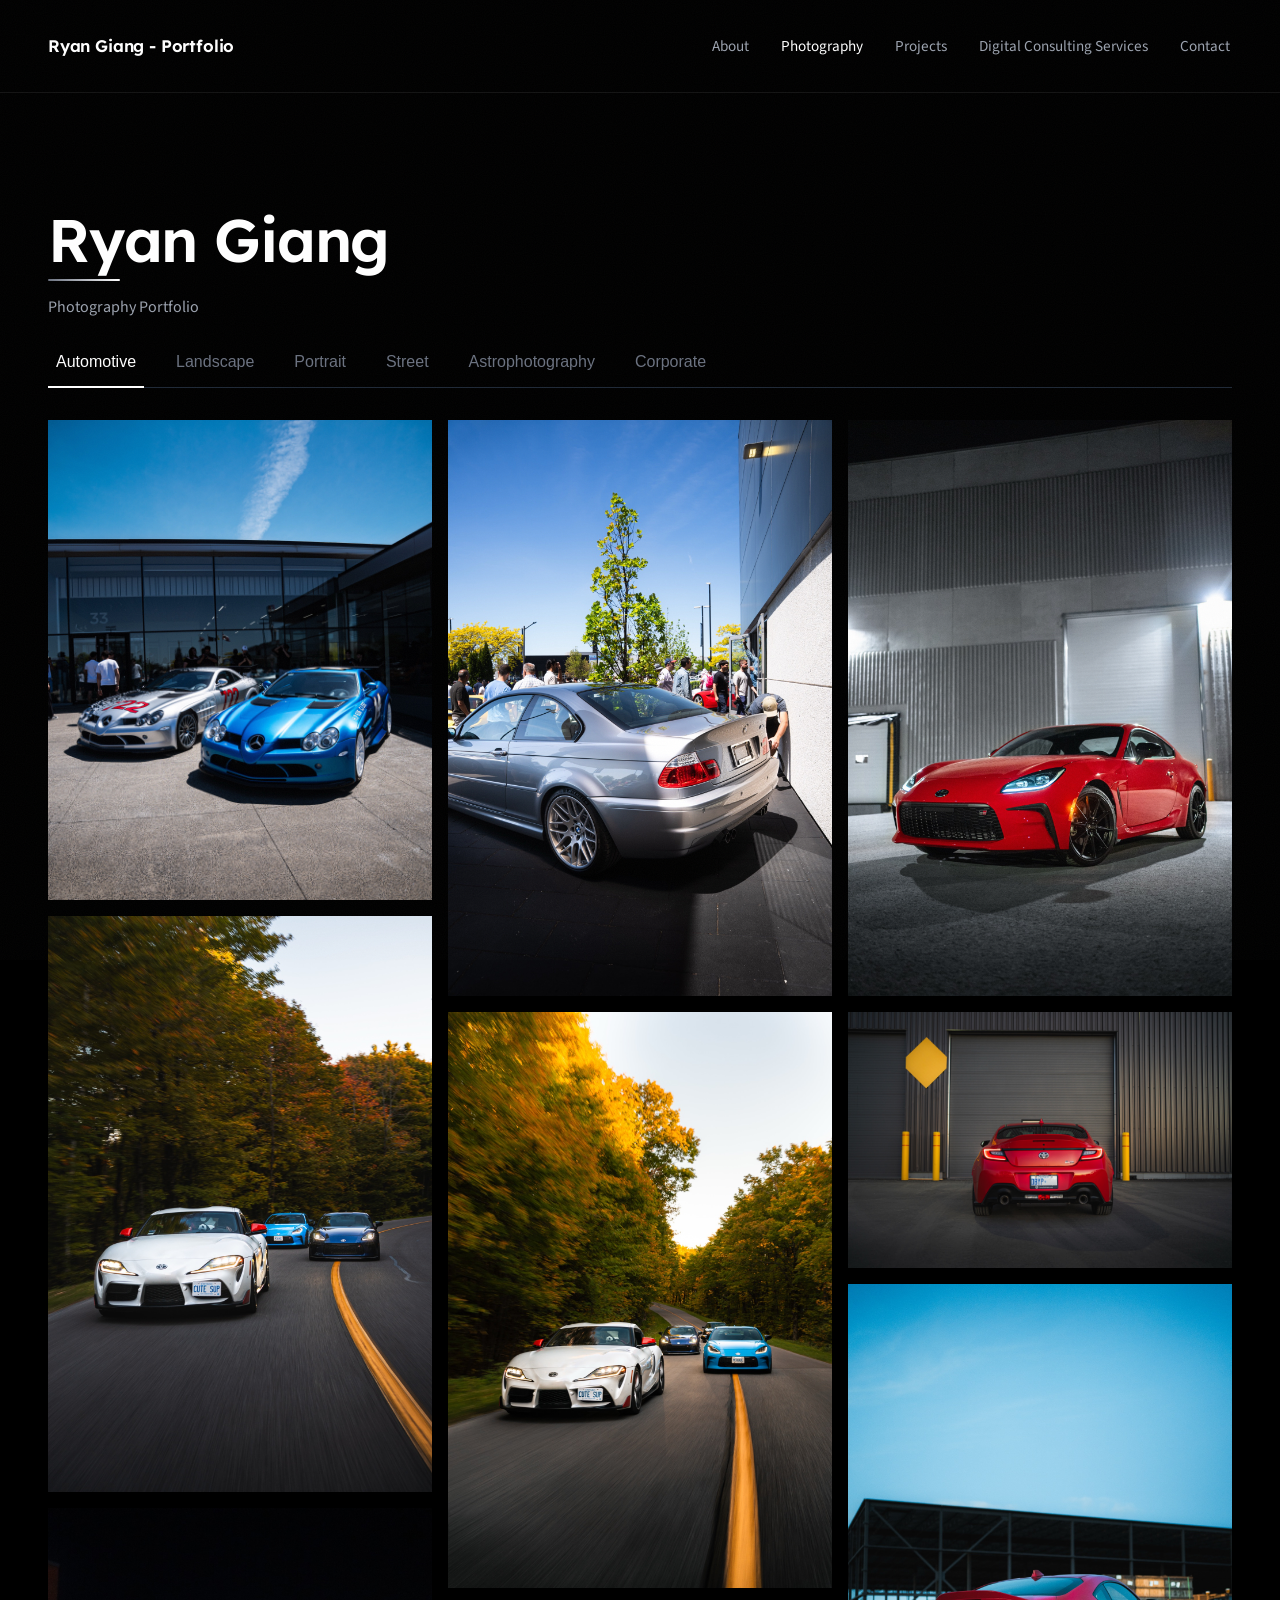
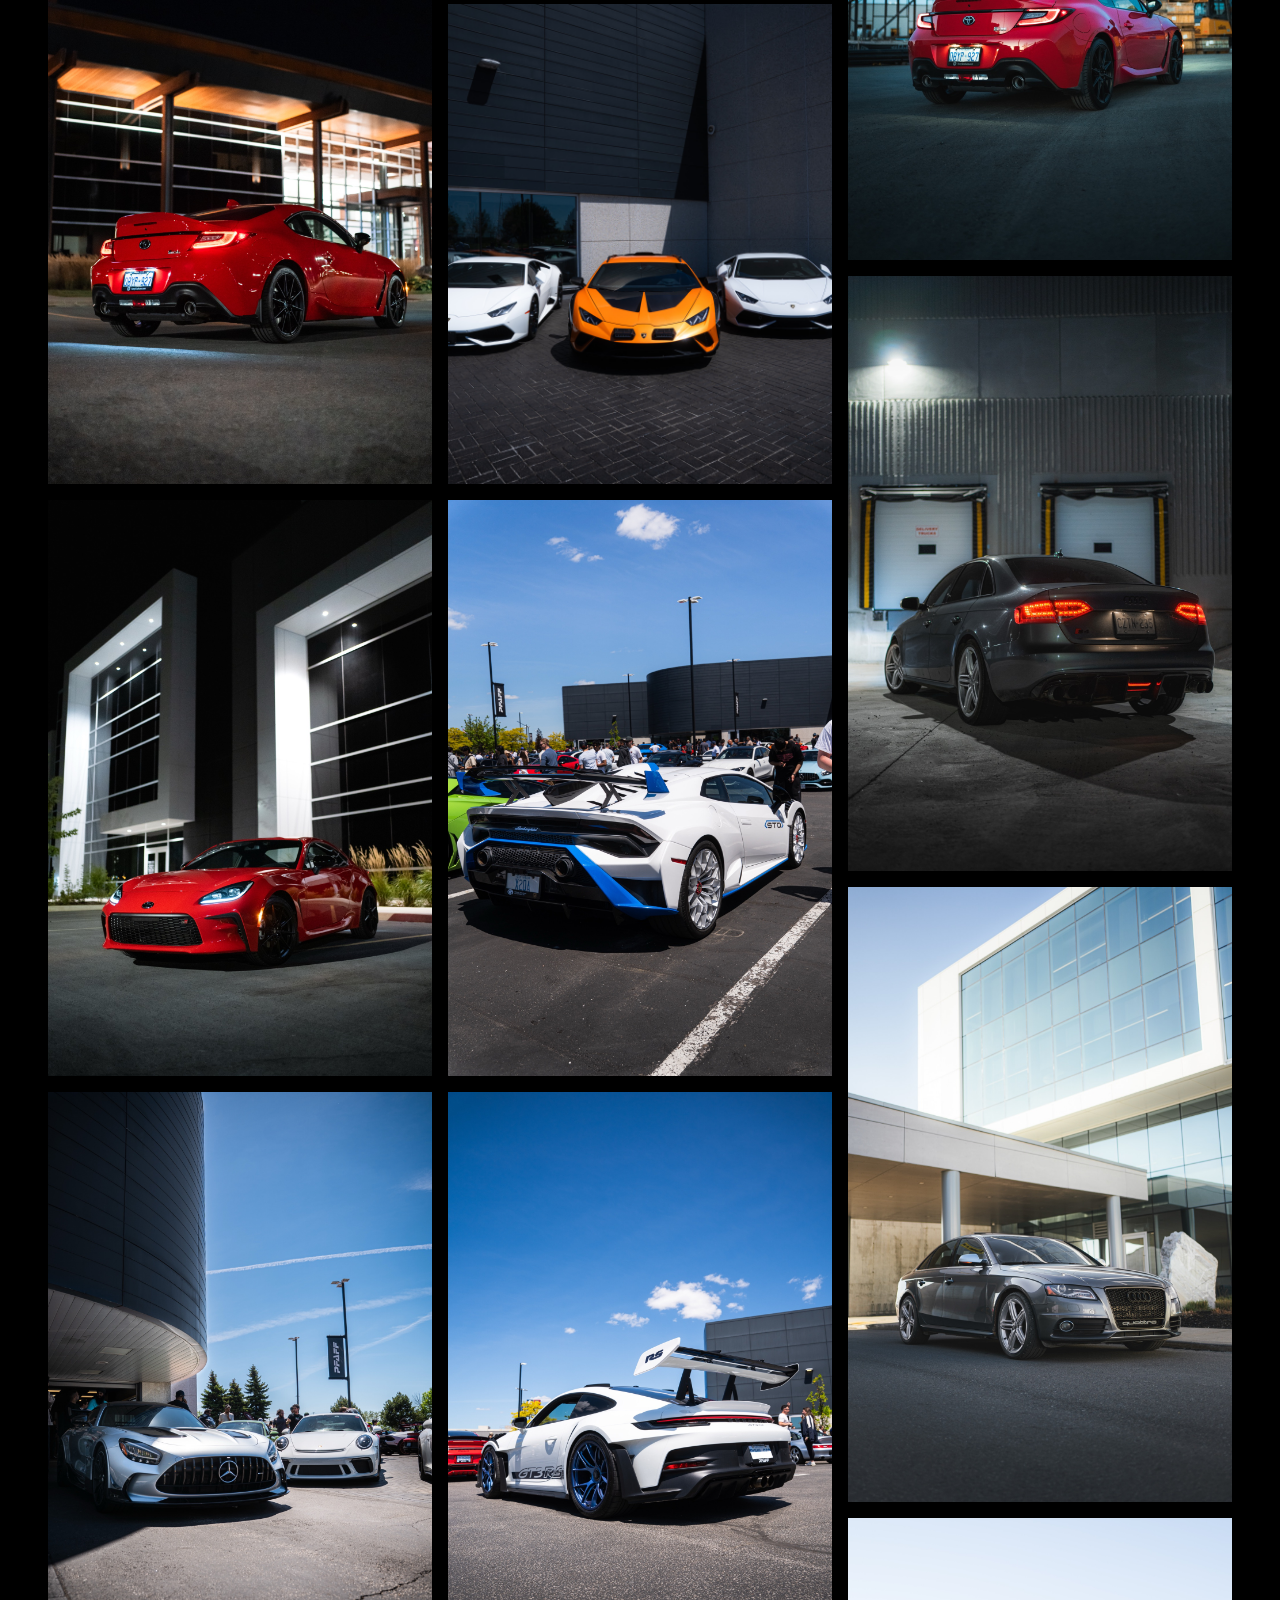
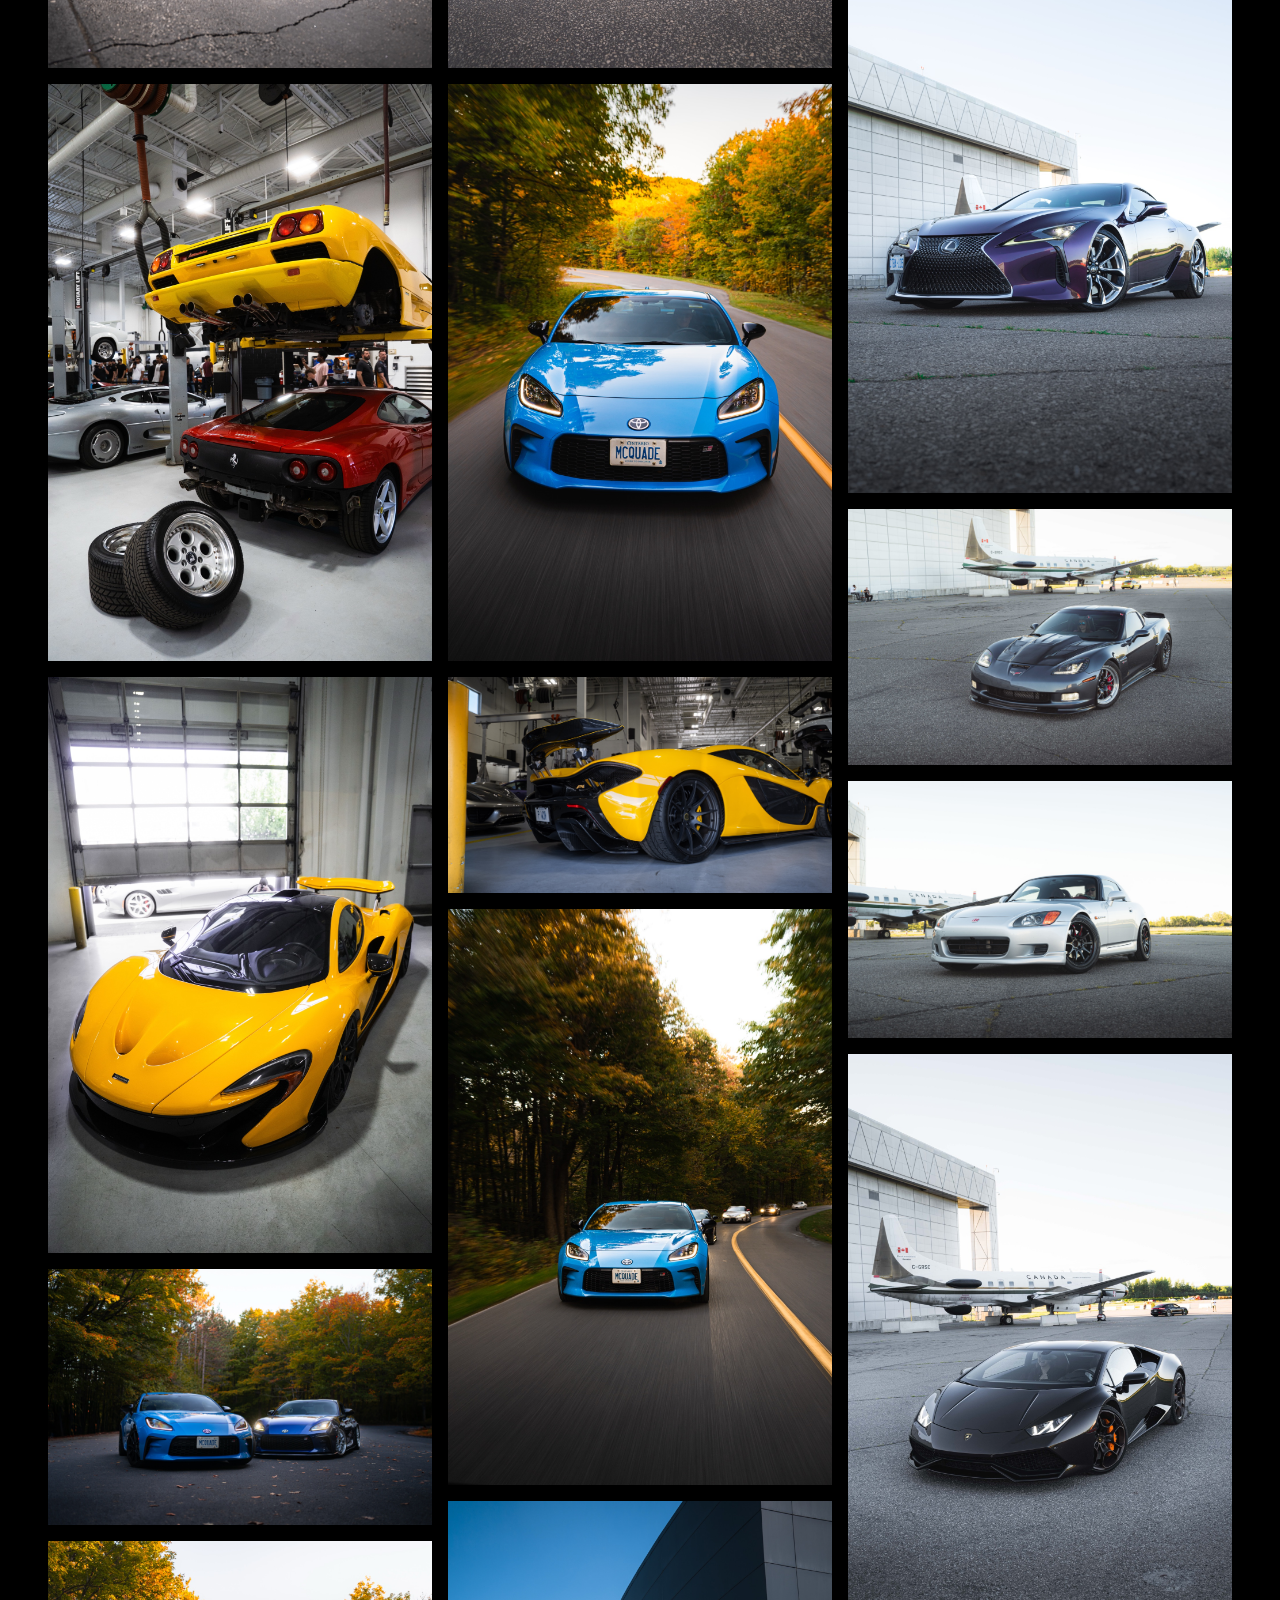
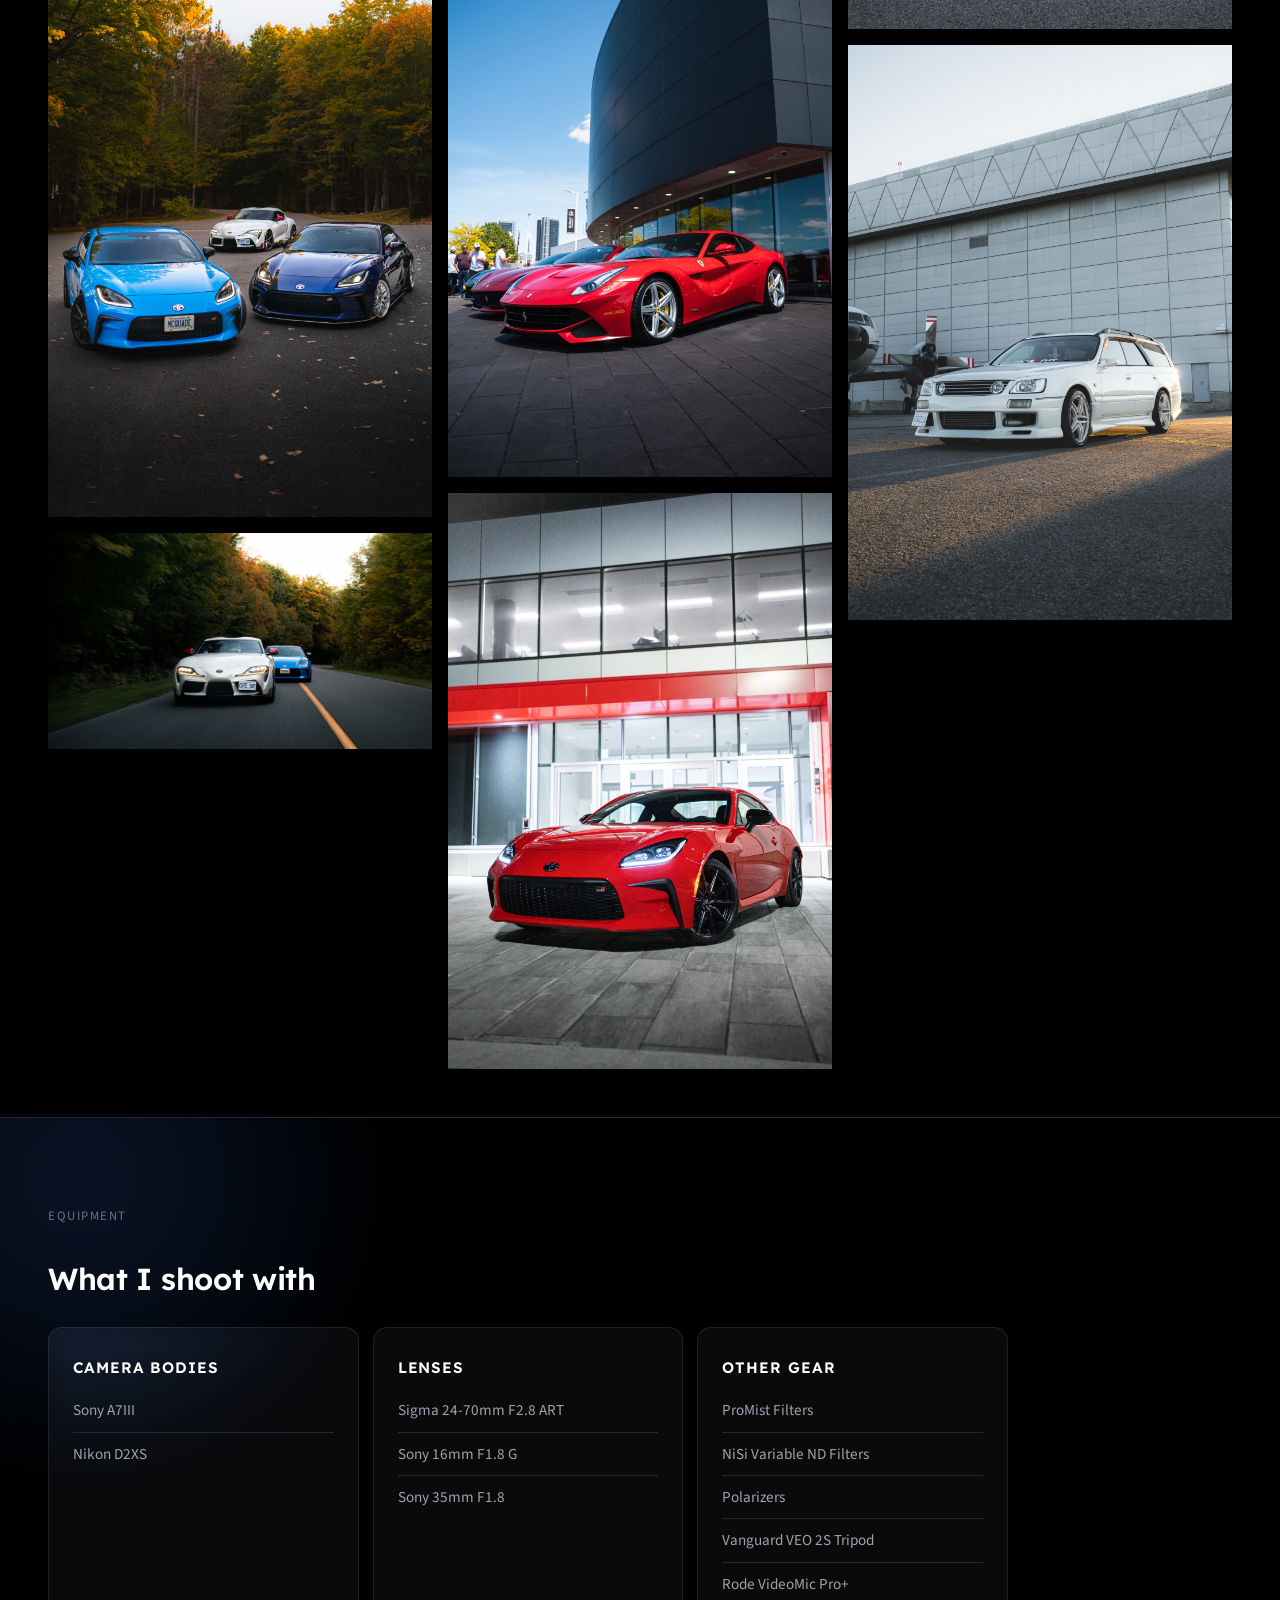
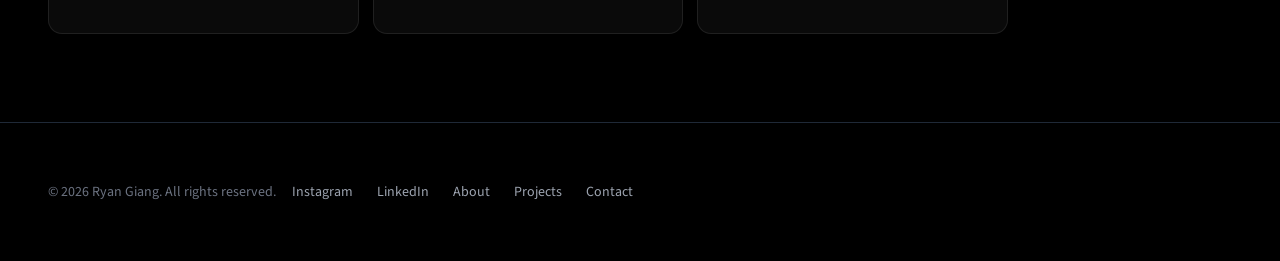
==== index.html @ fe3c105a "Add digital consulting services page, link from nav, mention in about New /digital-consulting/ page:" ====
<!DOCTYPE html>
<html lang="en">
<head>
<meta charset="UTF-8">
<meta name="viewport" content="width=device-width, initial-scale=1.0">
<title>Ryan Giang | Photographer in Ottawa, Toronto &amp; Montreal</title>
<meta name="description" content="Ryan Giang is an Ottawa-based photographer covering automotive, portrait, landscape, street &amp; astrophotography across Ottawa, Toronto &amp; Montreal.">
<meta name="robots" content="index, follow">
<link rel="canonical" href="https://ryangiang.com/">

<meta property="og:type" content="website">
<meta property="og:title" content="Ryan Giang | Photographer in Ottawa, Toronto &amp; Montreal">
<meta property="og:description" content="Automotive, portrait, landscape, street &amp; astrophotography by Ryan Giang — based in Ottawa, available across Ottawa, Toronto &amp; Montreal.">
<meta property="og:url" content="https://ryangiang.com/">
<meta property="og:image" content="https://ryangiang.com/og/og-photography.jpg">
<meta name="twitter:card" content="summary_large_image">
<meta name="twitter:title" content="Ryan Giang | Photographer">
<meta name="twitter:description" content="Automotive, portrait, landscape, street &amp; astrophotography — Ottawa, Toronto &amp; Montreal.">
<meta name="twitter:image" content="https://ryangiang.com/og/og-photography.jpg">

<script type="application/ld+json">
{
  "@context": "https://schema.org",
  "@type": "Person",
  "name": "Ryan Giang",
  "url": "https://ryangiang.com/",
  "image": "https://ryangiang.com/headshot.png",
  "jobTitle": "Tax Analyst & Photographer",
  "description": "Ottawa-based Tax Analyst at Deloitte and photographer specializing in automotive, portrait, landscape, street, and astrophotography across Ottawa, Toronto, and Montreal.",
  "knowsAbout": ["Accounting", "Tax Advisory", "Photography", "Software Development"],
  "address": {
    "@type": "PostalAddress",
    "addressLocality": "Ottawa",
    "addressRegion": "ON",
    "addressCountry": "CA"
  },
  "areaServed": ["Ottawa", "Toronto", "Montreal"],
  "sameAs": [
    "https://www.linkedin.com/in/ryangiang/",
    "https://www.instagram.com/capitalcarz/"
  ]
}
</script>

<link rel="stylesheet" href="site.css">
<style>
  /* ---- animated text hero ---- */
  header{padding:56px 24px 0;}
  header h1{font-size:2.5rem;letter-spacing:-0.02em;font-weight:600;white-space:nowrap;}
  header h1 .ltr{
    display:inline-block;opacity:0;transform:translateY(26px) rotate(3deg);
    animation:ltrIn .65s cubic-bezier(.22,1,.36,1) both;
  }
  @keyframes ltrIn{to{opacity:1;transform:translateY(0) rotate(0);}}
  .hero-line{
    height:2px;width:72px;margin:18px 0 14px;border-radius:2px;
    background:linear-gradient(90deg,#6b7280,#fff,#6b7280);
    background-size:200% 100%;
    animation:heroLineIn .8s .55s cubic-bezier(.22,1,.36,1) both, shimmer 3.2s 1.4s linear infinite;
    transform-origin:left;
  }
  @keyframes heroLineIn{from{transform:scaleX(0);}to{transform:scaleX(1);}}
  @keyframes shimmer{from{background-position:200% 0;}to{background-position:-200% 0;}}
  header p{
    color:#9ca3af;opacity:0;transform:translateY(12px);
    animation:ltrIn .6s .75s cubic-bezier(.22,1,.36,1) both;
  }
  @media(min-width:768px){
    header{padding:72px 48px 0;}
    header h1{font-size:3.75rem;}
  }

  /* ---- tabs with sliding underline ---- */
  nav{padding:0 24px;margin:32px 0;overflow-x:auto;}
  nav .tabs{display:flex;gap:24px;border-bottom:1px solid #1f2937;min-width:max-content;position:relative;}
  nav button{
    background:none;border:none;color:#6b7280;font-size:1rem;cursor:pointer;
    padding:0 8px 16px;position:relative;transition:color .2s;white-space:nowrap;
  }
  nav button:hover{color:#d1d5db;}
  nav button.active{color:#fff;}
  #tabIndicator{
    position:absolute;bottom:-1px;height:2px;background:#fff;
    transition:left .35s cubic-bezier(.22,1,.36,1),width .35s cubic-bezier(.22,1,.36,1);
  }
  @media(min-width:768px){ nav{padding:0 48px;} }

  main{padding:0 24px 48px;}
  @media(min-width:768px){ main{padding:0 48px 48px;} }

  .grid{column-count:1;column-gap:16px;transition:opacity .22s ease;}
  .grid.switching{opacity:0;}
  @media(min-width:768px){ .grid{column-count:2;} }
  @media(min-width:1024px){ .grid{column-count:3;} }

  .photo{
    position:relative;overflow:hidden;background:#111827;
    cursor:pointer;margin-bottom:16px;break-inside:avoid;
  }
  /* blur-up: images fade in from a soft blur once loaded */
  .photo img{
    width:100%;height:auto;display:block;
    filter:blur(16px);opacity:.4;
    transition:transform .5s ease,filter .6s ease,opacity .6s ease;
  }
  .photo img.loaded{filter:blur(0);opacity:1;}
  .photo:hover img{transform:scale(1.03);}
  .photo .overlay{
    position:absolute;inset:0;
    background:linear-gradient(to top, rgba(0,0,0,.45), transparent 60%);
    opacity:0;transition:opacity .3s;
  }
  .photo:hover .overlay{opacity:1;}

  /* ---- lightbox with prev/next, swipe, counter ---- */
  #lightbox{
    position:fixed;inset:0;background:rgba(0,0,0,.92);display:none;
    align-items:center;justify-content:center;z-index:50;padding:24px;
    touch-action:pan-y;
  }
  #lightbox.open{display:flex;}
  #lightbox img{max-width:100%;max-height:85vh;object-fit:contain;user-select:none;-webkit-user-drag:none;}
  #lightbox .close{
    position:absolute;top:24px;right:24px;color:#fff;font-size:2rem;
    cursor:pointer;background:none;border:none;line-height:1;
    padding:12px;min-width:44px;min-height:44px;z-index:2;
  }
  #lightbox .lb-nav{
    position:absolute;top:50%;transform:translateY(-50%);z-index:2;
    width:48px;height:48px;border-radius:50%;cursor:pointer;
    border:1px solid rgba(255,255,255,.25);color:#fff;
    background:rgba(0,0,0,.45);
    -webkit-backdrop-filter:blur(8px);backdrop-filter:blur(8px);
    display:flex;align-items:center;justify-content:center;
    transition:background .2s,border-color .2s;
  }
  #lightbox .lb-nav:hover{background:rgba(255,255,255,.15);border-color:#fff;}
  #lightbox .lb-nav svg{width:20px;height:20px;}
  #lbPrev{left:16px;}
  #lbNext{right:16px;}
  #lbCounter{
    position:absolute;bottom:22px;left:50%;transform:translateX(-50%);
    color:#d1d5db;font-size:.85rem;letter-spacing:.08em;z-index:2;
    background:rgba(0,0,0,.45);padding:6px 14px;border-radius:999px;
    -webkit-backdrop-filter:blur(8px);backdrop-filter:blur(8px);
  }
  @media(max-width:600px){
    #lightbox .lb-nav{width:42px;height:42px;}
    #lbPrev{left:8px;} #lbNext{right:8px;}
  }
  #lightbox .close:focus-visible,
  #lightbox .lb-nav:focus-visible{outline:2px solid #fff;outline-offset:2px;}
</style>
</head>
<body>

<div class="sitenav">
  <a href="index.html" class="brand">Ryan Giang - Portfolio</a>
  <button type="button" class="nav-toggle" aria-label="Open menu" aria-expanded="false" aria-controls="siteNavLinks"><span></span></button>
  <div class="sitenav-links" id="siteNavLinks">
    <a href="about.html">About</a>
    <a href="index.html" class="current">Photography</a>
    <a href="projects.html">Projects</a>
    <a href="/digital-consulting/">Digital Consulting Services</a>
    <button type="button" data-open-contact>Contact</button>
  </div>
</div>

<header>
  <h1 data-parallax="0.1" aria-label="Ryan Giang"><span class="ltr" style="animation-delay:.05s">R</span><span class="ltr" style="animation-delay:.1s">y</span><span class="ltr" style="animation-delay:.15s">a</span><span class="ltr" style="animation-delay:.2s">n</span><span class="ltr" style="animation-delay:.25s">&nbsp;</span><span class="ltr" style="animation-delay:.3s">G</span><span class="ltr" style="animation-delay:.35s">i</span><span class="ltr" style="animation-delay:.4s">a</span><span class="ltr" style="animation-delay:.45s">n</span><span class="ltr" style="animation-delay:.5s">g</span></h1>
  <div class="hero-line" aria-hidden="true"></div>
  <p>Photography Portfolio</p>
</header>

<nav>
  <div class="tabs" id="tabs"></div>
</nav>

<main>
  <div class="grid" id="grid"></div>
</main>

<!-- ============ EDIT ME: GEAR ============ -->
<section id="equipment">
  <div class="glow glow-blue" style="width:400px;height:400px;top:-140px;left:-120px;" aria-hidden="true"></div>
  <p class="section-label">Equipment</p>
  <h2>What I shoot with</h2>
  <div class="spec-grid reveal">
    <div class="spec-group">
      <h3>Camera Bodies</h3>
      <ul>
        <li>Sony A7III</li>
        <li>Nikon D2XS</li>
      </ul>
    </div>
    <div class="spec-group">
      <h3>Lenses</h3>
      <ul>
        <li>Sigma 24-70mm F2.8 ART</li>
        <li>Sony 16mm F1.8 G</li>
        <li>Sony 35mm F1.8</li>
      </ul>
    </div>
    <div class="spec-group">
      <h3>Other Gear</h3>
      <ul>
        <li>ProMist Filters</li>
        <li>NiSi Variable ND Filters</li>
        <li>Polarizers</li>
        <li>Vanguard VEO 2S Tripod</li>
        <li>Rode VideoMic Pro+</li>
      </ul>
    </div>
  </div>
</section>

<footer>
  <div class="row">
    <p>&copy; 2026 Ryan Giang. All rights reserved.</p>
    <div class="links">
      <a href="https://www.instagram.com/capitalcarz/" target="_blank" rel="noopener">Instagram</a>
      <a href="https://www.linkedin.com/in/ryangiang/" target="_blank" rel="noopener">LinkedIn</a>
      <a href="about.html">About</a>
      <a href="projects.html">Projects</a>
      <button type="button" data-open-contact>Contact</button>
    </div>
  </div>
</footer>

<div id="lightbox">
  <button class="close" id="lightboxClose" aria-label="Close">&times;</button>
  <button class="lb-nav" id="lbPrev" aria-label="Previous photo"><svg viewBox="0 0 24 24" fill="none" stroke="currentColor" stroke-width="2" stroke-linecap="round" stroke-linejoin="round"><path d="M15 18l-6-6 6-6"/></svg></button>
  <img id="lightboxImg" src="" alt="">
  <button class="lb-nav" id="lbNext" aria-label="Next photo"><svg viewBox="0 0 24 24" fill="none" stroke="currentColor" stroke-width="2" stroke-linecap="round" stroke-linejoin="round"><path d="M9 6l6 6-6 6"/></svg></button>
  <p id="lbCounter" aria-live="polite"></p>
</div>

<div id="contactModal" class="modal-overlay" role="dialog" aria-modal="true" aria-labelledby="contactTitle">
  <div class="modal">
    <button class="modal-close" id="contactClose" aria-label="Close contact form">&times;</button>
    <h2 id="contactTitle">Get in Touch</h2>
    <p class="modal-sub">Have a project in mind, or just want to say hi? Send a message below.</p>
    <form id="contactForm" novalidate>
      <label for="cf-name">Name</label>
      <input type="text" id="cf-name" name="name" autocomplete="name" required>
      <label for="cf-email">Email</label>
      <input type="email" id="cf-email" name="email" autocomplete="email" required>
      <label for="cf-message">Message</label>
      <textarea id="cf-message" name="message" rows="5" required></textarea>
      <button type="submit" id="cf-submit">Send Message</button>
      <p class="form-status" id="cf-status" role="status" aria-live="polite"></p>
    </form>
  </div>
</div>

<script src="contact.js"></script>
<script>
function buildCategory(folder, files){
  return files.map((f, i) => ({
    url: `Media/${folder}/${f}`,
    alt: `${folder} photography by Ryan Giang, Ottawa-based photographer — photo ${i + 1}`
  }));
}

/* AUTO-GENERATED:START — do not hand-edit; run `python3 update_media.py` instead */
const photosByCategory = {
  automotive: buildCategory('Automotive', ['ryan-giang-automotive-ottawa-01.jpg','ryan-giang-automotive-ottawa-02.jpg','ryan-giang-automotive-ottawa-03.jpg','ryan-giang-automotive-ottawa-04.jpg','ryan-giang-automotive-ottawa-05.jpg','ryan-giang-automotive-ottawa-06.jpg','ryan-giang-automotive-ottawa-07.jpg','ryan-giang-automotive-ottawa-08.jpg','ryan-giang-automotive-ottawa-09.jpg','ryan-giang-automotive-ottawa-10.jpg','ryan-giang-automotive-ottawa-11.jpg','ryan-giang-automotive-ottawa-12.jpg','ryan-giang-automotive-ottawa-13.jpg','ryan-giang-automotive-ottawa-14.jpg','ryan-giang-automotive-ottawa-15.jpg','ryan-giang-automotive-ottawa-16.jpg','ryan-giang-automotive-ottawa-17.jpg','ryan-giang-automotive-ottawa-18.jpg','ryan-giang-automotive-ottawa-19.jpg','ryan-giang-automotive-ottawa-20.jpg','ryan-giang-automotive-ottawa-21.jpg','ryan-giang-automotive-ottawa-22.jpg','ryan-giang-automotive-ottawa-23.jpg','ryan-giang-automotive-ottawa-24.jpg','ryan-giang-automotive-ottawa-25.jpg','ryan-giang-automotive-ottawa-26.jpg','ryan-giang-automotive-ottawa-27.jpg','ryan-giang-automotive-ottawa-28.jpg','ryan-giang-automotive-ottawa-29.jpg','ryan-giang-automotive-ottawa-30.jpg']),
  landscape: buildCategory('Landscape', ['ryan-giang-landscape-ottawa-01.jpg','ryan-giang-landscape-ottawa-02.jpg','ryan-giang-landscape-ottawa-03.jpg','ryan-giang-landscape-ottawa-04.jpg','ryan-giang-landscape-ottawa-05.jpg','ryan-giang-landscape-ottawa-06.jpg','ryan-giang-landscape-ottawa-07.jpg','ryan-giang-landscape-ottawa-08.jpg']),
  portrait: buildCategory('Portrait', ['ryan-giang-portrait-ottawa-01.jpg','ryan-giang-portrait-ottawa-02.jpg','ryan-giang-portrait-ottawa-03.jpg','ryan-giang-portrait-ottawa-04.jpg','ryan-giang-portrait-ottawa-05.jpg','ryan-giang-portrait-ottawa-06.jpg']),
  street: buildCategory('Street', ['ryan-giang-street-ottawa-01.jpg','ryan-giang-street-ottawa-02.jpg','ryan-giang-street-ottawa-03.jpg','ryan-giang-street-ottawa-04.jpg','ryan-giang-street-ottawa-05.jpg','ryan-giang-street-ottawa-06.jpg','ryan-giang-street-ottawa-07.jpg','ryan-giang-street-ottawa-08.jpg','ryan-giang-street-ottawa-09.jpg','ryan-giang-street-ottawa-10.jpg','ryan-giang-street-ottawa-11.jpg','ryan-giang-street-ottawa-12.jpg','ryan-giang-street-ottawa-13.jpg','ryan-giang-street-ottawa-14.jpg','ryan-giang-street-ottawa-15.jpg','ryan-giang-street-ottawa-16.jpg','ryan-giang-street-ottawa-17.jpg','ryan-giang-street-ottawa-18.jpg','ryan-giang-street-ottawa-19.jpg','ryan-giang-street-ottawa-20.jpg','ryan-giang-street-ottawa-21.jpg','ryan-giang-street-ottawa-22.jpg']),
  astrophotography: buildCategory('Astrophotography', ['ryan-giang-astrophotography-ottawa-01.jpg','ryan-giang-astrophotography-ottawa-02.jpg','ryan-giang-astrophotography-ottawa-03.jpg','ryan-giang-astrophotography-ottawa-04.jpg','ryan-giang-astrophotography-ottawa-05.jpg','ryan-giang-astrophotography-ottawa-06.jpg']),
  corporate: buildCategory('Corporate', ['ryan-giang-corporate-ottawa-01.jpg','ryan-giang-corporate-ottawa-02.jpg','ryan-giang-corporate-ottawa-03.jpg','ryan-giang-corporate-ottawa-04.jpg','ryan-giang-corporate-ottawa-05.jpg','ryan-giang-corporate-ottawa-06.jpg','ryan-giang-corporate-ottawa-07.jpg','ryan-giang-corporate-ottawa-08.jpg'])
};

const tabs = [
  { id:'automotive', label:'Automotive' },
  { id:'landscape', label:'Landscape' },
  { id:'portrait', label:'Portrait' },
  { id:'street', label:'Street' },
  { id:'astrophotography', label:'Astrophotography' },
  { id:'corporate', label:'Corporate' }
];
/* AUTO-GENERATED:END */

let activeCategory = 'automotive';

/* sliding underline under the active tab */
function moveTabIndicator(){
  const tabsEl = document.getElementById('tabs');
  const indicator = document.getElementById('tabIndicator');
  const active = tabsEl.querySelector('button.active');
  if (!active || !indicator) return;
  indicator.style.left = active.offsetLeft + 'px';
  indicator.style.width = active.offsetWidth + 'px';
}

function renderTabs(){
  const tabsEl = document.getElementById('tabs');
  tabsEl.innerHTML = tabs.map(t =>
    `<button class="${t.id===activeCategory?'active':''}" data-id="${t.id}">${t.label}</button>`
  ).join('') + '<span id="tabIndicator" aria-hidden="true"></span>';
  tabsEl.querySelectorAll('button').forEach(btn => {
    btn.addEventListener('click', () => {
      if (btn.dataset.id === activeCategory) return;
      activeCategory = btn.dataset.id;
      tabsEl.querySelectorAll('button').forEach(b => b.classList.toggle('active', b.dataset.id === activeCategory));
      moveTabIndicator();
      renderGrid(true);
    });
  });
  moveTabIndicator();
}

/* blur-up: mark each image loaded so CSS can un-blur it */
function watchLoad(img){
  if (img.complete && img.naturalWidth > 0) { img.classList.add('loaded'); return; }
  img.addEventListener('load', () => img.classList.add('loaded'), { once: true });
  img.addEventListener('error', () => img.classList.add('loaded'), { once: true });
}

function renderGrid(crossfade){
  const gridEl = document.getElementById('grid');
  const doRender = () => {
    gridEl.innerHTML = photosByCategory[activeCategory].map((photo, i) => `
      <div class="photo" data-idx="${i}">
        <img src="${photo.url}" alt="${photo.alt}" loading="lazy">
        <div class="overlay"></div>
      </div>
    `).join('');
    gridEl.querySelectorAll('img').forEach(watchLoad);
    gridEl.querySelectorAll('.photo').forEach(el => {
      el.addEventListener('click', () => openLightbox(parseInt(el.dataset.idx, 10)));
    });
    gridEl.classList.remove('switching');
  };
  if (crossfade) {
    gridEl.classList.add('switching');
    setTimeout(doRender, 220);
  } else {
    doRender();
  }
}

/* ---- lightbox with prev/next, keyboard, swipe, counter ---- */
const lightbox = document.getElementById('lightbox');
const lbImg = document.getElementById('lightboxImg');
const lbCounter = document.getElementById('lbCounter');
let lbIndex = 0;

function showLightboxPhoto(){
  const list = photosByCategory[activeCategory];
  const photo = list[lbIndex];
  lbImg.src = photo.url;
  lbImg.alt = photo.alt;
  lbCounter.textContent = (lbIndex + 1) + ' / ' + list.length;
}
function openLightbox(idx){
  lbIndex = idx;
  showLightboxPhoto();
  lightbox.classList.add('open');
}
function closeLightbox(){ lightbox.classList.remove('open'); }
function stepLightbox(delta){
  const list = photosByCategory[activeCategory];
  lbIndex = (lbIndex + delta + list.length) % list.length;
  showLightboxPhoto();
}

document.getElementById('lightboxClose').addEventListener('click', closeLightbox);
document.getElementById('lbPrev').addEventListener('click', (e) => { e.stopPropagation(); stepLightbox(-1); });
document.getElementById('lbNext').addEventListener('click', (e) => { e.stopPropagation(); stepLightbox(1); });
lightbox.addEventListener('click', (e) => { if(e.target===lightbox) closeLightbox(); });
document.addEventListener('keydown', (e) => {
  if (!lightbox.classList.contains('open')) return;
  if (e.key === 'Escape') closeLightbox();
  else if (e.key === 'ArrowLeft') stepLightbox(-1);
  else if (e.key === 'ArrowRight') stepLightbox(1);
});

/* swipe left/right on touch devices */
let touchStartX = null;
lightbox.addEventListener('touchstart', (e) => {
  if (e.touches.length === 1) touchStartX = e.touches[0].clientX;
}, { passive: true });
lightbox.addEventListener('touchend', (e) => {
  if (touchStartX === null) return;
  const dx = e.changedTouches[0].clientX - touchStartX;
  touchStartX = null;
  if (Math.abs(dx) > 48) stepLightbox(dx < 0 ? 1 : -1);
}, { passive: true });

window.addEventListener('resize', moveTabIndicator);

renderTabs();
renderGrid(false);
</script>

<script src="motion.js"></script>
<script defer src="/_vercel/insights/script.js"></script>
<script defer src="/_vercel/speed-insights/script.js"></script>
</body>
</html>
---- site.css ----
/* Shared design system — Ryan Giang
   Used by every page (index, photography, projects). Edit here to change site-wide look. */

@import url('https://fonts.googleapis.com/css2?family=Lexend:wght@400;500;600;700&family=Source+Sans+3:wght@400;500;600;700&display=swap');

*{box-sizing:border-box;margin:0;padding:0;}
html{scroll-behavior:smooth;}
@media (prefers-reduced-motion: reduce){
  html{scroll-behavior:auto;}
  *{animation-duration:0.01ms !important;animation-iteration-count:1 !important;transition-duration:0.01ms !important;}
}
body{background:#000;color:#fff;font-family:'Source Sans 3',-apple-system,BlinkMacSystemFont,"Segoe UI",Roboto,sans-serif;font-size:16px;line-height:1.6;}
a{color:inherit;text-decoration:none;}
img{max-width:100%;}

/* scroll progress indicator */
#scrollProgress{
  position:fixed;top:0;left:0;height:2px;background:#fff;z-index:9999;
  width:0%;transform-origin:left;pointer-events:none;
}

/* top site nav, shared across pages — sticky with frosted-glass backdrop */
.sitenav{
  display:flex;justify-content:space-between;align-items:center;
  padding:16px 20px;border-bottom:1px solid rgba(255,255,255,.08);
  position:sticky;top:0;z-index:45;
  background:rgba(0,0,0,.55);
  -webkit-backdrop-filter:blur(14px) saturate(1.4);
  backdrop-filter:blur(14px) saturate(1.4);
}
.sitenav .brand{
  font-size:1.05rem;font-weight:600;letter-spacing:-0.01em;cursor:pointer;
  transition:opacity .25s ease,transform .25s ease;
}
.sitenav .sitenav-links{display:flex;gap:28px;font-size:.95rem;}
.sitenav .sitenav-links a,
.sitenav .sitenav-links button{
  background:none;border:none;font-family:inherit;font-size:inherit;
  color:#9ca3af;cursor:pointer;transition:color .2s;padding:10px 2px;
}
.sitenav .sitenav-links a:hover,
.sitenav .sitenav-links button:hover{color:#fff;}
.sitenav .sitenav-links a.current{color:#fff;}

/* mobile nav: hide the brand wordmark, collapse links behind a hamburger toggle */
.nav-toggle{
  display:flex;align-items:center;justify-content:center;
  width:44px;height:44px;background:none;border:none;cursor:pointer;
  margin-left:auto;
}
.nav-toggle span{
  display:block;width:20px;height:2px;background:#fff;position:relative;
  transition:background .2s,transform .2s;
}
.nav-toggle span::before,
.nav-toggle span::after{
  content:'';position:absolute;left:0;width:20px;height:2px;background:#fff;
  transition:transform .2s,top .2s;
}
.nav-toggle span::before{top:-6px;}
.nav-toggle span::after{top:6px;}
.nav-toggle[aria-expanded="true"] span{background:transparent;}
.nav-toggle[aria-expanded="true"] span::before{top:0;transform:rotate(45deg);}
.nav-toggle[aria-expanded="true"] span::after{top:0;transform:rotate(-45deg);}

@media(max-width:767px){
  .sitenav .brand.nav-hidden{opacity:0;transform:translateY(-6px);pointer-events:none;}
  .nav-toggle{display:flex;}
  .sitenav .sitenav-links{
    display:none;position:absolute;top:100%;left:0;right:0;z-index:40;
    flex-direction:column;gap:2px;border-bottom:1px solid rgba(255,255,255,.08);
    background:rgba(0,0,0,.82);
    -webkit-backdrop-filter:blur(14px) saturate(1.4);
    backdrop-filter:blur(14px) saturate(1.4);
    padding:8px 20px 16px;
  }
  .sitenav .sitenav-links.open{display:flex;}
  .sitenav .sitenav-links a,
  .sitenav .sitenav-links button{padding:14px 2px;text-align:left;}
}
@media(min-width:768px){
  .sitenav{padding:24px 48px;}
  .nav-toggle{display:none;}
}

/* footer, shared across pages */
footer{
  padding:32px 24px;border-top:1px solid #1f2937;
  display:flex;flex-direction:column;gap:16px;
}
footer .row{display:flex;justify-content:space-between;align-items:center;flex-wrap:wrap;gap:16px;}
footer p{color:#6b7280;font-size:.875rem;}
footer .links{display:flex;gap:24px;flex-wrap:wrap;}
footer .links a,
footer .links button{
  background:none;border:none;font-family:inherit;
  color:#9ca3af;font-size:.875rem;cursor:pointer;transition:color .2s;padding:10px 0;
}
footer .links a:hover,
footer .links button:hover{color:#fff;}
@media(min-width:768px){ footer{padding:48px 48px;flex-direction:row;} }

/* generic modal, used for the contact form */
.modal-overlay{
  position:fixed;inset:0;background:rgba(0,0,0,.88);display:none;
  align-items:center;justify-content:center;z-index:60;padding:24px;
}
.modal-overlay.open{display:flex;}
.modal{
  background:rgba(15,15,18,.78);border:1px solid rgba(255,255,255,.12);
  -webkit-backdrop-filter:blur(18px) saturate(1.3);backdrop-filter:blur(18px) saturate(1.3);
  border-radius:16px;max-width:480px;width:100%;
  padding:36px 28px;position:relative;max-height:90vh;overflow-y:auto;
}
.modal h2{font-size:1.5rem;letter-spacing:-0.01em;margin-bottom:8px;}
.modal-sub{color:#9ca3af;font-size:.9rem;margin-bottom:24px;}
.modal-close{
  position:absolute;top:12px;right:12px;background:none;border:none;
  color:#fff;font-size:1.5rem;cursor:pointer;line-height:1;
  padding:12px;min-width:44px;min-height:44px;
}
.modal-close:focus-visible,
#contactForm input:focus-visible,
#contactForm textarea:focus-visible,
#contactForm button:focus-visible,
.sitenav a:focus-visible,
.sitenav button:focus-visible,
footer a:focus-visible,
footer button:focus-visible{
  outline:2px solid #fff;outline-offset:2px;
}

/* shared editorial components: section labels, reveal-on-scroll, spec grids, timeline */
h1,h2,h3,.brand{font-family:'Lexend',-apple-system,BlinkMacSystemFont,sans-serif;}

section{padding:64px 24px;border-top:1px solid #1f2937;}
section .section-label{
  color:#6b7280;font-size:.8rem;letter-spacing:.12em;text-transform:uppercase;
  margin-bottom:28px;display:flex;align-items:center;gap:12px;
}
section .section-label .num{color:#374151;font-family:'Lexend',sans-serif;}
section h2{font-size:1.9rem;font-weight:600;letter-spacing:-0.01em;margin-bottom:24px;max-width:640px;}
@media(min-width:768px){ section{padding:88px 48px;} }

/* scroll-reveal: apply class="reveal" to a container — motion.js staggers each
   direct child in as it enters the viewport. */
.reveal-child{
  opacity:0;transform:translateY(22px);
  transition:opacity .7s cubic-bezier(.22,1,.36,1),transform .7s cubic-bezier(.22,1,.36,1);
}
.reveal-child.in{opacity:1;transform:translateY(0);}

.btn{
  display:inline-block;padding:15px 26px;font-size:.95rem;cursor:pointer;
  border:1px solid #374151;transition:background .2s,color .2s,border-color .2s,transform .15s;
  min-height:44px;font-family:inherit;font-weight:500;
}
.btn:hover{transform:translateY(-1px);}
.btn:active{transform:translateY(0);}
.btn:focus-visible{outline:2px solid #fff;outline-offset:2px;}
.btn-primary{background:#fff;color:#000;border-color:#fff;}
.btn-primary:hover{background:#e5e7eb;}
.btn-secondary{background:rgba(255,255,255,.05);color:#fff;backdrop-filter:blur(4px);}
.btn-secondary:hover{border-color:#fff;background:rgba(255,255,255,.1);}

.spec-grid{display:grid;grid-template-columns:1fr;gap:14px;max-width:960px;}
@media(min-width:768px){ .spec-grid{grid-template-columns:repeat(3,1fr);} }
.spec-group{
  background:rgba(255,255,255,.04);border:1px solid rgba(255,255,255,.09);
  border-radius:14px;padding:28px 24px;
  -webkit-backdrop-filter:blur(10px);backdrop-filter:blur(10px);
  transition:background .25s,border-color .25s,transform .25s;
}
.spec-group:hover{background:rgba(255,255,255,.07);border-color:rgba(255,255,255,.18);transform:translateY(-2px);}
.spec-group h3{font-size:.95rem;margin-bottom:18px;color:#fff;font-weight:600;text-transform:uppercase;letter-spacing:.06em;}
.spec-group ul{list-style:none;}
.spec-group li{color:#9ca3af;font-size:.95rem;padding:9px 0;border-top:1px solid #1f2937;}
.spec-group li:first-child{border-top:none;padding-top:0;}

.timeline{max-width:760px;}
.timeline-item{position:relative;padding-left:32px;padding-bottom:40px;border-left:1px solid #1f2937;}
.timeline-item:last-child{padding-bottom:0;}
/* draw-in line: brighter overlay grows down the faint track as items scroll into view */
.timeline-item::after{
  content:'';position:absolute;left:-1px;top:0;width:1px;height:100%;
  background:linear-gradient(to bottom,rgba(255,255,255,.7),rgba(255,255,255,.25));
  transform:scaleY(0);transform-origin:top;
  transition:transform .9s cubic-bezier(.22,1,.36,1);
}
.timeline-item.drawn::after{transform:scaleY(1);}
.timeline-item::before{
  content:'';position:absolute;left:-6px;top:4px;width:11px;height:11px;
  border-radius:50%;background:#fff;box-shadow:0 0 0 4px #000;z-index:1;
  opacity:0;transform:scale(.4);transition:opacity .4s,transform .4s cubic-bezier(.22,1,.36,1);
}
.timeline-item.drawn::before{opacity:1;transform:scale(1);}
@media (prefers-reduced-motion: reduce){
  .timeline-item::after{transform:scaleY(1);}
  .timeline-item::before{opacity:1;transform:scale(1);}
}
.timeline-item .year{
  color:#6b7280;font-size:.8rem;letter-spacing:.1em;text-transform:uppercase;
  margin-bottom:8px;font-family:'Lexend',sans-serif;
}
.timeline-item h3{font-size:1.2rem;margin-bottom:8px;font-weight:600;}
.timeline-item p{color:#9ca3af;font-size:.98rem;line-height:1.7;max-width:560px;}

#contactForm label{display:block;font-size:.8rem;color:#9ca3af;margin:16px 0 6px;}
#contactForm label:first-of-type{margin-top:0;}
#contactForm input,
#contactForm textarea{
  width:100%;background:#111827;border:1px solid #1f2937;color:#fff;
  padding:12px;font-size:1rem;font-family:inherit;border-radius:2px;resize:vertical;
}
#contactForm input:focus,
#contactForm textarea:focus{border-color:#6b7280;}
#contactForm button[type="submit"]{
  margin-top:22px;width:100%;background:#fff;color:#000;border:none;
  padding:14px;font-size:1rem;font-weight:600;cursor:pointer;
  transition:opacity .2s;min-height:44px;
}
#contactForm button[type="submit"]:hover{opacity:.85;}
#contactForm button[type="submit"]:disabled{opacity:.5;cursor:not-allowed;}
.form-status{margin-top:12px;font-size:.875rem;min-height:1.3em;}
.form-status.success{color:#4ade80;}
.form-status.error{color:#f87171;}

/* ---- page transition fade (motion.js toggles .page-leaving on internal nav) ---- */
body{animation:pageFadeIn .45s ease both;}
@keyframes pageFadeIn{from{opacity:0;}to{opacity:1;}}
body.page-leaving{opacity:0;transition:opacity .28s ease;}
@media (prefers-reduced-motion: reduce){
  body{animation:none;}
  body.page-leaving{opacity:1;transition:none;}
}

/* ---- film grain overlay + soft gradient glows ---- */
.grain{
  /* small fixed overscan (not 3x viewport) so the composited layer stays cheap */
  position:fixed;inset:-60px;z-index:9990;pointer-events:none;opacity:.05;
  background-image:url("data:image/svg+xml,%3Csvg xmlns='http://www.w3.org/2000/svg' width='240' height='240'%3E%3Cfilter id='n'%3E%3CfeTurbulence type='fractalNoise' baseFrequency='0.9' numOctaves='2'/%3E%3C/filter%3E%3Crect width='100%25' height='100%25' filter='url(%23n)' opacity='0.6'/%3E%3C/svg%3E");
  animation:grainShift 9s steps(6) infinite;
  will-change:transform;
}
@keyframes grainShift{
  0%{transform:translate(0,0);}
  20%{transform:translate(-40px,30px);}
  40%{transform:translate(30px,-50px);}
  60%{transform:translate(-50px,-20px);}
  80%{transform:translate(40px,40px);}
  100%{transform:translate(0,0);}
}
@media (prefers-reduced-motion: reduce){ .grain{animation:none;} }
.glow{
  position:absolute;border-radius:50%;pointer-events:none;z-index:0;
  filter:blur(90px);opacity:.14;
}
.glow-blue{background:#3b82f6;}
.glow-violet{background:#8b5cf6;}
section{position:relative;overflow:hidden;}
section > *:not(.glow){position:relative;z-index:1;}

/* ---- back-to-top button ---- */
#backToTop{
  position:fixed;right:20px;bottom:20px;z-index:48;
  width:46px;height:46px;border-radius:50%;cursor:pointer;
  border:1px solid rgba(255,255,255,.18);color:#fff;
  background:rgba(0,0,0,.55);
  -webkit-backdrop-filter:blur(12px);backdrop-filter:blur(12px);
  display:flex;align-items:center;justify-content:center;
  opacity:0;transform:translateY(12px);pointer-events:none;
  transition:opacity .3s,transform .3s,border-color .2s,background .2s;
}
#backToTop.show{opacity:1;transform:translateY(0);pointer-events:auto;}
#backToTop:hover{border-color:#fff;background:rgba(255,255,255,.12);}
#backToTop:focus-visible{outline:2px solid #fff;outline-offset:2px;}
#backToTop svg{width:18px;height:18px;}

/* ---- skills marquee (about page) — built by motion.js from .tool-chips ---- */
.marquee{overflow:hidden;position:relative;
  -webkit-mask-image:linear-gradient(to right,transparent,#000 8%,#000 92%,transparent);
  mask-image:linear-gradient(to right,transparent,#000 8%,#000 92%,transparent);
}
.marquee-track{display:flex;width:max-content;animation:marqueeScroll var(--marquee-dur,32s) linear infinite;will-change:transform;}
/* chips inside a moving track must not use backdrop-filter — re-blurring every
   frame while the track scrolls is a major frame-rate killer */
.marquee .tool-chip{
  -webkit-backdrop-filter:none;backdrop-filter:none;
  background:rgba(28,28,34,.9);
}
.marquee:hover .marquee-track{animation-play-state:paused;}
.m-half{display:flex;gap:10px;padding-right:10px;flex-shrink:0;}
@keyframes marqueeScroll{from{transform:translateX(0);}to{transform:translateX(-50%);}}
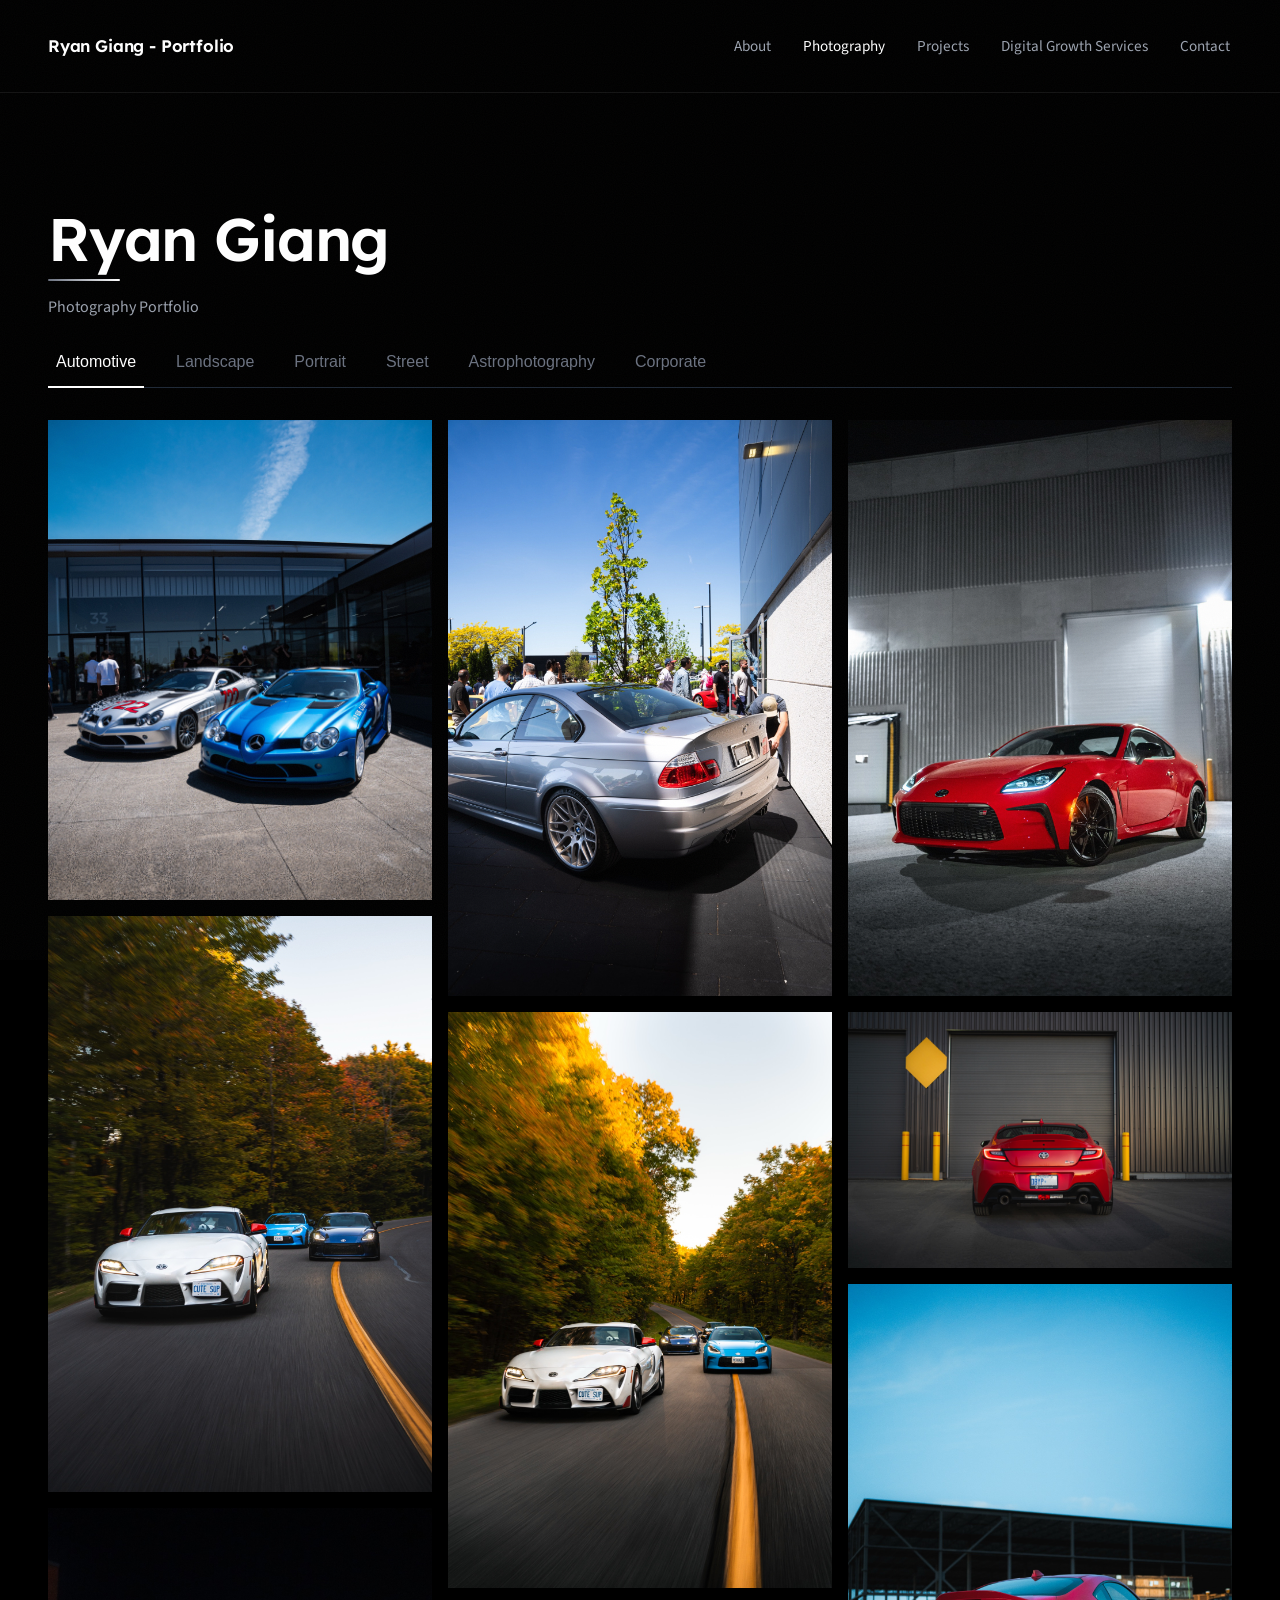
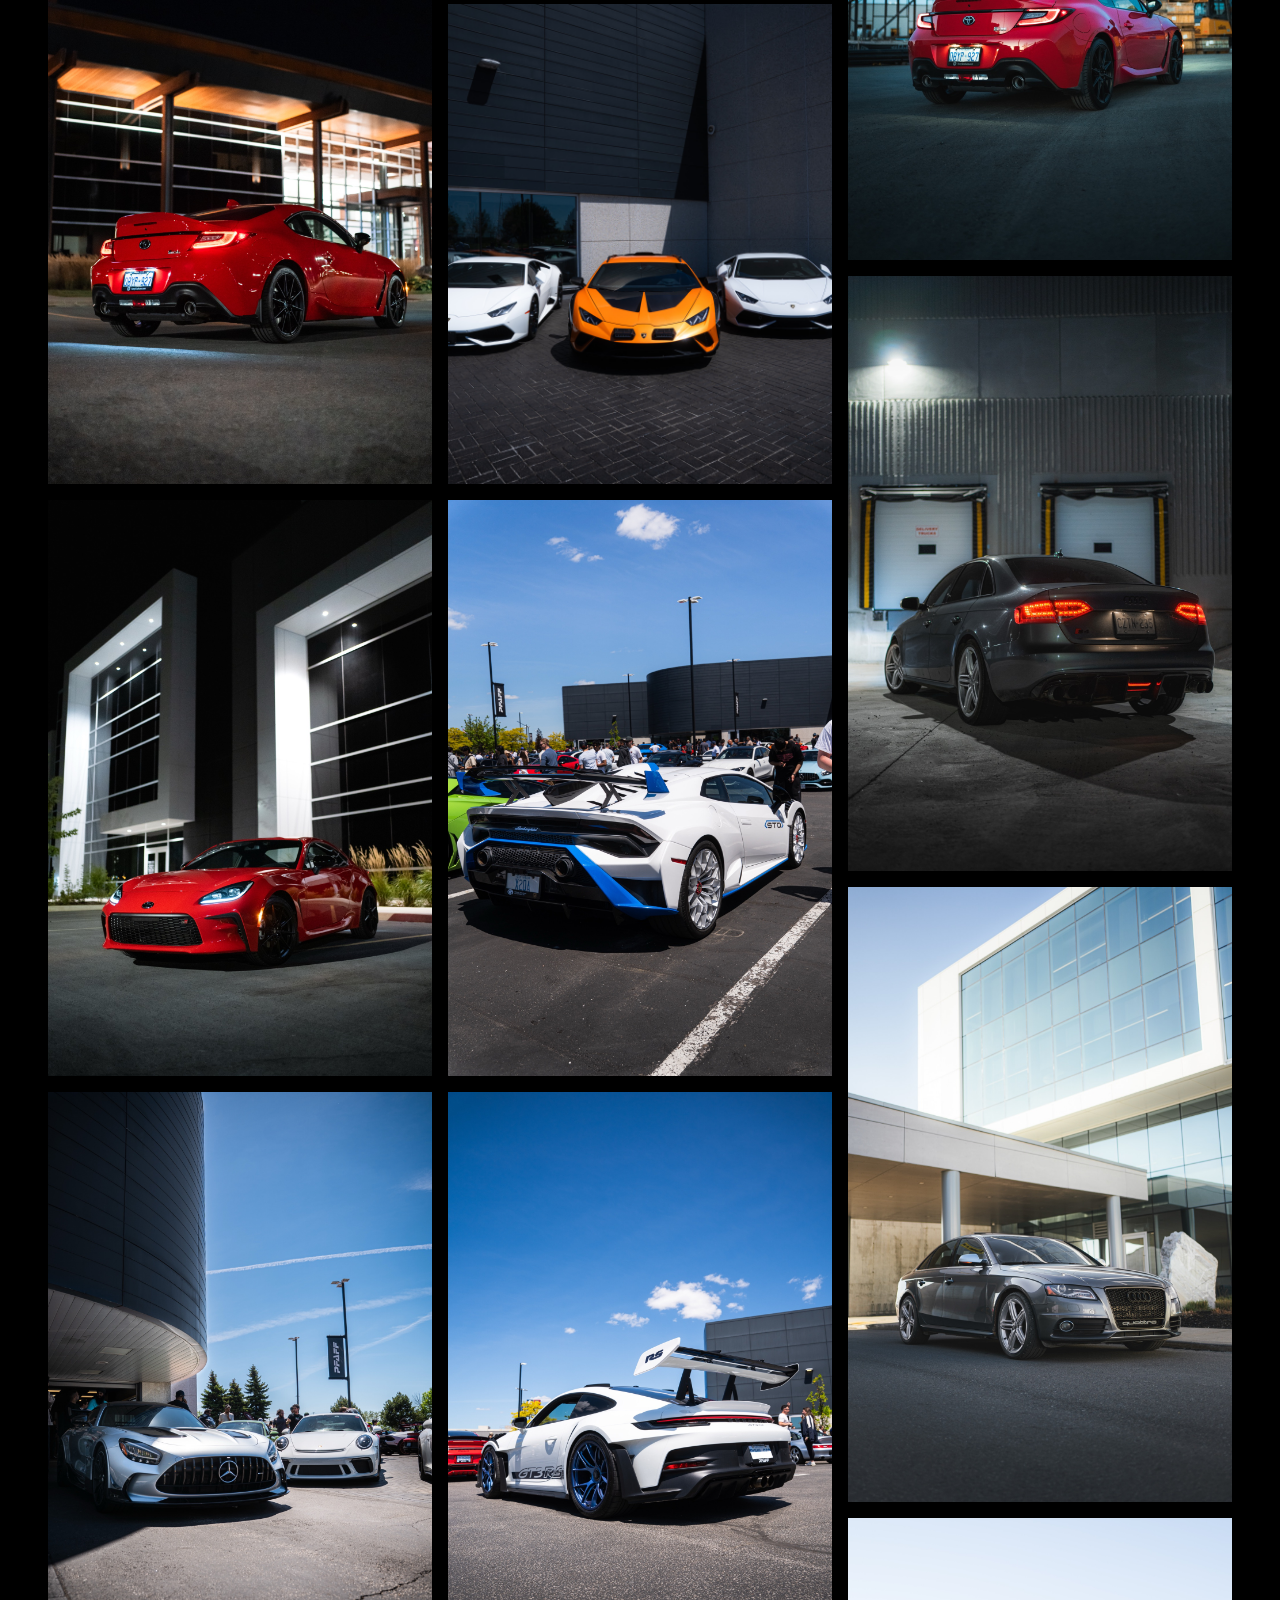
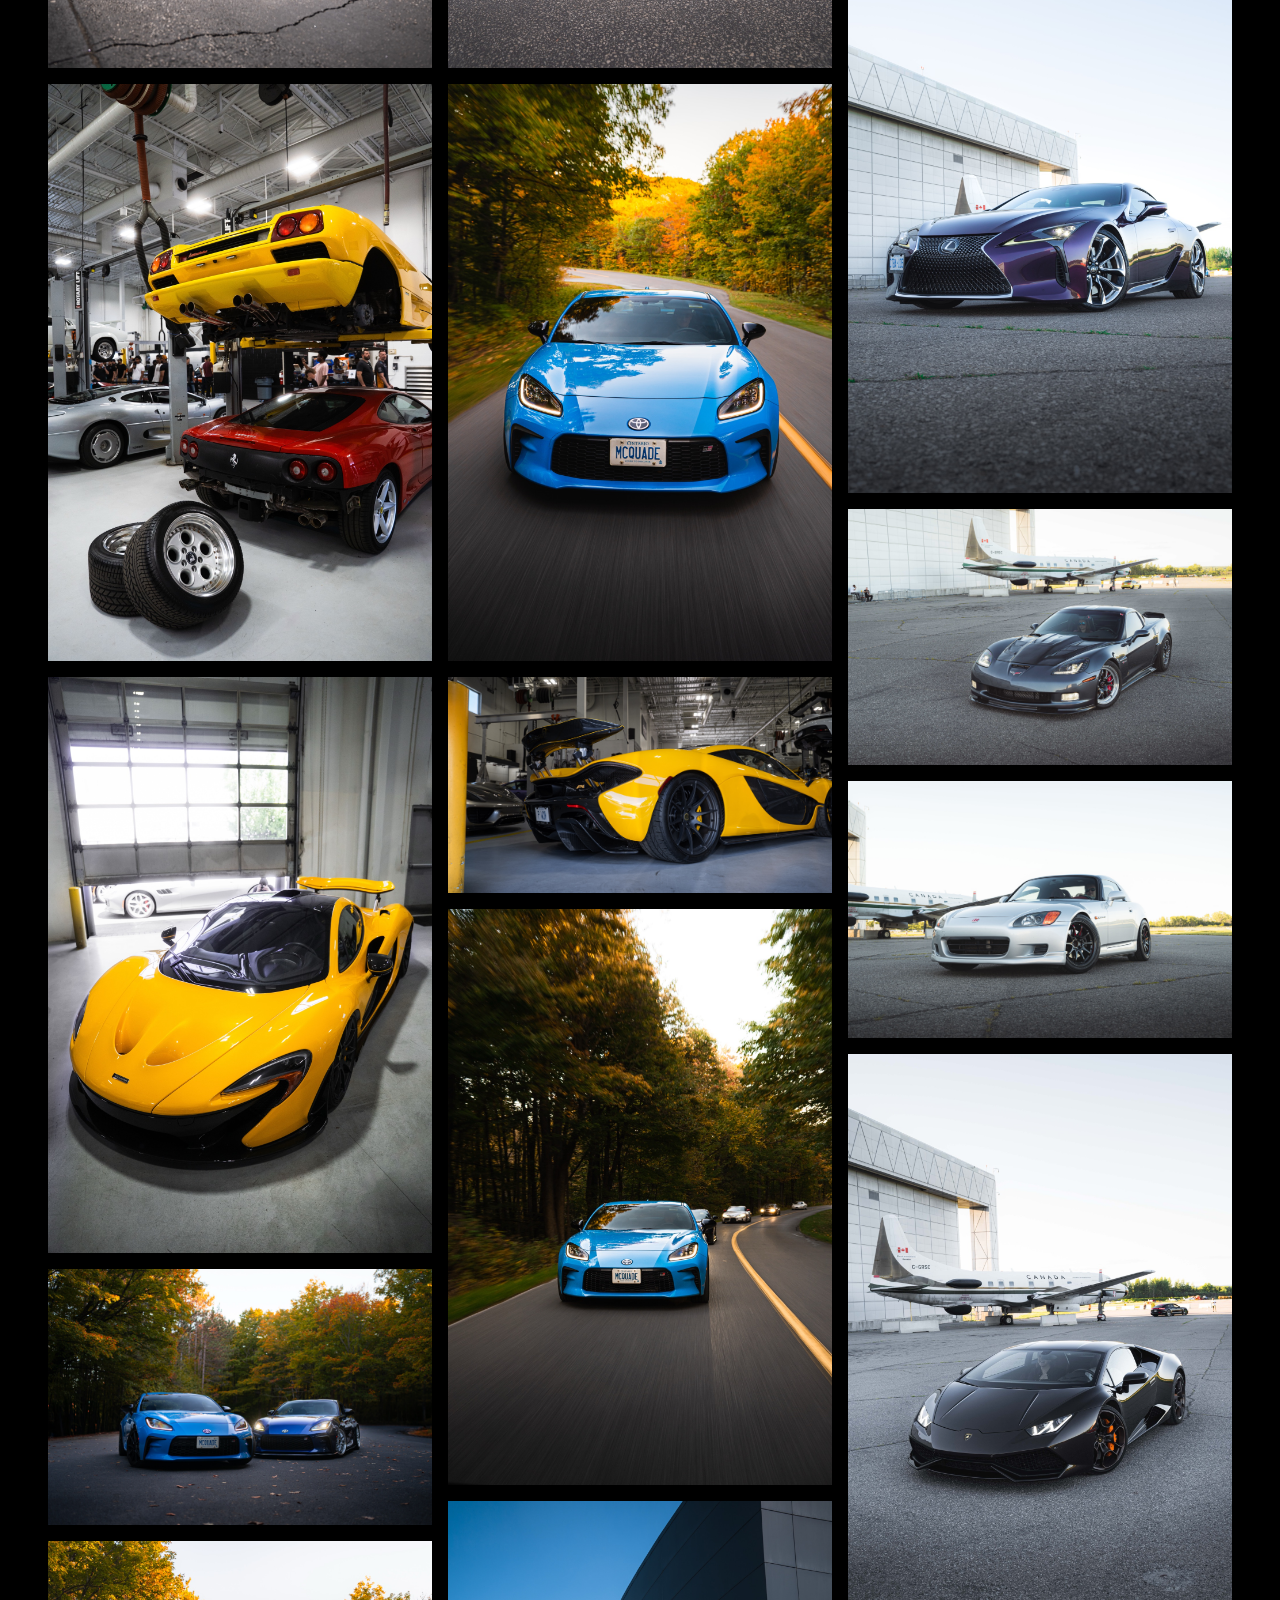
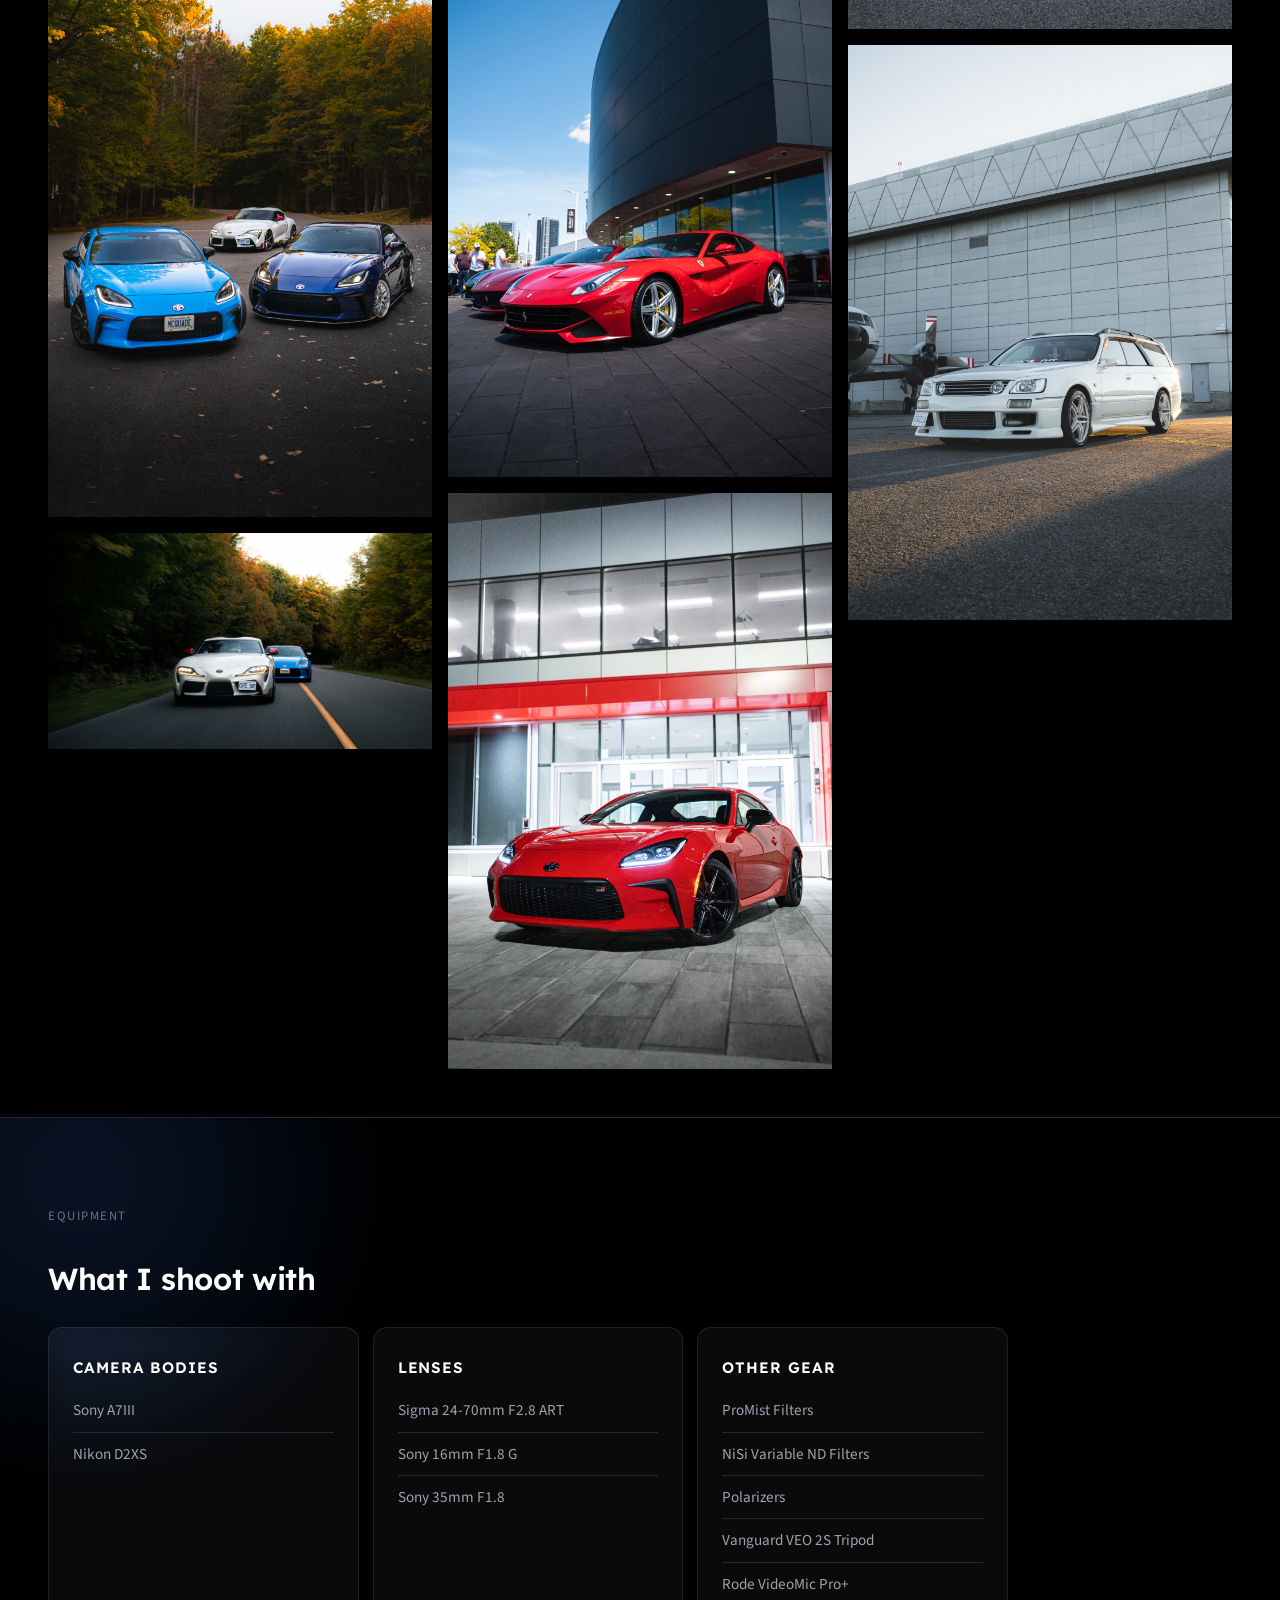
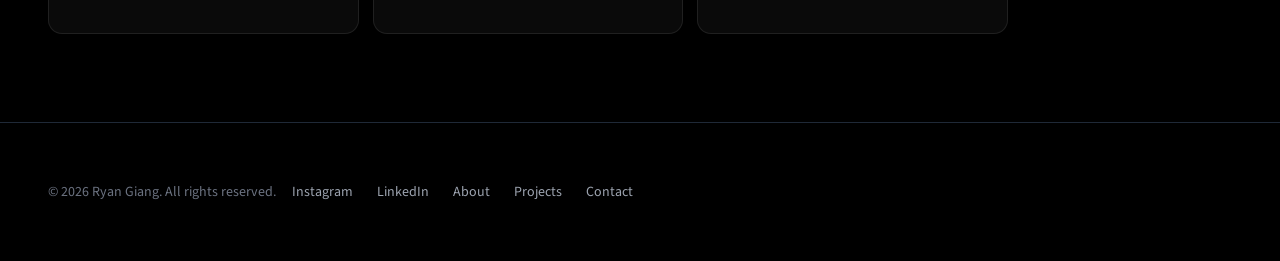
==== commit 36309761: "Rebrand to Digital Growth, fix nav button contrast, add portfolio page Rename "Digital Consulting Se" ====
--- a/index.html
+++ b/index.html
@@ -161,7 +161,7 @@
     <a href="about.html">About</a>
     <a href="index.html" class="current">Photography</a>
     <a href="projects.html">Projects</a>
-    <a href="/digital-consulting/">Digital Consulting Services</a>
+    <a href="/digital-consulting/">Digital Growth Services</a>
     <button type="button" data-open-contact>Contact</button>
   </div>
 </div>
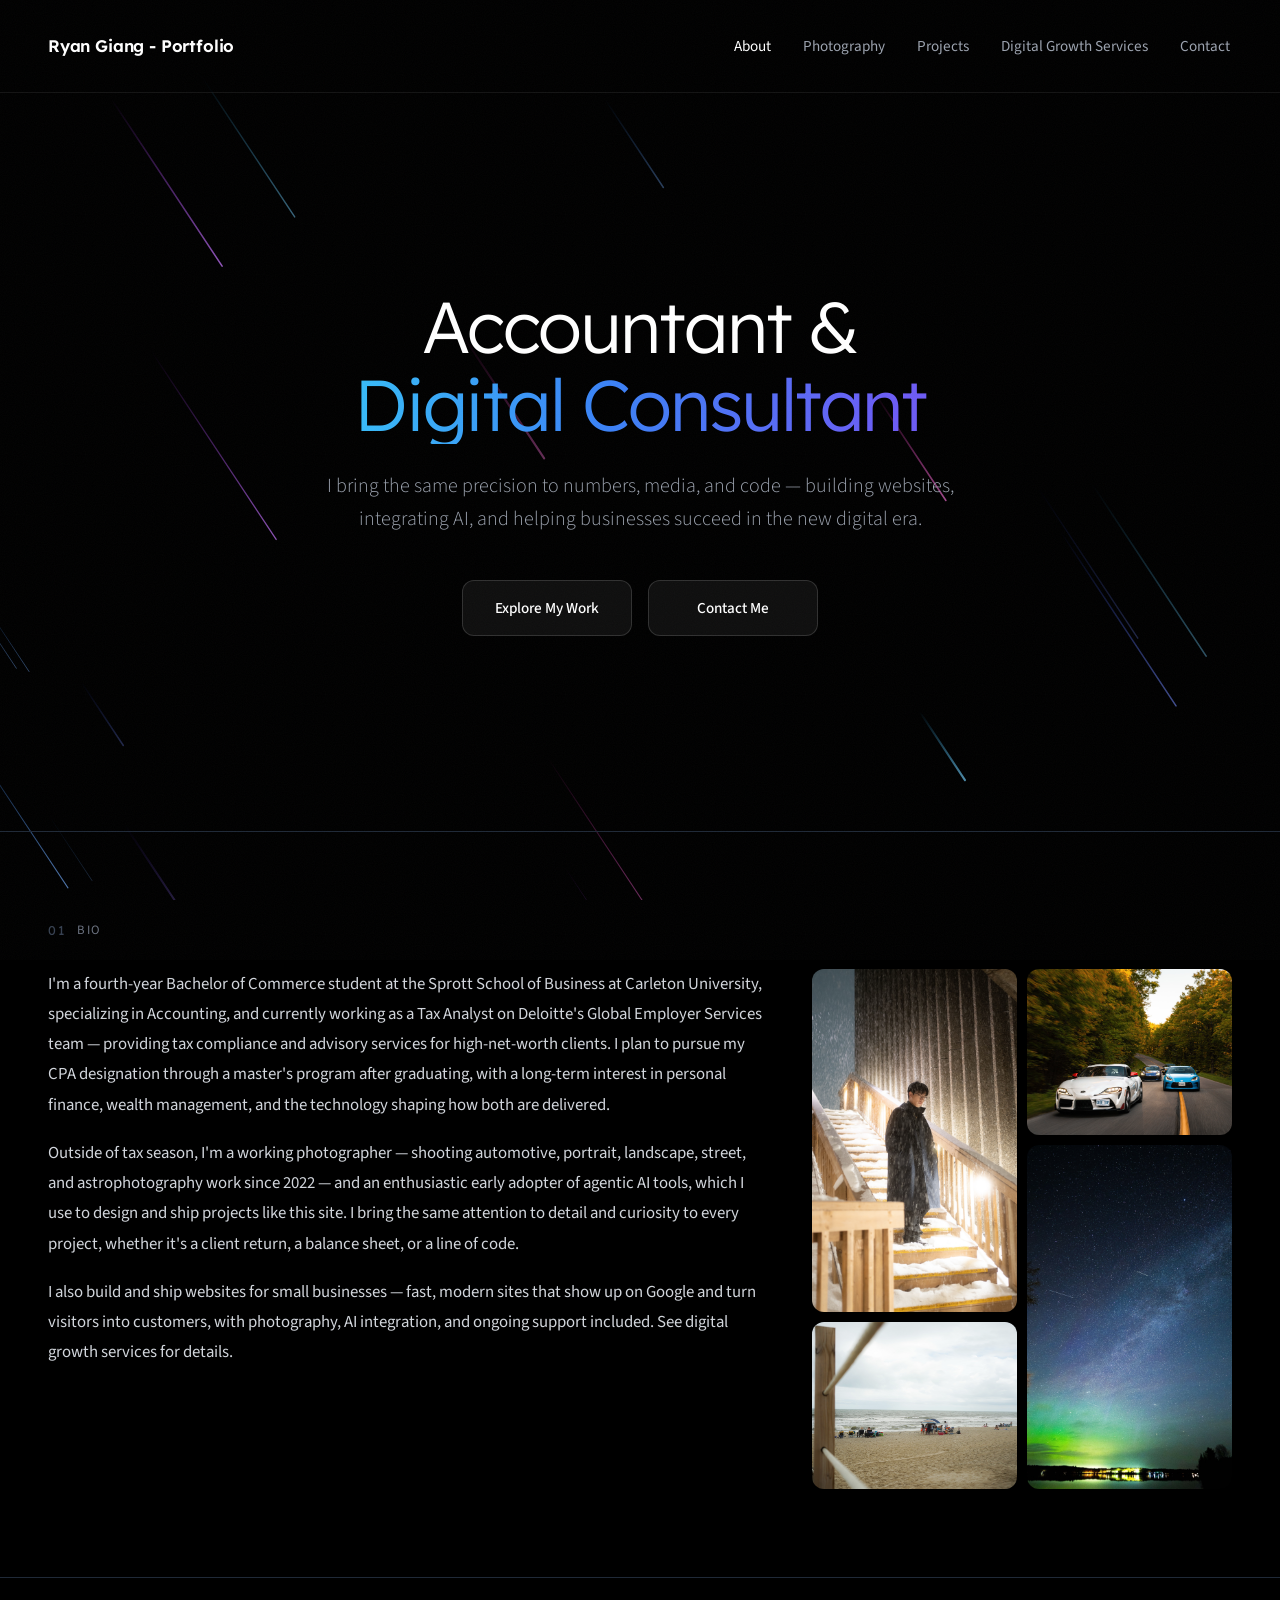
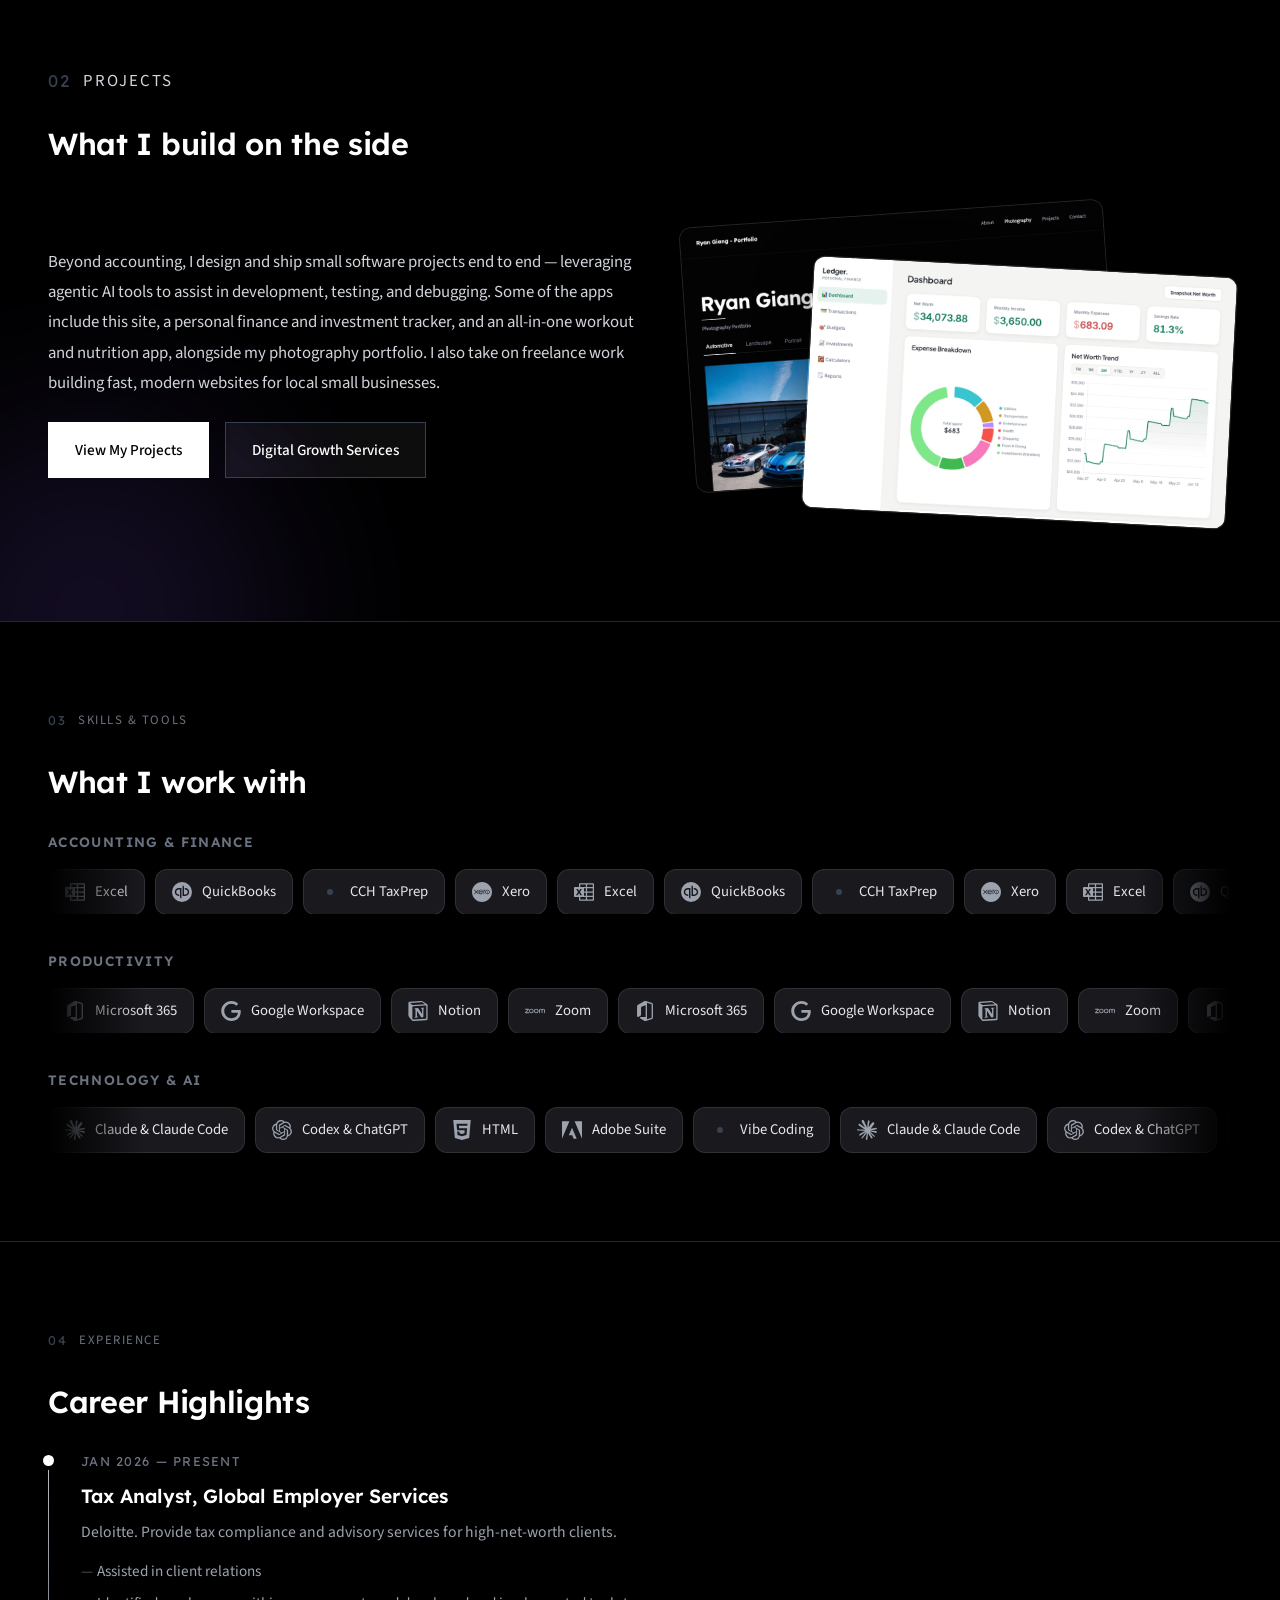
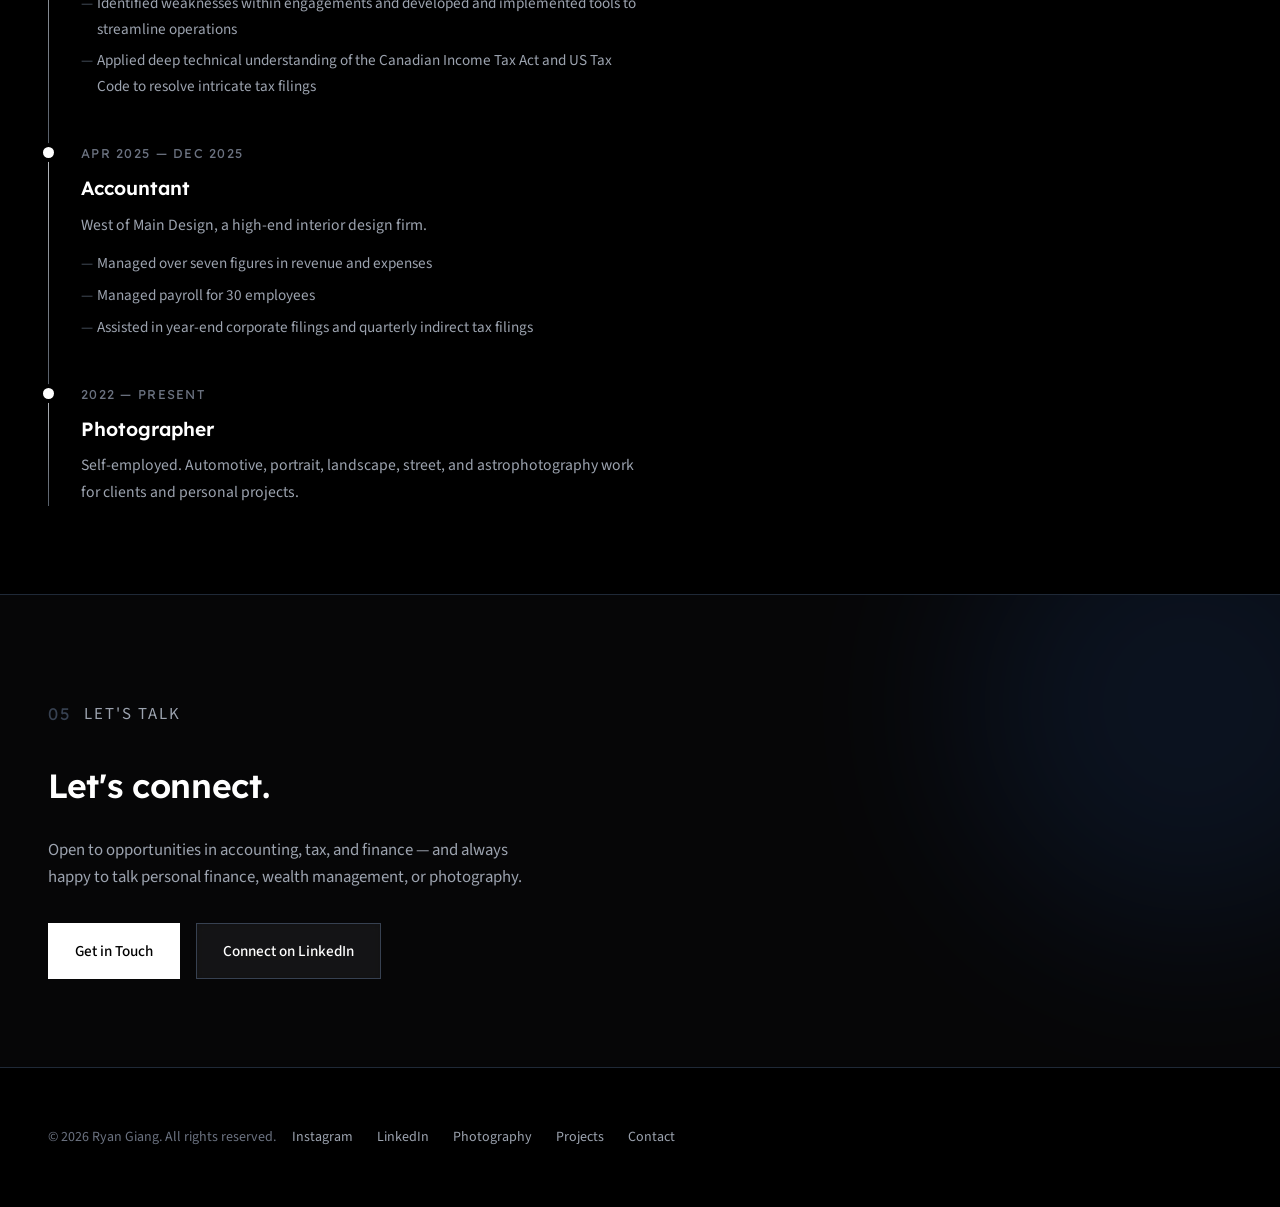
==== commit 39b6eeab: "Make the About page the homepage; photography moves to /photography.html Swap index.html and about.h" ====
--- a/index.html
+++ b/index.html
@@ -3,214 +3,388 @@
 <head>
 <meta charset="UTF-8">
 <meta name="viewport" content="width=device-width, initial-scale=1.0">
-<title>Ryan Giang | Photographer in Ottawa, Toronto &amp; Montreal</title>
-<meta name="description" content="Ryan Giang is an Ottawa-based photographer covering automotive, portrait, landscape, street &amp; astrophotography across Ottawa, Toronto &amp; Montreal.">
+<title>Ryan Giang | Tax Analyst &amp; Accountant in Ottawa</title>
+<meta name="description" content="Ryan Giang is an Ottawa-based Tax Analyst at Deloitte and accountant, pursuing his CPA designation. BCom Accounting student, photographer, and developer.">
 <meta name="robots" content="index, follow">
 <link rel="canonical" href="https://ryangiang.com/">
 
-<meta property="og:type" content="website">
-<meta property="og:title" content="Ryan Giang | Photographer in Ottawa, Toronto &amp; Montreal">
-<meta property="og:description" content="Automotive, portrait, landscape, street &amp; astrophotography by Ryan Giang — based in Ottawa, available across Ottawa, Toronto &amp; Montreal.">
+<meta property="og:type" content="profile">
+<meta property="og:title" content="Ryan Giang | Tax Analyst &amp; Accountant in Ottawa">
+<meta property="og:description" content="Ottawa-based Tax Analyst at Deloitte, BCom Accounting student pursuing the CPA designation, photographer, and developer.">
 <meta property="og:url" content="https://ryangiang.com/">
-<meta property="og:image" content="https://ryangiang.com/og/og-photography.jpg">
+<meta property="og:image" content="https://ryangiang.com/og/og-about.jpg">
 <meta name="twitter:card" content="summary_large_image">
-<meta name="twitter:title" content="Ryan Giang | Photographer">
-<meta name="twitter:description" content="Automotive, portrait, landscape, street &amp; astrophotography — Ottawa, Toronto &amp; Montreal.">
-<meta name="twitter:image" content="https://ryangiang.com/og/og-photography.jpg">
-
-<script type="application/ld+json">
-{
-  "@context": "https://schema.org",
-  "@type": "Person",
-  "name": "Ryan Giang",
-  "url": "https://ryangiang.com/",
-  "image": "https://ryangiang.com/headshot.png",
-  "jobTitle": "Tax Analyst & Photographer",
-  "description": "Ottawa-based Tax Analyst at Deloitte and photographer specializing in automotive, portrait, landscape, street, and astrophotography across Ottawa, Toronto, and Montreal.",
-  "knowsAbout": ["Accounting", "Tax Advisory", "Photography", "Software Development"],
-  "address": {
-    "@type": "PostalAddress",
-    "addressLocality": "Ottawa",
-    "addressRegion": "ON",
-    "addressCountry": "CA"
-  },
-  "areaServed": ["Ottawa", "Toronto", "Montreal"],
-  "sameAs": [
-    "https://www.linkedin.com/in/ryangiang/",
-    "https://www.instagram.com/capitalcarz/"
-  ]
-}
-</script>
+<meta name="twitter:title" content="Ryan Giang | Tax Analyst &amp; Accountant">
+<meta name="twitter:description" content="Ottawa-based Tax Analyst at Deloitte, BCom Accounting student pursuing the CPA designation.">
+<meta name="twitter:image" content="https://ryangiang.com/og/og-about.jpg">
 
 <link rel="stylesheet" href="site.css">
 <style>
-  /* ---- animated text hero ---- */
-  header{padding:56px 24px 0;}
-  header h1{font-size:2.5rem;letter-spacing:-0.02em;font-weight:600;white-space:nowrap;}
-  header h1 .ltr{
-    display:inline-block;opacity:0;transform:translateY(26px) rotate(3deg);
-    animation:ltrIn .65s cubic-bezier(.22,1,.36,1) both;
-  }
-  @keyframes ltrIn{to{opacity:1;transform:translateY(0) rotate(0);}}
-  .hero-line{
-    height:2px;width:72px;margin:18px 0 14px;border-radius:2px;
-    background:linear-gradient(90deg,#6b7280,#fff,#6b7280);
-    background-size:200% 100%;
-    animation:heroLineIn .8s .55s cubic-bezier(.22,1,.36,1) both, shimmer 3.2s 1.4s linear infinite;
-    transform-origin:left;
-  }
-  @keyframes heroLineIn{from{transform:scaleX(0);}to{transform:scaleX(1);}}
-  @keyframes shimmer{from{background-position:200% 0;}to{background-position:-200% 0;}}
-  header p{
-    color:#9ca3af;opacity:0;transform:translateY(12px);
-    animation:ltrIn .6s .75s cubic-bezier(.22,1,.36,1) both;
-  }
-  @media(min-width:768px){
-    header{padding:72px 48px 0;}
-    header h1{font-size:3.75rem;}
-  }
-
-  /* ---- tabs with sliding underline ---- */
-  nav{padding:0 24px;margin:32px 0;overflow-x:auto;}
-  nav .tabs{display:flex;gap:24px;border-bottom:1px solid #1f2937;min-width:max-content;position:relative;}
-  nav button{
-    background:none;border:none;color:#6b7280;font-size:1rem;cursor:pointer;
-    padding:0 8px 16px;position:relative;transition:color .2s;white-space:nowrap;
-  }
-  nav button:hover{color:#d1d5db;}
-  nav button.active{color:#fff;}
-  #tabIndicator{
-    position:absolute;bottom:-1px;height:2px;background:#fff;
-    transition:left .35s cubic-bezier(.22,1,.36,1),width .35s cubic-bezier(.22,1,.36,1);
-  }
-  @media(min-width:768px){ nav{padding:0 48px;} }
-
-  main{padding:0 24px 48px;}
-  @media(min-width:768px){ main{padding:0 48px 48px;} }
-
-  .grid{column-count:1;column-gap:16px;transition:opacity .22s ease;}
-  .grid.switching{opacity:0;}
-  @media(min-width:768px){ .grid{column-count:2;} }
-  @media(min-width:1024px){ .grid{column-count:3;} }
-
-  .photo{
-    position:relative;overflow:hidden;background:#111827;
-    cursor:pointer;margin-bottom:16px;break-inside:avoid;
-  }
-  /* blur-up: images fade in from a soft blur once loaded */
-  .photo img{
-    width:100%;height:auto;display:block;
-    filter:blur(16px);opacity:.4;
-    transition:transform .5s ease,filter .6s ease,opacity .6s ease;
-  }
-  .photo img.loaded{filter:blur(0);opacity:1;}
-  .photo:hover img{transform:scale(1.03);}
-  .photo .overlay{
-    position:absolute;inset:0;
-    background:linear-gradient(to top, rgba(0,0,0,.45), transparent 60%);
-    opacity:0;transition:opacity .3s;
-  }
-  .photo:hover .overlay{opacity:1;}
-
-  /* ---- lightbox with prev/next, swipe, counter ---- */
-  #lightbox{
-    position:fixed;inset:0;background:rgba(0,0,0,.92);display:none;
-    align-items:center;justify-content:center;z-index:50;padding:24px;
-    touch-action:pan-y;
-  }
-  #lightbox.open{display:flex;}
-  #lightbox img{max-width:100%;max-height:85vh;object-fit:contain;user-select:none;-webkit-user-drag:none;}
-  #lightbox .close{
-    position:absolute;top:24px;right:24px;color:#fff;font-size:2rem;
-    cursor:pointer;background:none;border:none;line-height:1;
-    padding:12px;min-width:44px;min-height:44px;z-index:2;
-  }
-  #lightbox .lb-nav{
-    position:absolute;top:50%;transform:translateY(-50%);z-index:2;
-    width:48px;height:48px;border-radius:50%;cursor:pointer;
-    border:1px solid rgba(255,255,255,.25);color:#fff;
-    background:rgba(0,0,0,.45);
-    -webkit-backdrop-filter:blur(8px);backdrop-filter:blur(8px);
-    display:flex;align-items:center;justify-content:center;
-    transition:background .2s,border-color .2s;
-  }
-  #lightbox .lb-nav:hover{background:rgba(255,255,255,.15);border-color:#fff;}
-  #lightbox .lb-nav svg{width:20px;height:20px;}
-  #lbPrev{left:16px;}
-  #lbNext{right:16px;}
-  #lbCounter{
-    position:absolute;bottom:22px;left:50%;transform:translateX(-50%);
-    color:#d1d5db;font-size:.85rem;letter-spacing:.08em;z-index:2;
-    background:rgba(0,0,0,.45);padding:6px 14px;border-radius:999px;
-    -webkit-backdrop-filter:blur(8px);backdrop-filter:blur(8px);
-  }
+  /* ---- hero: centered "starfall" hero — gradient headline over animated light streaks ---- */
+  .hero{
+    position:relative;min-height:82vh;border-top:none;overflow:hidden;
+    display:flex;align-items:center;justify-content:center;text-align:center;
+    padding:80px 24px;
+  }
+  /* fixed behind the whole page so the streaks run under every section */
+  #starfall{position:fixed;inset:0;z-index:0;width:100%;height:100%;pointer-events:none;}
+  .hero-content{position:relative;z-index:1;max-width:820px;animation:heroFloat 6s ease-in-out infinite;}
+  @keyframes heroFloat{0%,100%{transform:translateY(0);}50%{transform:translateY(-10px);}}
+  .hero h1{
+    font-weight:300;letter-spacing:-0.03em;line-height:1.08;
+    font-size:clamp(2.5rem,7vw,4.5rem);
+  }
+  .hero h1 .gradient-text{
+    display:block;
+    background:linear-gradient(95deg,#38bdf8 5%,#3b82f6 45%,#6d5cf5 90%);
+    -webkit-background-clip:text;background-clip:text;color:transparent;
+  }
+  .hero .subtitle{
+    color:#9ca3af;margin:26px auto 0;font-size:clamp(1.05rem,2vw,1.25rem);
+    max-width:640px;line-height:1.65;font-weight:300;
+  }
+  .hero .cta-row{display:flex;gap:16px;margin-top:44px;flex-wrap:wrap;justify-content:center;}
+  .hero .glass-btn{
+    display:inline-block;min-width:170px;padding:15px 28px;border-radius:12px;cursor:pointer;
+    font-family:inherit;font-size:.95rem;font-weight:500;color:#fff;text-align:center;
+    background:rgba(255,255,255,.06);border:1px solid rgba(255,255,255,.14);
+    transition:background .2s,border-color .2s,transform .15s;
+  }
+  .hero .glass-btn:hover{background:rgba(255,255,255,.12);border-color:rgba(255,255,255,.3);transform:translateY(-1px);}
+  .hero .glass-btn:focus-visible{outline:2px solid #fff;outline-offset:2px;}
+  @media (prefers-reduced-motion: reduce){ .hero-content{animation:none;} }
+
+  /* ---- EDIT ME: bio ---- */
+  .bio-layout{display:grid;grid-template-columns:1fr;gap:36px;align-items:stretch;}
+  .bio-text{min-width:0;}
+  .bio-text p{color:#d1d5db;margin-bottom:18px;line-height:1.8;font-size:1.05rem;max-width:760px;}
+  .bio-text p:last-child{margin-bottom:0;}
+  .bio-text .p-short{display:none;}
   @media(max-width:600px){
-    #lightbox .lb-nav{width:42px;height:42px;}
-    #lbPrev{left:8px;} #lbNext{right:8px;}
-  }
-  #lightbox .close:focus-visible,
-  #lightbox .lb-nav:focus-visible{outline:2px solid #fff;outline-offset:2px;}
+    .bio-text p{font-size:.98rem;line-height:1.7;}
+    .bio-text .p-full{display:none;}
+    .bio-text .p-short{display:block;}
+  }
+
+  /* desktop-only photo mosaic — fills the full column height, no gaps */
+  .bio-collage{display:none;}
+  @media(min-width:900px){
+    .bio-layout{grid-template-columns:1fr 420px;gap:48px;}
+    .bio-collage{
+      display:grid;grid-template-columns:1fr 1fr;grid-template-rows:1fr 1fr 1fr;
+      gap:10px;height:520px;
+    }
+    .bio-collage img{min-height:0;}
+    .bio-collage .c1{grid-column:1;grid-row:1 / 3;}
+    .bio-collage .c2{grid-column:2;grid-row:1;}
+    .bio-collage .c3{grid-column:1;grid-row:3;}
+    .bio-collage .c4{grid-column:2;grid-row:2 / 4;}
+    .bio-collage img{
+      width:100%;height:100%;object-fit:cover;display:block;background:#111827;
+      border-radius:12px;transition:transform .4s ease,filter .4s ease;filter:saturate(.92);
+    }
+    .bio-collage img:hover{transform:scale(1.03);filter:saturate(1.1);}
+  }
+
+  /* mobile-only fun facts strip, shown instead of the photo collage */
+  .bio-facts{display:flex;gap:12px;overflow-x:auto;margin-top:28px;padding-bottom:4px;}
+  .bio-facts .fact{
+    flex:0 0 auto;background:rgba(255,255,255,.05);border:1px solid rgba(255,255,255,.1);
+    border-radius:12px;padding:14px 18px;min-width:170px;
+    -webkit-backdrop-filter:blur(10px);backdrop-filter:blur(10px);
+  }
+  .bio-facts .fact .fact-label{color:#6b7280;font-size:.72rem;letter-spacing:.08em;text-transform:uppercase;}
+  .bio-facts .fact .fact-value{color:#fff;font-size:.95rem;margin-top:6px;font-weight:500;}
+  @media(min-width:900px){ .bio-facts{display:none;} }
+
+  /* ---- projects teaser: text left, tilted screenshot stack right ---- */
+  .projects-teaser p{color:#d1d5db;max-width:680px;line-height:1.8;font-size:1.05rem;margin-bottom:24px;}
+  .teaser-layout{display:grid;grid-template-columns:1fr;gap:40px;align-items:center;}
+  .teaser-stack{display:none;}
+  @media(min-width:900px){
+    .teaser-layout{grid-template-columns:1.1fr 1fr;}
+    .teaser-stack{display:block;position:relative;height:340px;}
+    .teaser-stack img{
+      position:absolute;width:78%;border-radius:12px;display:block;
+      border:1px solid rgba(255,255,255,.14);box-shadow:0 18px 50px rgba(0,0,0,.55);
+      transition:transform .45s cubic-bezier(.22,1,.36,1);
+    }
+    .teaser-stack .ts-1{top:6%;left:0;transform:rotate(-4deg);z-index:1;}
+    .teaser-stack .ts-2{bottom:4%;right:0;transform:rotate(3deg);z-index:2;}
+    .teaser-stack:hover .ts-1{transform:rotate(-6deg) translate(-8px,-6px);}
+    .teaser-stack:hover .ts-2{transform:rotate(5deg) translate(8px,6px);}
+  }
+
+  /* ---- EDIT ME: skills & tools — icon chips instead of a boxed table ---- */
+  .tool-category{margin-bottom:36px;}
+  .tool-category:last-child{margin-bottom:0;}
+  .tool-category h3{
+    font-size:.85rem;color:#6b7280;text-transform:uppercase;letter-spacing:.1em;
+    margin-bottom:16px;font-weight:600;
+  }
+  .tool-chips{display:flex;flex-wrap:wrap;gap:10px;}
+  .tool-chip{
+    display:flex;align-items:center;gap:10px;
+    background:rgba(255,255,255,.05);border:1px solid rgba(255,255,255,.1);
+    border-radius:12px;padding:10px 16px;white-space:nowrap;
+    -webkit-backdrop-filter:blur(10px);backdrop-filter:blur(10px);
+    transition:border-color .2s,background .2s,transform .15s;
+  }
+  .tool-chip:hover{border-color:rgba(255,255,255,.25);background:rgba(255,255,255,.09);transform:translateY(-2px);}
+  .tool-chip .icon-slot{
+    width:20px;height:20px;flex-shrink:0;display:flex;align-items:center;justify-content:center;
+    color:#9ca3af;
+  }
+  .tool-chip .icon-slot svg{width:20px;height:20px;}
+  .tool-chip .icon-slot .dot{width:6px;height:6px;border-radius:50%;background:#374151;}
+  .tool-chip span{font-size:.92rem;color:#e5e7eb;}
+
+  /* ---- timeline highlight bullets ---- */
+  .timeline-item ul{list-style:none;margin-top:10px;max-width:560px;}
+  .timeline-item li{
+    color:#9ca3af;font-size:.95rem;line-height:1.7;padding:3px 0 3px 16px;position:relative;
+  }
+  .timeline-item li::before{content:'—';position:absolute;left:0;color:#4b5563;}
+
+  /* translucent so the fixed starfall shows through */
+  .cta-section{background:rgba(12,12,14,.55);}
+  .cta-section h2{font-size:2.1rem;max-width:560px;}
+  .cta-section p{color:#9ca3af;margin:18px 0 32px;max-width:480px;font-size:1.05rem;}
 </style>
 </head>
 <body>
+
+<canvas id="starfall" aria-hidden="true"></canvas>
 
 <div class="sitenav">
   <a href="index.html" class="brand">Ryan Giang - Portfolio</a>
   <button type="button" class="nav-toggle" aria-label="Open menu" aria-expanded="false" aria-controls="siteNavLinks"><span></span></button>
   <div class="sitenav-links" id="siteNavLinks">
-    <a href="about.html">About</a>
-    <a href="index.html" class="current">Photography</a>
+    <a href="index.html" class="current">About</a>
+    <a href="photography.html">Photography</a>
     <a href="projects.html">Projects</a>
     <a href="/digital-consulting/">Digital Growth Services</a>
     <button type="button" data-open-contact>Contact</button>
   </div>
 </div>
 
-<header>
-  <h1 data-parallax="0.1" aria-label="Ryan Giang"><span class="ltr" style="animation-delay:.05s">R</span><span class="ltr" style="animation-delay:.1s">y</span><span class="ltr" style="animation-delay:.15s">a</span><span class="ltr" style="animation-delay:.2s">n</span><span class="ltr" style="animation-delay:.25s">&nbsp;</span><span class="ltr" style="animation-delay:.3s">G</span><span class="ltr" style="animation-delay:.35s">i</span><span class="ltr" style="animation-delay:.4s">a</span><span class="ltr" style="animation-delay:.45s">n</span><span class="ltr" style="animation-delay:.5s">g</span></h1>
-  <div class="hero-line" aria-hidden="true"></div>
-  <p>Photography Portfolio</p>
-</header>
-
-<nav>
-  <div class="tabs" id="tabs"></div>
-</nav>
-
-<main>
-  <div class="grid" id="grid"></div>
-</main>
-
-<!-- ============ EDIT ME: GEAR ============ -->
-<section id="equipment">
-  <div class="glow glow-blue" style="width:400px;height:400px;top:-140px;left:-120px;" aria-hidden="true"></div>
-  <p class="section-label">Equipment</p>
-  <h2>What I shoot with</h2>
-  <div class="spec-grid reveal">
-    <div class="spec-group">
-      <h3>Camera Bodies</h3>
+<!-- ============ EDIT ME: HERO — headline copy + starfall canvas ============ -->
+<section class="hero">
+  <div class="hero-content">
+    <h1>Accountant &amp;<span class="gradient-text">Digital Consultant</span></h1>
+    <p class="subtitle">
+      I bring the same precision to numbers, media, and code — building websites,
+      integrating AI, and helping businesses succeed in the new digital era.
+    </p>
+    <div class="cta-row">
+      <a href="projects.html" class="glass-btn">Explore My Work</a>
+      <button type="button" class="glass-btn" data-open-contact>Contact Me</button>
+    </div>
+  </div>
+</section>
+
+<!-- ============ EDIT ME: BIO — swap the 3 collage photos for any of your own shots ============ -->
+<section>
+  <p class="section-label"><span class="num">01</span> Bio</p>
+  <div class="bio-layout">
+    <div class="bio-text reveal">
+      <p>
+        I'm a fourth-year Bachelor of Commerce student at the Sprott School of
+        Business at Carleton University, specializing in Accounting, and currently
+        working as a Tax Analyst on Deloitte's Global Employer Services team —
+        providing tax compliance and advisory services for high-net-worth clients.
+        I plan to pursue my CPA designation through a master's program after
+        graduating, with a long-term interest in personal finance, wealth
+        management, and the technology shaping how both are delivered.
+      </p>
+      <p class="p-full">
+        Outside of tax season, I'm a working photographer — shooting automotive,
+        portrait, landscape, street, and astrophotography work since 2022 — and an
+        enthusiastic early adopter of agentic AI tools, which I use to design and
+        ship projects like this site. I bring the same attention to detail and
+        curiosity to every project, whether it's a client return, a balance sheet,
+        or a line of code.
+      </p>
+      <p class="p-full">
+        I also build and ship websites for small businesses — fast, modern sites
+        that show up on Google and turn visitors into customers, with photography,
+        AI integration, and ongoing support included. See <a href="/digital-consulting/">digital
+        growth services</a> for details.
+      </p>
+      <p class="p-short">
+        Outside of tax season, I'm a working photographer since 2022 and an early
+        adopter of agentic AI tools — the same curiosity and attention to detail
+        I bring to every project, client return or line of code. I also build
+        <a href="/digital-consulting/">websites for small businesses</a>.
+      </p>
+      <div class="bio-facts" aria-hidden="false">
+        <div class="fact">
+          <p class="fact-label">Current Role</p>
+          <p class="fact-value">Tax Analyst, Deloitte</p>
+        </div>
+        <div class="fact">
+          <p class="fact-label">Education</p>
+          <p class="fact-value">BCom Accounting, Carleton</p>
+        </div>
+        <div class="fact">
+          <p class="fact-label">Photographer Since</p>
+          <p class="fact-value">2022</p>
+        </div>
+      </div>
+    </div>
+    <div class="bio-collage" aria-hidden="true">
+      <img class="c1" src="Media/Portrait/ryan-giang-portrait-ottawa-06.jpg" alt="" loading="lazy">
+      <img class="c2" src="Media/Automotive/ryan-giang-automotive-ottawa-12.jpg" alt="" loading="lazy">
+      <img class="c3" src="Media/Landscape/ryan-giang-landscape-ottawa-04.jpg" alt="" loading="lazy">
+      <img class="c4" src="Media/Astrophotography/ryan-giang-astrophotography-ottawa-01.jpg" alt="" loading="lazy">
+    </div>
+  </div>
+</section>
+
+<!-- ============ EDIT ME: PROJECTS TEASER ============ -->
+<section class="projects-teaser">
+  <div class="glow glow-violet" style="width:380px;height:380px;bottom:-180px;left:-100px;" aria-hidden="true"></div>
+  <p class="section-label"><span class="num">02</span> Projects</p>
+  <h2>What I build on the side</h2>
+  <div class="teaser-layout">
+    <div class="reveal">
+      <p>
+        Beyond accounting, I design and ship small software projects end to end —
+        leveraging agentic AI tools to assist in development, testing, and
+        debugging. Some of the apps include this site, a personal finance and
+        investment tracker, and an all-in-one workout and nutrition app,
+        alongside my photography portfolio. I also take on freelance work
+        building fast, modern websites for local small businesses.
+      </p>
+      <div class="cta-row" style="display:flex;gap:16px;flex-wrap:wrap;">
+        <a href="projects.html" class="btn btn-primary">View My Projects</a>
+        <a href="/digital-consulting/" class="btn btn-secondary">Digital Growth Services</a>
+      </div>
+    </div>
+    <a class="teaser-stack" href="projects.html" aria-label="View my projects">
+      <img class="ts-1" src="Media/Projects/photography-shot.jpg" alt="" loading="lazy">
+      <img class="ts-2" src="Media/Projects/finance-app-shot.jpg" alt="" loading="lazy">
+    </a>
+  </div>
+</section>
+
+<!-- ============ EDIT ME: SKILLS / TOOLS ============ -->
+<section>
+  <p class="section-label"><span class="num">03</span> Skills &amp; Tools</p>
+  <h2>What I work with</h2>
+  <div class="reveal">
+    <div class="tool-category">
+      <h3>Accounting &amp; Finance</h3>
+      <div class="tool-chips">
+        <div class="tool-chip">
+          <span class="icon-slot"><svg role="img" viewBox="0 0 24 24" xmlns="http://www.w3.org/2000/svg" fill="currentColor"><path d="M23 1.5q.41 0 .7.3.3.29.3.7v19q0 .41-.3.7-.29.3-.7.3H7q-.41 0-.7-.3-.3-.29-.3-.7V18H1q-.41 0-.7-.3-.3-.29-.3-.7V7q0-.41.3-.7Q.58 6 1 6h5V2.5q0-.41.3-.7.29-.3.7-.3zM6 13.28l1.42 2.66h2.14l-2.38-3.87 2.34-3.8H7.46l-1.3 2.4-.05.08-.04.09-.64-1.28-.66-1.29H2.59l2.27 3.82-2.48 3.85h2.16zM14.25 21v-3H7.5v3zm0-4.5v-3.75H12v3.75zm0-5.25V7.5H12v3.75zm0-5.25V3H7.5v3zm8.25 15v-3h-6.75v3zm0-4.5v-3.75h-6.75v3.75zm0-5.25V7.5h-6.75v3.75zm0-5.25V3h-6.75v3Z"/></svg></span>
+          <span>Excel</span>
+        </div>
+        <div class="tool-chip">
+          <span class="icon-slot"><svg role="img" viewBox="0 0 24 24" xmlns="http://www.w3.org/2000/svg" fill="currentColor"><path d="M12 0A12 12 0 0 0 0 12a12 12 0 0 0 12 12 12 12 0 0 0 12-12A12 12 0 0 0 12 0zm.642 4.1335c.9554 0 1.7296.776 1.7296 1.7332v9.0667h1.6c1.614 0 2.9275-1.3156 2.9275-2.933 0-1.6173-1.3136-2.9333-2.9276-2.9333h-.6654V7.3334h.6654c2.5722 0 4.6577 2.0897 4.6577 4.667 0 2.5774-2.0855 4.6666-4.6577 4.6666H12.642zM7.9837 7.333h3.3291v12.533c-.9555 0-1.73-.7759-1.73-1.7332V9.0662H7.9837c-1.6146 0-2.9277 1.316-2.9277 2.9334 0 1.6175 1.3131 2.9333 2.9277 2.9333h.6654v1.7332h-.6654c-2.5725 0-4.6577-2.0892-4.6577-4.6665 0-2.5771 2.0852-4.6666 4.6577-4.6666Z"/></svg></span>
+          <span>QuickBooks</span>
+        </div>
+        <div class="tool-chip">
+          <span class="icon-slot"><span class="dot"></span></span>
+          <span>CCH TaxPrep</span>
+        </div>
+        <div class="tool-chip">
+          <span class="icon-slot"><svg role="img" viewBox="0 0 24 24" xmlns="http://www.w3.org/2000/svg" fill="currentColor"><path d="M12 0C5.373 0 0 5.373 0 12s5.373 12 12 12 12-5.373 12-12S18.627 0 12 0zm6.585 14.655c-1.485 0-2.69-1.206-2.69-2.689 0-1.485 1.207-2.691 2.69-2.691 1.485 0 2.69 1.207 2.69 2.691s-1.207 2.689-2.69 2.689zM7.53 14.644c-.099 0-.192-.041-.267-.116l-2.043-2.04-2.052 2.047c-.069.068-.16.108-.258.108-.202 0-.368-.166-.368-.368 0-.099.04-.191.111-.263l2.04-2.05-2.038-2.047c-.075-.069-.113-.162-.113-.261 0-.203.166-.366.368-.366.098 0 .188.037.258.105l2.055 2.048 2.048-2.045c.069-.071.162-.108.26-.108.211 0 .375.165.375.366 0 .098-.029.188-.104.258l-2.056 2.055 2.055 2.051c.068.069.104.16.104.258 0 .202-.165.368-.365.368h-.01zm8.017-4.591c-.796.101-.882.476-.882 1.404v2.787c0 .202-.165.366-.366.366-.203 0-.367-.165-.368-.366v-4.53c0-.204.16-.366.362-.366.166 0 .316.125.346.289.27-.209.6-.317.93-.317h.105c.195 0 .359.165.359.368 0 .201-.164.352-.375.359 0 0-.09 0-.164.008l.053-.002zm-3.091 2.205H8.625c0 .019.003.037.006.057.02.105.045.211.083.31.194.531.765 1.275 1.829 1.29.33-.003.631-.086.9-.229.21-.12.391-.271.525-.428.045-.058.09-.112.12-.168.18-.229.405-.186.54-.083.164.135.18.391.045.57l-.016.016c-.21.27-.435.495-.689.66-.255.164-.525.284-.811.345-.33.09-.645.104-.975.06-1.095-.135-2.01-.93-2.28-2.01-.06-.21-.09-.42-.09-.645 0-.855.421-1.695 1.125-2.205.885-.615 2.085-.66 3-.075.63.405 1.035 1.021 1.185 1.771.075.419-.21.794-.734.81l.068-.046zm6.129-2.223c-1.064 0-1.931.865-1.931 1.931 0 1.064.866 1.931 1.931 1.931s1.931-.867 1.931-1.931c0-1.065-.866-1.933-1.931-1.933v.002zm0 2.595c-.367 0-.666-.297-.666-.666 0-.367.3-.665.666-.665.367 0 .667.299.667.665 0 .369-.3.667-.667.666zm-8.04-2.603c-.91 0-1.672.623-1.886 1.466v.03h3.776c-.203-.855-.973-1.494-1.891-1.494v-.002z"/></svg></span>
+          <span>Xero</span>
+        </div>
+      </div>
+    </div>
+    <div class="tool-category">
+      <h3>Productivity</h3>
+      <div class="tool-chips">
+        <div class="tool-chip">
+          <span class="icon-slot"><svg role="img" viewBox="0 0 24 24" xmlns="http://www.w3.org/2000/svg" fill="currentColor"><path d="M21.53 4.306v15.363q0 .807-.472 1.433-.472.627-1.253.85l-6.888 1.974q-.136.037-.29.055-.156.019-.293.019-.396 0-.72-.105-.321-.106-.656-.292l-4.505-2.544q-.248-.137-.391-.366-.143-.23-.143-.515 0-.434.304-.738.304-.305.739-.305h5.831V4.964l-4.38 1.563q-.533.187-.856.658-.322.472-.322 1.03v8.078q0 .496-.248.912-.25.416-.683.651l-2.072 1.13q-.286.148-.571.148-.497 0-.844-.347-.348-.347-.348-.844V6.563q0-.62.33-1.19.328-.571.874-.881L11.07.285q.248-.136.534-.21.285-.075.57-.075.211 0 .38.031.166.031.364.093l6.888 1.899q.384.11.7.329.317.217.547.52.23.305.353.67.125.367.125.764zm-1.588 15.363V4.306q0-.273-.16-.478-.163-.204-.423-.28l-3.388-.93q-.397-.111-.794-.23-.397-.117-.794-.216v19.68l4.976-1.427q.26-.074.422-.28.161-.204.161-.477z"/></svg></span>
+          <span>Microsoft 365</span>
+        </div>
+        <div class="tool-chip">
+          <span class="icon-slot"><svg role="img" viewBox="0 0 24 24" xmlns="http://www.w3.org/2000/svg" fill="currentColor"><path d="M12.48 10.92v3.28h7.84c-.24 1.84-.853 3.187-1.787 4.133-1.147 1.147-2.933 2.4-6.053 2.4-4.827 0-8.6-3.893-8.6-8.72s3.773-8.72 8.6-8.72c2.6 0 4.507 1.027 5.907 2.347l2.307-2.307C18.747 1.44 16.133 0 12.48 0 5.867 0 .307 5.387.307 12s5.56 12 12.173 12c3.573 0 6.267-1.173 8.373-3.36 2.16-2.16 2.84-5.213 2.84-7.667 0-.76-.053-1.467-.173-2.053H12.48z"/></svg></span>
+          <span>Google Workspace</span>
+        </div>
+        <div class="tool-chip">
+          <span class="icon-slot"><svg role="img" viewBox="0 0 24 24" xmlns="http://www.w3.org/2000/svg" fill="currentColor"><path d="M4.459 4.208c.746.606 1.026.56 2.428.466l13.215-.793c.28 0 .047-.28-.046-.326L17.86 1.968c-.42-.326-.981-.7-2.055-.607L3.01 2.295c-.466.046-.56.28-.374.466zm.793 3.08v13.904c0 .747.373 1.027 1.214.98l14.523-.84c.841-.046.935-.56.935-1.167V6.354c0-.606-.233-.933-.748-.887l-15.177.887c-.56.047-.747.327-.747.933zm14.337.745c.093.42 0 .84-.42.888l-.7.14v10.264c-.608.327-1.168.514-1.635.514-.748 0-.935-.234-1.495-.933l-4.577-7.186v6.952L12.21 19s0 .84-1.168.84l-3.222.186c-.093-.186 0-.653.327-.746l.84-.233V9.854L7.822 9.76c-.094-.42.14-1.026.793-1.073l3.456-.233 4.764 7.279v-6.44l-1.215-.139c-.093-.514.28-.887.747-.933zM1.936 1.035l13.31-.98c1.634-.14 2.055-.047 3.082.7l4.249 2.986c.7.513.934.653.934 1.213v16.378c0 1.026-.373 1.634-1.68 1.726l-15.458.934c-.98.047-1.448-.093-1.962-.747l-3.129-4.06c-.56-.747-.793-1.306-.793-1.96V2.667c0-.839.374-1.54 1.447-1.632z"/></svg></span>
+          <span>Notion</span>
+        </div>
+        <div class="tool-chip">
+          <span class="icon-slot"><svg role="img" viewBox="0 0 24 24" xmlns="http://www.w3.org/2000/svg" fill="currentColor"><path d="M5.033 14.649H.743a.74.74 0 0 1-.686-.458.74.74 0 0 1 .16-.808L3.19 10.41H1.06A1.06 1.06 0 0 1 0 9.35h3.957c.301 0 .57.18.686.458a.74.74 0 0 1-.161.808L1.51 13.59h2.464c.585 0 1.06.475 1.06 1.06zM24 11.338c0-1.14-.927-2.066-2.066-2.066-.61 0-1.158.265-1.537.686a2.061 2.061 0 0 0-1.536-.686c-1.14 0-2.066.926-2.066 2.066v3.311a1.06 1.06 0 0 0 1.06-1.06v-2.251a1.004 1.004 0 0 1 2.013 0v2.251c0 .586.474 1.06 1.06 1.06v-3.311a1.004 1.004 0 0 1 2.012 0v2.251c0 .586.475 1.06 1.06 1.06zM16.265 12a2.728 2.728 0 1 1-5.457 0 2.728 2.728 0 0 1 5.457 0zm-1.06 0a1.669 1.669 0 1 0-3.338 0 1.669 1.669 0 0 0 3.338 0zm-4.82 0a2.728 2.728 0 1 1-5.458 0 2.728 2.728 0 0 1 5.457 0zm-1.06 0a1.669 1.669 0 1 0-3.338 0 1.669 1.669 0 0 0 3.338 0z"/></svg></span>
+          <span>Zoom</span>
+        </div>
+      </div>
+    </div>
+    <div class="tool-category">
+      <h3>Technology &amp; AI</h3>
+      <div class="tool-chips">
+        <div class="tool-chip">
+          <span class="icon-slot"><svg role="img" viewBox="0 0 24 24" xmlns="http://www.w3.org/2000/svg" fill="currentColor"><path d="m4.7144 15.9555 4.7174-2.6471.079-.2307-.079-.1275h-.2307l-.7893-.0486-2.6956-.0729-2.3375-.0971-2.2646-.1214-.5707-.1215-.5343-.7042.0546-.3522.4797-.3218.686.0608 1.5179.1032 2.2767.1578 1.6514.0972 2.4468.255h.3886l.0546-.1579-.1336-.0971-.1032-.0972L6.973 9.8356l-2.55-1.6879-1.3356-.9714-.7225-.4918-.3643-.4614-.1578-1.0078.6557-.7225.8803.0607.2246.0607.8925.686 1.9064 1.4754 2.4893 1.8336.3643.3035.1457-.1032.0182-.0728-.164-.2733-1.3539-2.4467-1.445-2.4893-.6435-1.032-.17-.6194c-.0607-.255-.1032-.4674-.1032-.7285L6.287.1335 6.6997 0l.9957.1336.419.3642.6192 1.4147 1.0018 2.2282 1.5543 3.0296.4553.8985.2429.8318.091.255h.1579v-.1457l.1275-1.706.2368-2.0947.2307-2.6957.0789-.7589.3764-.9107.7468-.4918.5828.2793.4797.686-.0668.4433-.2853 1.8517-.5586 2.9021-.3643 1.9429h.2125l.2429-.2429.9835-1.3053 1.6514-2.0643.7286-.8196.85-.9046.5464-.4311h1.0321l.759 1.1293-.34 1.1657-1.0625 1.3478-.8804 1.1414-1.2628 1.7-.7893 1.36.0729.1093.1882-.0183 2.8535-.607 1.5421-.2794 1.8396-.3157.8318.3886.091.3946-.3278.8075-1.967.4857-2.3072.4614-3.4364.8136-.0425.0304.0486.0607 1.5482.1457.6618.0364h1.621l3.0175.2247.7892.522.4736.6376-.079.4857-1.2142.6193-1.6393-.3886-3.825-.9107-1.3113-.3279h-.1822v.1093l1.0929 1.0686 2.0035 1.8092 2.5075 2.3314.1275.5768-.3218.4554-.34-.0486-2.2039-1.6575-.85-.7468-1.9246-1.621h-.1275v.17l.4432.6496 2.3436 3.5214.1214 1.0807-.17.3521-.6071.2125-.6679-.1214-1.3721-1.9246L14.38 17.959l-1.1414-1.9428-.1397.079-.674 7.2552-.3156.3703-.7286.2793-.6071-.4614-.3218-.7468.3218-1.4753.3886-1.9246.3157-1.53.2853-1.9004.17-.6314-.0121-.0425-.1397.0182-1.4328 1.9672-2.1796 2.9446-1.7243 1.8456-.4128.164-.7164-.3704.0667-.6618.4008-.5889 2.386-3.0357 1.4389-1.882.929-1.0868-.0062-.1579h-.0546l-6.3385 4.1164-1.1293.1457-.4857-.4554.0608-.7467.2307-.2429 1.9064-1.3114Z"/></svg></span>
+          <span>Claude &amp; Claude Code</span>
+        </div>
+        <div class="tool-chip">
+          <span class="icon-slot"><svg role="img" viewBox="0 0 24 24" xmlns="http://www.w3.org/2000/svg" fill="currentColor"><path d="M22.2819 9.8211a5.9847 5.9847 0 0 0-.5157-4.9108 6.0462 6.0462 0 0 0-6.5098-2.9A6.0651 6.0651 0 0 0 4.9807 4.1818a5.9847 5.9847 0 0 0-3.9977 2.9 6.0462 6.0462 0 0 0 .7427 7.0966 5.98 5.98 0 0 0 .511 4.9107 6.051 6.051 0 0 0 6.5146 2.9001A5.9847 5.9847 0 0 0 13.2599 24a6.0557 6.0557 0 0 0 5.7718-4.2058 5.9894 5.9894 0 0 0 3.9977-2.9001 6.0557 6.0557 0 0 0-.7475-7.0729zm-9.022 12.6081a4.4755 4.4755 0 0 1-2.8764-1.0408l.1419-.0804 4.7783-2.7582a.7948.7948 0 0 0 .3927-.6813v-6.7369l2.02 1.1686a.071.071 0 0 1 .038.052v5.5826a4.504 4.504 0 0 1-4.4945 4.4944zm-9.6607-4.1254a4.4708 4.4708 0 0 1-.5346-3.0137l.142.0852 4.783 2.7582a.7712.7712 0 0 0 .7806 0l5.8428-3.3685v2.3324a.0804.0804 0 0 1-.0332.0615L9.74 19.9502a4.4992 4.4992 0 0 1-6.1408-1.6464zM2.3408 7.8956a4.485 4.485 0 0 1 2.3655-1.9728V11.6a.7664.7664 0 0 0 .3879.6765l5.8144 3.3543-2.0201 1.1685a.0757.0757 0 0 1-.071 0l-4.8303-2.7865A4.504 4.504 0 0 1 2.3408 7.872zm16.5963 3.8558L13.1038 8.364 15.1192 7.2a.0757.0757 0 0 1 .071 0l4.8303 2.7913a4.4944 4.4944 0 0 1-.6765 8.1042v-5.6772a.79.79 0 0 0-.407-.667zm2.0107-3.0231l-.142-.0852-4.7735-2.7818a.7759.7759 0 0 0-.7854 0L9.409 9.2297V6.8974a.0662.0662 0 0 1 .0284-.0615l4.8303-2.7866a4.4992 4.4992 0 0 1 6.6802 4.66zM8.3065 12.863l-2.02-1.1638a.0804.0804 0 0 1-.038-.0567V6.0742a4.4992 4.4992 0 0 1 7.3757-3.4537l-.142.0805L8.704 5.459a.7948.7948 0 0 0-.3927.6813zm1.0976-2.3654l2.602-1.4998 2.6069 1.4998v2.9994l-2.5974 1.4997-2.6067-1.4997Z"/></svg></span>
+          <span>Codex &amp; ChatGPT</span>
+        </div>
+        <div class="tool-chip">
+          <span class="icon-slot"><svg role="img" viewBox="0 0 24 24" xmlns="http://www.w3.org/2000/svg" fill="currentColor"><path d="M1.5 0h21l-1.91 21.563L11.977 24l-8.564-2.438L1.5 0zm7.031 9.75l-.232-2.718 10.059.003.23-2.622L5.412 4.41l.698 8.01h9.126l-.326 3.426-2.91.804-2.955-.81-.188-2.11H6.248l.33 4.171L12 19.351l5.379-1.443.744-8.157H8.531z"/></svg></span>
+          <span>HTML</span>
+        </div>
+        <div class="tool-chip">
+          <span class="icon-slot"><svg role="img" viewBox="0 0 24 24" xmlns="http://www.w3.org/2000/svg" fill="currentColor"><path d="M13.966 22.624l-1.69-4.281H8.122l3.892-9.144 5.662 13.425zM8.884 1.376H0v21.248zm15.116 0h-8.884L24 22.624Z"/></svg></span>
+          <span>Adobe Suite</span>
+        </div>
+        <div class="tool-chip">
+          <span class="icon-slot"><span class="dot"></span></span>
+          <span>Vibe Coding</span>
+        </div>
+      </div>
+    </div>
+  </div>
+</section>
+
+<!-- ============ EDIT ME: EXPERIENCE / HIGHLIGHTS ============ -->
+<section>
+  <p class="section-label"><span class="num">04</span> Experience</p>
+  <h2>Career Highlights</h2>
+  <div class="timeline reveal">
+    <div class="timeline-item">
+      <p class="year">Jan 2026 — Present</p>
+      <h3>Tax Analyst, Global Employer Services</h3>
+      <p>Deloitte. Provide tax compliance and advisory services for high-net-worth clients.</p>
       <ul>
-        <li>Sony A7III</li>
-        <li>Nikon D2XS</li>
+        <li>Assisted in client relations</li>
+        <li>Identified weaknesses within engagements and developed and implemented tools to streamline operations</li>
+        <li>Applied deep technical understanding of the Canadian Income Tax Act and US Tax Code to resolve intricate tax filings</li>
       </ul>
     </div>
-    <div class="spec-group">
-      <h3>Lenses</h3>
+    <div class="timeline-item">
+      <p class="year">Apr 2025 — Dec 2025</p>
+      <h3>Accountant</h3>
+      <p>West of Main Design, a high-end interior design firm.</p>
       <ul>
-        <li>Sigma 24-70mm F2.8 ART</li>
-        <li>Sony 16mm F1.8 G</li>
-        <li>Sony 35mm F1.8</li>
+        <li>Managed over seven figures in revenue and expenses</li>
+        <li>Managed payroll for 30 employees</li>
+        <li>Assisted in year-end corporate filings and quarterly indirect tax filings</li>
       </ul>
     </div>
-    <div class="spec-group">
-      <h3>Other Gear</h3>
-      <ul>
-        <li>ProMist Filters</li>
-        <li>NiSi Variable ND Filters</li>
-        <li>Polarizers</li>
-        <li>Vanguard VEO 2S Tripod</li>
-        <li>Rode VideoMic Pro+</li>
-      </ul>
-    </div>
+    <div class="timeline-item">
+      <p class="year">2022 — Present</p>
+      <h3>Photographer</h3>
+      <p>Self-employed. Automotive, portrait, landscape, street, and astrophotography work for clients and personal projects.</p>
+    </div>
+  </div>
+</section>
+
+<!-- ============ EDIT ME: CLOSING CTA ============ -->
+<section class="cta-section reveal">
+  <div class="glow glow-blue" style="width:460px;height:460px;top:-120px;right:-140px;opacity:.1;" aria-hidden="true"></div>
+  <p class="section-label"><span class="num">05</span> Let's Talk</p>
+  <h2>Let's connect.</h2>
+  <p>Open to opportunities in accounting, tax, and finance — and always happy to talk personal finance, wealth management, or photography.</p>
+  <div class="cta-row" style="display:flex;gap:16px;flex-wrap:wrap;">
+    <button type="button" class="btn btn-primary" data-open-contact>Get in Touch</button>
+    <a href="https://www.linkedin.com/in/ryangiang/" target="_blank" rel="noopener" class="btn btn-secondary">Connect on LinkedIn</a>
   </div>
 </section>
 
@@ -220,26 +394,18 @@
     <div class="links">
       <a href="https://www.instagram.com/capitalcarz/" target="_blank" rel="noopener">Instagram</a>
       <a href="https://www.linkedin.com/in/ryangiang/" target="_blank" rel="noopener">LinkedIn</a>
-      <a href="about.html">About</a>
+      <a href="photography.html">Photography</a>
       <a href="projects.html">Projects</a>
       <button type="button" data-open-contact>Contact</button>
     </div>
   </div>
 </footer>
-
-<div id="lightbox">
-  <button class="close" id="lightboxClose" aria-label="Close">&times;</button>
-  <button class="lb-nav" id="lbPrev" aria-label="Previous photo"><svg viewBox="0 0 24 24" fill="none" stroke="currentColor" stroke-width="2" stroke-linecap="round" stroke-linejoin="round"><path d="M15 18l-6-6 6-6"/></svg></button>
-  <img id="lightboxImg" src="" alt="">
-  <button class="lb-nav" id="lbNext" aria-label="Next photo"><svg viewBox="0 0 24 24" fill="none" stroke="currentColor" stroke-width="2" stroke-linecap="round" stroke-linejoin="round"><path d="M9 6l6 6-6 6"/></svg></button>
-  <p id="lbCounter" aria-live="polite"></p>
-</div>
 
 <div id="contactModal" class="modal-overlay" role="dialog" aria-modal="true" aria-labelledby="contactTitle">
   <div class="modal">
     <button class="modal-close" id="contactClose" aria-label="Close contact form">&times;</button>
     <h2 id="contactTitle">Get in Touch</h2>
-    <p class="modal-sub">Have a project in mind, or just want to say hi? Send a message below.</p>
+    <p class="modal-sub">Have an opportunity, a project, or just want to connect? Send a message below.</p>
     <form id="contactForm" novalidate>
       <label for="cf-name">Name</label>
       <input type="text" id="cf-name" name="name" autocomplete="name" required>
@@ -254,148 +420,80 @@
 </div>
 
 <script src="contact.js"></script>
+<script src="motion.js"></script>
 <script>
-function buildCategory(folder, files){
-  return files.map((f, i) => ({
-    url: `Media/${folder}/${f}`,
-    alt: `${folder} photography by Ryan Giang, Ottawa-based photographer — photo ${i + 1}`
-  }));
-}
-
-/* AUTO-GENERATED:START — do not hand-edit; run `python3 update_media.py` instead */
-const photosByCategory = {
-  automotive: buildCategory('Automotive', ['ryan-giang-automotive-ottawa-01.jpg','ryan-giang-automotive-ottawa-02.jpg','ryan-giang-automotive-ottawa-03.jpg','ryan-giang-automotive-ottawa-04.jpg','ryan-giang-automotive-ottawa-05.jpg','ryan-giang-automotive-ottawa-06.jpg','ryan-giang-automotive-ottawa-07.jpg','ryan-giang-automotive-ottawa-08.jpg','ryan-giang-automotive-ottawa-09.jpg','ryan-giang-automotive-ottawa-10.jpg','ryan-giang-automotive-ottawa-11.jpg','ryan-giang-automotive-ottawa-12.jpg','ryan-giang-automotive-ottawa-13.jpg','ryan-giang-automotive-ottawa-14.jpg','ryan-giang-automotive-ottawa-15.jpg','ryan-giang-automotive-ottawa-16.jpg','ryan-giang-automotive-ottawa-17.jpg','ryan-giang-automotive-ottawa-18.jpg','ryan-giang-automotive-ottawa-19.jpg','ryan-giang-automotive-ottawa-20.jpg','ryan-giang-automotive-ottawa-21.jpg','ryan-giang-automotive-ottawa-22.jpg','ryan-giang-automotive-ottawa-23.jpg','ryan-giang-automotive-ottawa-24.jpg','ryan-giang-automotive-ottawa-25.jpg','ryan-giang-automotive-ottawa-26.jpg','ryan-giang-automotive-ottawa-27.jpg','ryan-giang-automotive-ottawa-28.jpg','ryan-giang-automotive-ottawa-29.jpg','ryan-giang-automotive-ottawa-30.jpg']),
-  landscape: buildCategory('Landscape', ['ryan-giang-landscape-ottawa-01.jpg','ryan-giang-landscape-ottawa-02.jpg','ryan-giang-landscape-ottawa-03.jpg','ryan-giang-landscape-ottawa-04.jpg','ryan-giang-landscape-ottawa-05.jpg','ryan-giang-landscape-ottawa-06.jpg','ryan-giang-landscape-ottawa-07.jpg','ryan-giang-landscape-ottawa-08.jpg']),
-  portrait: buildCategory('Portrait', ['ryan-giang-portrait-ottawa-01.jpg','ryan-giang-portrait-ottawa-02.jpg','ryan-giang-portrait-ottawa-03.jpg','ryan-giang-portrait-ottawa-04.jpg','ryan-giang-portrait-ottawa-05.jpg','ryan-giang-portrait-ottawa-06.jpg']),
-  street: buildCategory('Street', ['ryan-giang-street-ottawa-01.jpg','ryan-giang-street-ottawa-02.jpg','ryan-giang-street-ottawa-03.jpg','ryan-giang-street-ottawa-04.jpg','ryan-giang-street-ottawa-05.jpg','ryan-giang-street-ottawa-06.jpg','ryan-giang-street-ottawa-07.jpg','ryan-giang-street-ottawa-08.jpg','ryan-giang-street-ottawa-09.jpg','ryan-giang-street-ottawa-10.jpg','ryan-giang-street-ottawa-11.jpg','ryan-giang-street-ottawa-12.jpg','ryan-giang-street-ottawa-13.jpg','ryan-giang-street-ottawa-14.jpg','ryan-giang-street-ottawa-15.jpg','ryan-giang-street-ottawa-16.jpg','ryan-giang-street-ottawa-17.jpg','ryan-giang-street-ottawa-18.jpg','ryan-giang-street-ottawa-19.jpg','ryan-giang-street-ottawa-20.jpg','ryan-giang-street-ottawa-21.jpg','ryan-giang-street-ottawa-22.jpg']),
-  astrophotography: buildCategory('Astrophotography', ['ryan-giang-astrophotography-ottawa-01.jpg','ryan-giang-astrophotography-ottawa-02.jpg','ryan-giang-astrophotography-ottawa-03.jpg','ryan-giang-astrophotography-ottawa-04.jpg','ryan-giang-astrophotography-ottawa-05.jpg','ryan-giang-astrophotography-ottawa-06.jpg']),
-  corporate: buildCategory('Corporate', ['ryan-giang-corporate-ottawa-01.jpg','ryan-giang-corporate-ottawa-02.jpg','ryan-giang-corporate-ottawa-03.jpg','ryan-giang-corporate-ottawa-04.jpg','ryan-giang-corporate-ottawa-05.jpg','ryan-giang-corporate-ottawa-06.jpg','ryan-giang-corporate-ottawa-07.jpg','ryan-giang-corporate-ottawa-08.jpg'])
-};
-
-const tabs = [
-  { id:'automotive', label:'Automotive' },
-  { id:'landscape', label:'Landscape' },
-  { id:'portrait', label:'Portrait' },
-  { id:'street', label:'Street' },
-  { id:'astrophotography', label:'Astrophotography' },
-  { id:'corporate', label:'Corporate' }
-];
-/* AUTO-GENERATED:END */
-
-let activeCategory = 'automotive';
-
-/* sliding underline under the active tab */
-function moveTabIndicator(){
-  const tabsEl = document.getElementById('tabs');
-  const indicator = document.getElementById('tabIndicator');
-  const active = tabsEl.querySelector('button.active');
-  if (!active || !indicator) return;
-  indicator.style.left = active.offsetLeft + 'px';
-  indicator.style.width = active.offsetWidth + 'px';
-}
-
-function renderTabs(){
-  const tabsEl = document.getElementById('tabs');
-  tabsEl.innerHTML = tabs.map(t =>
-    `<button class="${t.id===activeCategory?'active':''}" data-id="${t.id}">${t.label}</button>`
-  ).join('') + '<span id="tabIndicator" aria-hidden="true"></span>';
-  tabsEl.querySelectorAll('button').forEach(btn => {
-    btn.addEventListener('click', () => {
-      if (btn.dataset.id === activeCategory) return;
-      activeCategory = btn.dataset.id;
-      tabsEl.querySelectorAll('button').forEach(b => b.classList.toggle('active', b.dataset.id === activeCategory));
-      moveTabIndicator();
-      renderGrid(true);
+/* Starfall hero background — diagonal light streaks on canvas.
+   Runs only while the hero is on screen; skipped for reduced motion. */
+(function(){
+  const canvas = document.getElementById('starfall');
+  if (!canvas) return;
+  const reduce = window.matchMedia('(prefers-reduced-motion: reduce)').matches;
+  const ctx = canvas.getContext('2d');
+  const hues = [200, 215, 230, 255, 275, 315]; // cyan → blue → violet → pink
+  let w, h, dpr, streaks = [], running = false, rafId = null;
+
+  function resize(){
+    dpr = Math.min(window.devicePixelRatio || 1, 2);
+    w = canvas.offsetWidth; h = canvas.offsetHeight;
+    canvas.width = w * dpr; canvas.height = h * dpr;
+    ctx.setTransform(dpr, 0, 0, dpr, 0, 0);
+  }
+
+  function makeStreak(initial){
+    const speed = 2 + Math.random() * 5;
+    return {
+      x: Math.random() * (w * 1.4) - w * 0.2,
+      y: initial ? Math.random() * h : -60 - Math.random() * h * 0.5,
+      len: 60 + Math.random() * 180,
+      speed,
+      hue: hues[Math.floor(Math.random() * hues.length)],
+      alpha: 0.25 + Math.random() * 0.5,
+      width: 0.6 + Math.random() * 1.6
+    };
+  }
+
+  // streaks travel down-right at ~34° like the reference design
+  const DX = 0.55, DY = 0.83;
+
+  function frame(){
+    ctx.clearRect(0, 0, w, h);
+    ctx.globalCompositeOperation = 'lighter';
+    for (const s of streaks){
+      const grad = ctx.createLinearGradient(s.x, s.y, s.x - DX * s.len, s.y - DY * s.len);
+      grad.addColorStop(0, 'hsla(' + s.hue + ',95%,72%,' + s.alpha + ')');
+      grad.addColorStop(1, 'hsla(' + s.hue + ',95%,60%,0)');
+      ctx.strokeStyle = grad;
+      ctx.lineWidth = s.width;
+      ctx.lineCap = 'round';
+      ctx.beginPath();
+      ctx.moveTo(s.x, s.y);
+      ctx.lineTo(s.x - DX * s.len, s.y - DY * s.len);
+      ctx.stroke();
+      s.x += DX * s.speed;
+      s.y += DY * s.speed;
+      if (s.y - s.len > h || s.x - s.len > w) Object.assign(s, makeStreak(false));
+    }
+    if (running) rafId = requestAnimationFrame(frame);
+  }
+
+  resize();
+  streaks = Array.from({ length: 26 }, () => makeStreak(true));
+  window.addEventListener('resize', () => { resize(); });
+
+  if (reduce){ frame(); return; } // one static frame, no animation
+
+  const io = new IntersectionObserver((entries) => {
+    entries.forEach(entry => {
+      if (entry.isIntersecting && !running){
+        running = true; rafId = requestAnimationFrame(frame);
+      } else if (!entry.isIntersecting && running){
+        running = false; if (rafId) cancelAnimationFrame(rafId);
+      }
     });
   });
-  moveTabIndicator();
-}
-
-/* blur-up: mark each image loaded so CSS can un-blur it */
-function watchLoad(img){
-  if (img.complete && img.naturalWidth > 0) { img.classList.add('loaded'); return; }
-  img.addEventListener('load', () => img.classList.add('loaded'), { once: true });
-  img.addEventListener('error', () => img.classList.add('loaded'), { once: true });
-}
-
-function renderGrid(crossfade){
-  const gridEl = document.getElementById('grid');
-  const doRender = () => {
-    gridEl.innerHTML = photosByCategory[activeCategory].map((photo, i) => `
-      <div class="photo" data-idx="${i}">
-        <img src="${photo.url}" alt="${photo.alt}" loading="lazy">
-        <div class="overlay"></div>
-      </div>
-    `).join('');
-    gridEl.querySelectorAll('img').forEach(watchLoad);
-    gridEl.querySelectorAll('.photo').forEach(el => {
-      el.addEventListener('click', () => openLightbox(parseInt(el.dataset.idx, 10)));
-    });
-    gridEl.classList.remove('switching');
-  };
-  if (crossfade) {
-    gridEl.classList.add('switching');
-    setTimeout(doRender, 220);
-  } else {
-    doRender();
-  }
-}
-
-/* ---- lightbox with prev/next, keyboard, swipe, counter ---- */
-const lightbox = document.getElementById('lightbox');
-const lbImg = document.getElementById('lightboxImg');
-const lbCounter = document.getElementById('lbCounter');
-let lbIndex = 0;
-
-function showLightboxPhoto(){
-  const list = photosByCategory[activeCategory];
-  const photo = list[lbIndex];
-  lbImg.src = photo.url;
-  lbImg.alt = photo.alt;
-  lbCounter.textContent = (lbIndex + 1) + ' / ' + list.length;
-}
-function openLightbox(idx){
-  lbIndex = idx;
-  showLightboxPhoto();
-  lightbox.classList.add('open');
-}
-function closeLightbox(){ lightbox.classList.remove('open'); }
-function stepLightbox(delta){
-  const list = photosByCategory[activeCategory];
-  lbIndex = (lbIndex + delta + list.length) % list.length;
-  showLightboxPhoto();
-}
-
-document.getElementById('lightboxClose').addEventListener('click', closeLightbox);
-document.getElementById('lbPrev').addEventListener('click', (e) => { e.stopPropagation(); stepLightbox(-1); });
-document.getElementById('lbNext').addEventListener('click', (e) => { e.stopPropagation(); stepLightbox(1); });
-lightbox.addEventListener('click', (e) => { if(e.target===lightbox) closeLightbox(); });
-document.addEventListener('keydown', (e) => {
-  if (!lightbox.classList.contains('open')) return;
-  if (e.key === 'Escape') closeLightbox();
-  else if (e.key === 'ArrowLeft') stepLightbox(-1);
-  else if (e.key === 'ArrowRight') stepLightbox(1);
-});
-
-/* swipe left/right on touch devices */
-let touchStartX = null;
-lightbox.addEventListener('touchstart', (e) => {
-  if (e.touches.length === 1) touchStartX = e.touches[0].clientX;
-}, { passive: true });
-lightbox.addEventListener('touchend', (e) => {
-  if (touchStartX === null) return;
-  const dx = e.changedTouches[0].clientX - touchStartX;
-  touchStartX = null;
-  if (Math.abs(dx) > 48) stepLightbox(dx < 0 ? 1 : -1);
-}, { passive: true });
-
-window.addEventListener('resize', moveTabIndicator);
-
-renderTabs();
-renderGrid(false);
+  io.observe(canvas);
+})();
 </script>
-
-<script src="motion.js"></script>
 <script defer src="/_vercel/insights/script.js"></script>
 <script defer src="/_vercel/speed-insights/script.js"></script>
 </body>
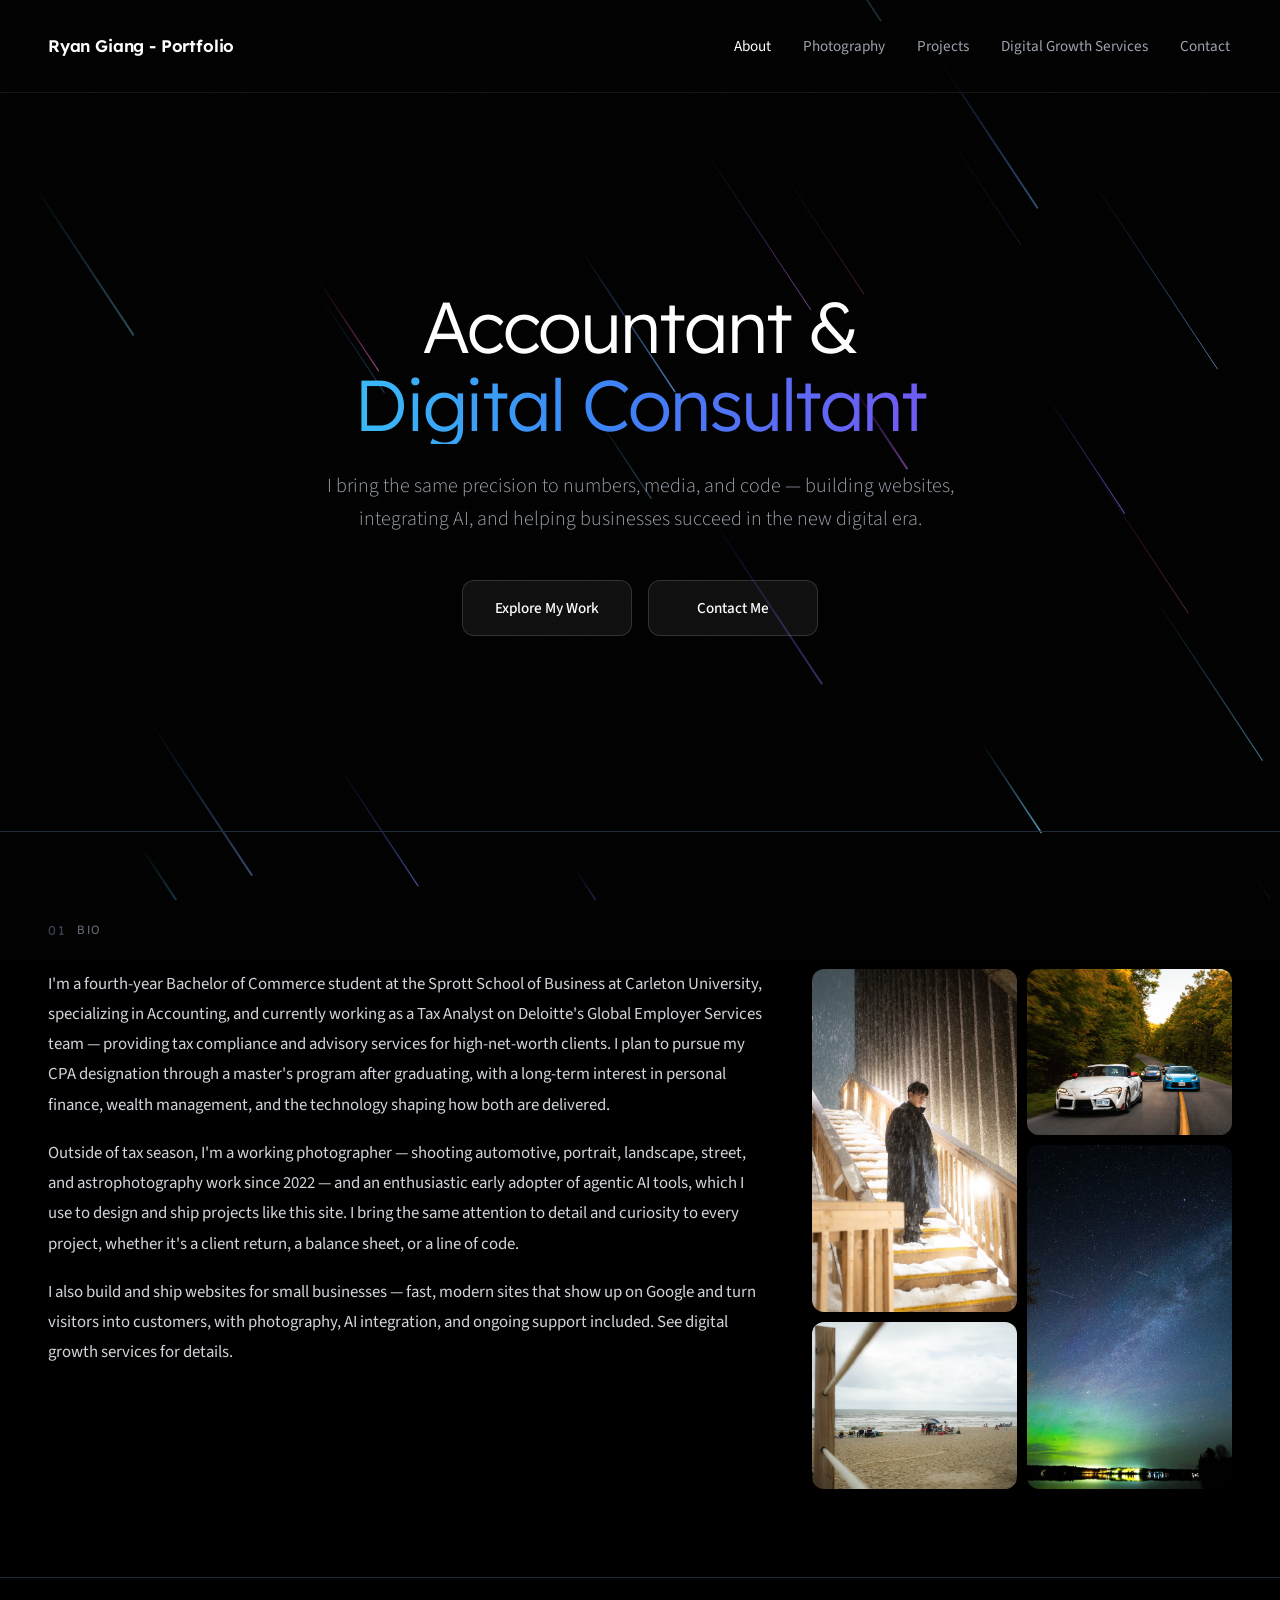
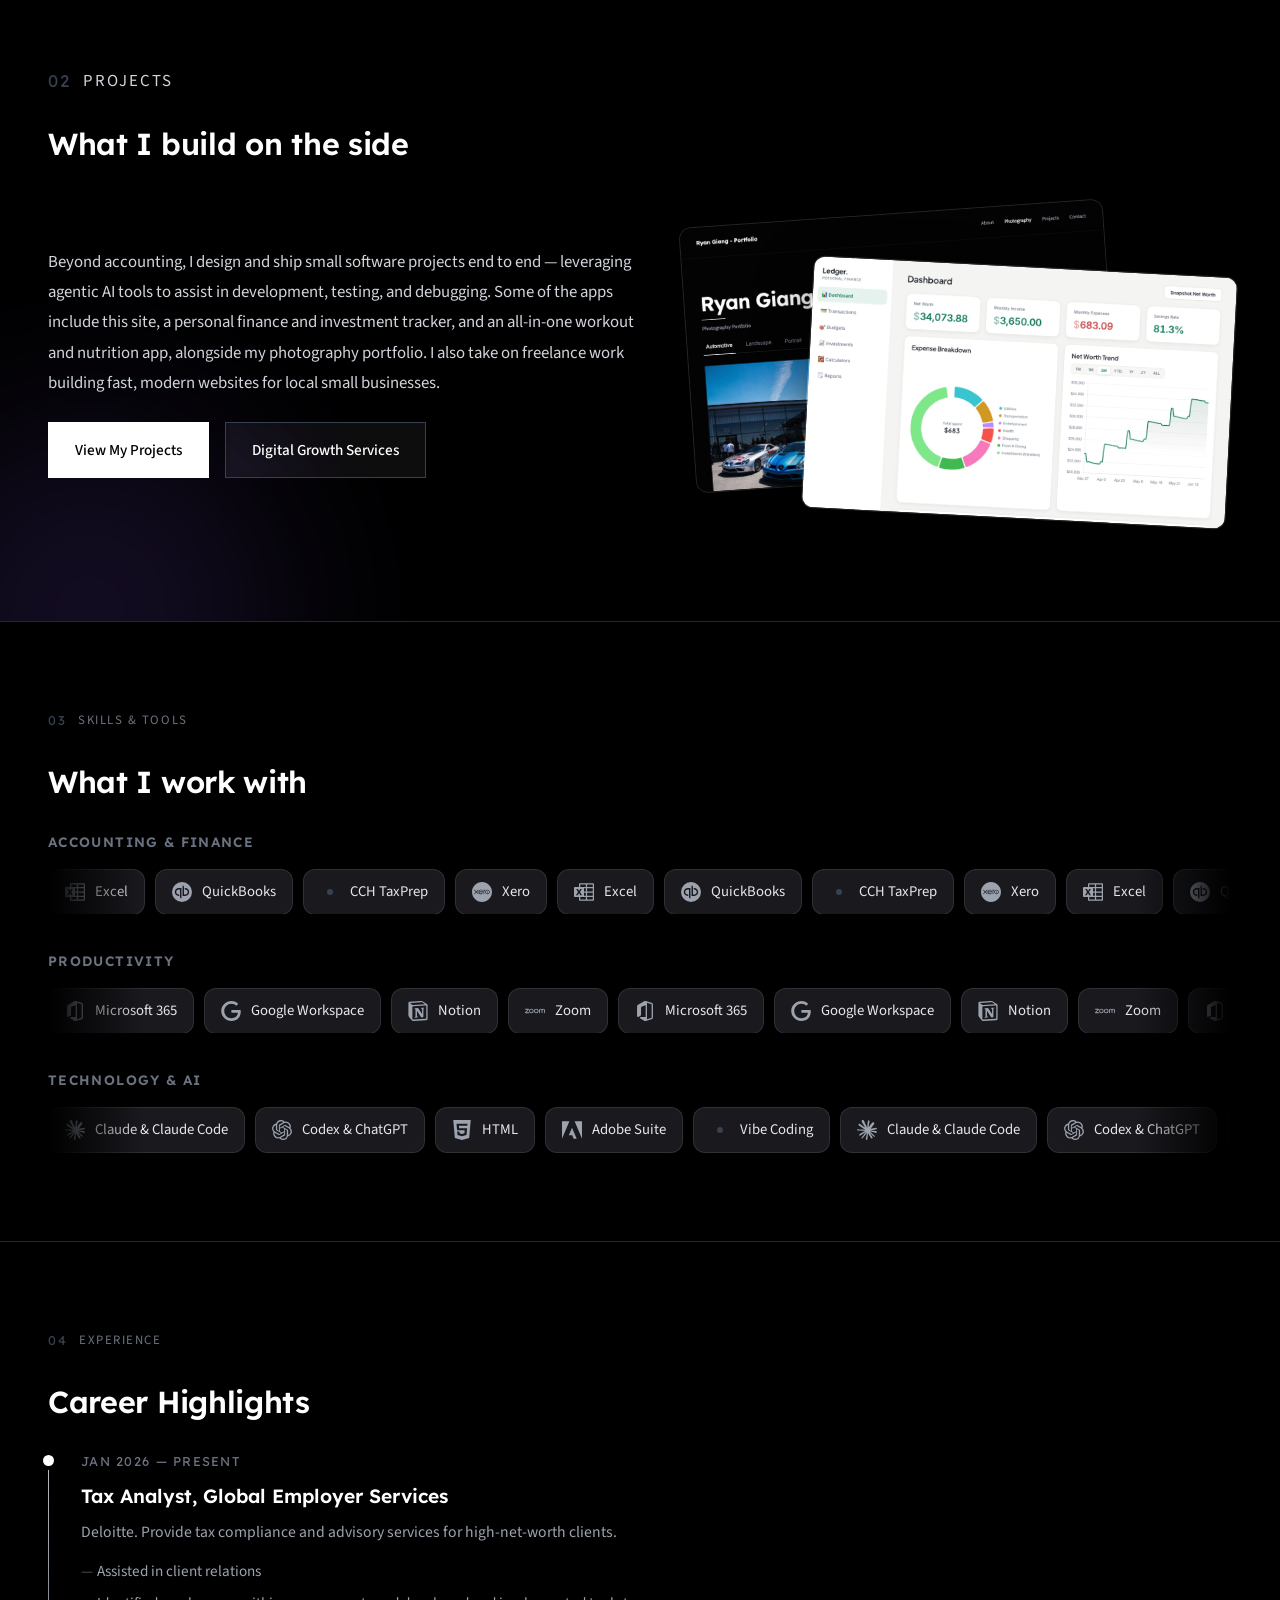
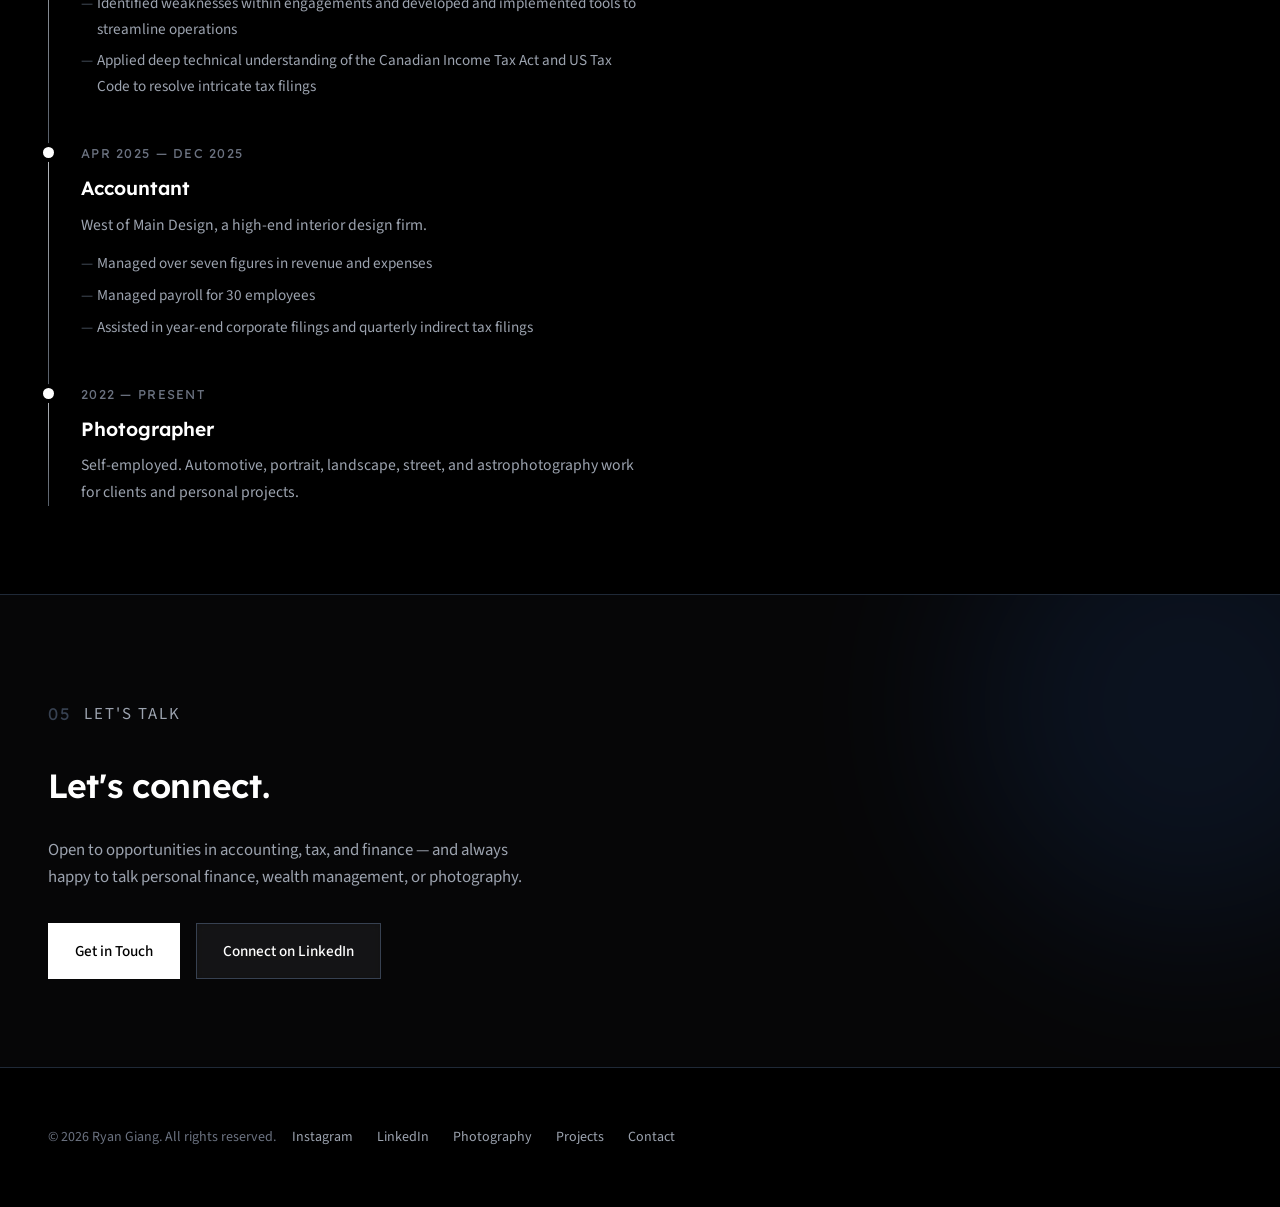
==== commit 064b185f: "SEO: target website-building searches, list service page in sitemap The web-build service page (/dig" ====
--- a/index.html
+++ b/index.html
@@ -4,7 +4,7 @@
 <meta charset="UTF-8">
 <meta name="viewport" content="width=device-width, initial-scale=1.0">
 <title>Ryan Giang | Tax Analyst &amp; Accountant in Ottawa</title>
-<meta name="description" content="Ryan Giang is an Ottawa-based Tax Analyst at Deloitte and accountant, pursuing his CPA designation. BCom Accounting student, photographer, and developer.">
+<meta name="description" content="Ryan Giang — Ottawa-based accountant and Tax Analyst at Deloitte who also designs and builds modern websites for small businesses. Photographer &amp; developer.">
 <meta name="robots" content="index, follow">
 <link rel="canonical" href="https://ryangiang.com/">
 
@@ -17,6 +17,37 @@
 <meta name="twitter:title" content="Ryan Giang | Tax Analyst &amp; Accountant">
 <meta name="twitter:description" content="Ottawa-based Tax Analyst at Deloitte, BCom Accounting student pursuing the CPA designation.">
 <meta name="twitter:image" content="https://ryangiang.com/og/og-about.jpg">
+
+<script type="application/ld+json">
+{
+  "@context": "https://schema.org",
+  "@type": "Person",
+  "name": "Ryan Giang",
+  "url": "https://ryangiang.com/",
+  "jobTitle": ["Accountant", "Tax Analyst", "Web Designer"],
+  "description": "Ottawa-based accountant and Tax Analyst at Deloitte who also designs and builds websites for small businesses.",
+  "knowsAbout": ["Accounting", "Tax Advisory", "Web Design", "Website Development", "Local SEO", "Photography", "AI Integration"],
+  "address": {
+    "@type": "PostalAddress",
+    "addressLocality": "Ottawa",
+    "addressRegion": "ON",
+    "addressCountry": "CA"
+  },
+  "areaServed": ["Ottawa", "Kanata", "Nepean", "Barrhaven", "Orleans"],
+  "makesOffer": {
+    "@type": "Offer",
+    "itemOffered": {
+      "@type": "Service",
+      "name": "Small business website design & development",
+      "url": "https://ryangiang.com/digital-consulting/"
+    }
+  },
+  "sameAs": [
+    "https://www.linkedin.com/in/ryangiang/",
+    "https://www.instagram.com/capitalcarz/"
+  ]
+}
+</script>
 
 <link rel="stylesheet" href="site.css">
 <style>
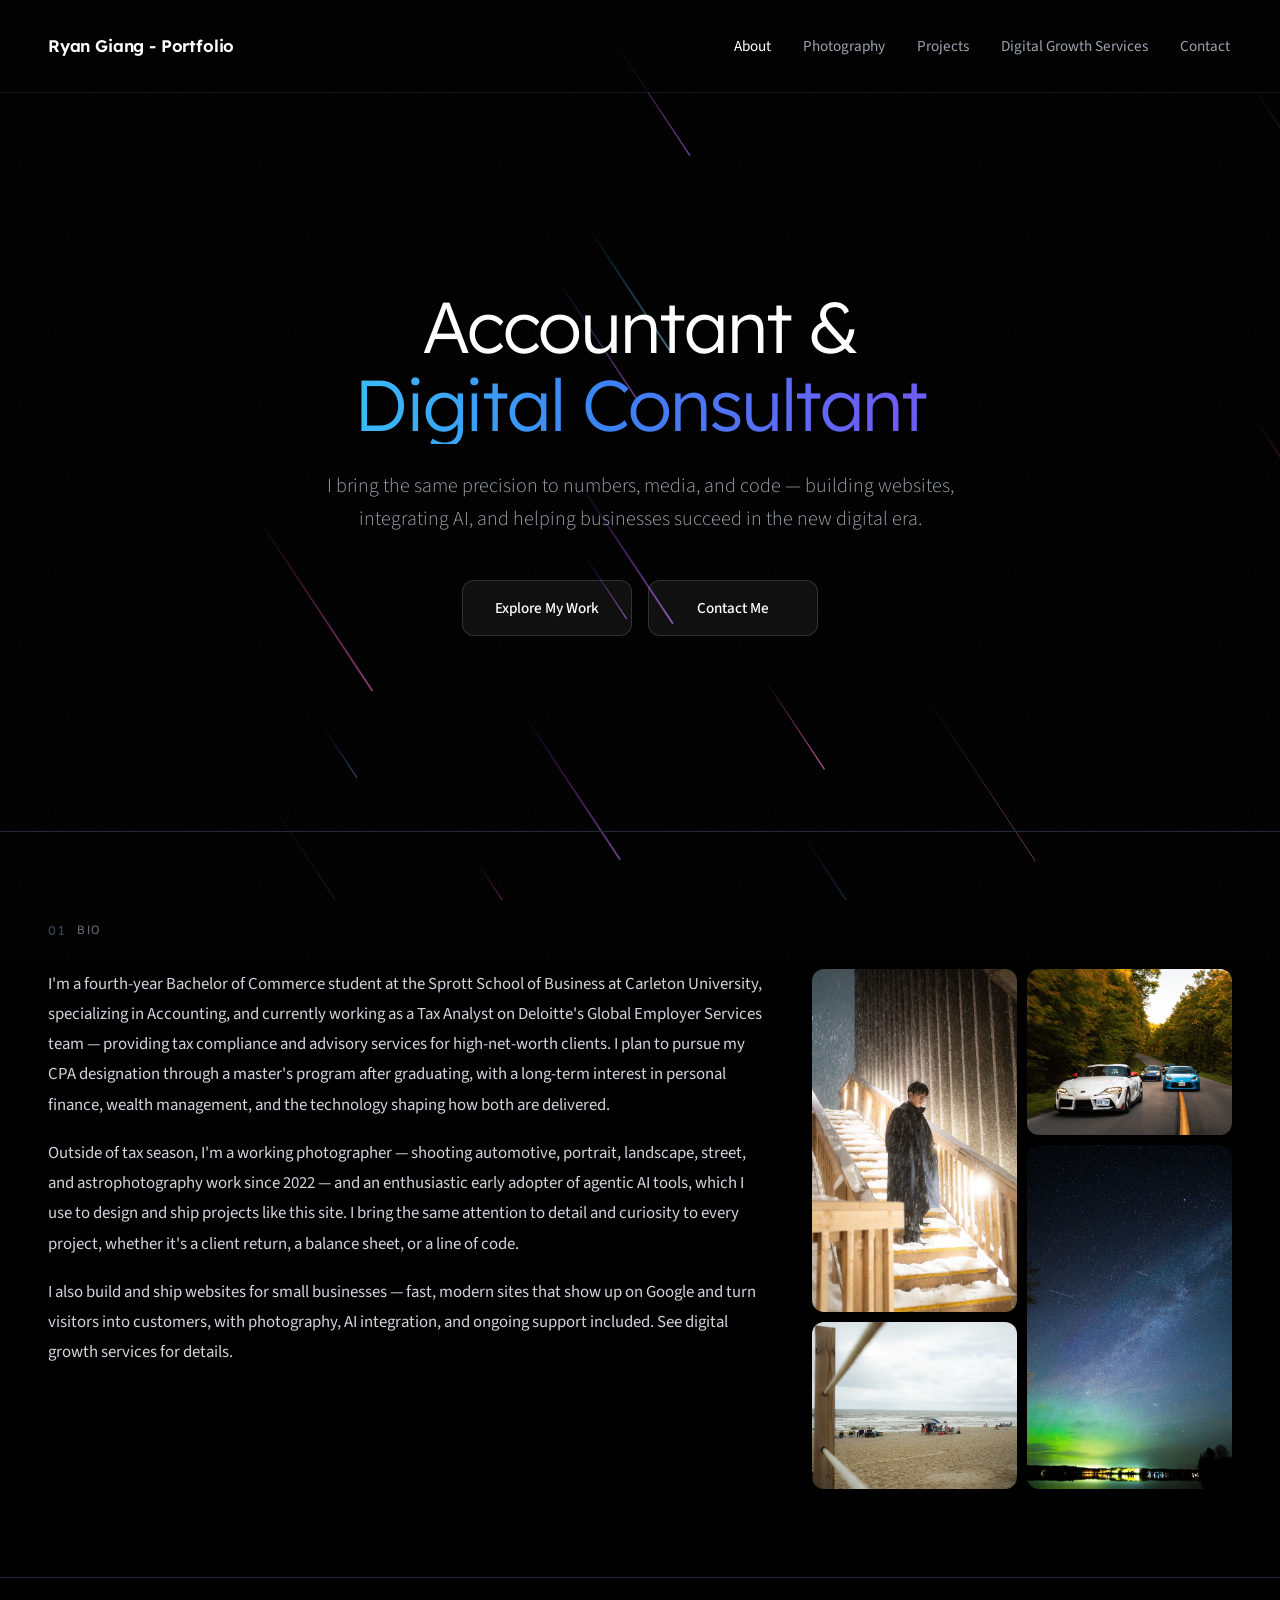
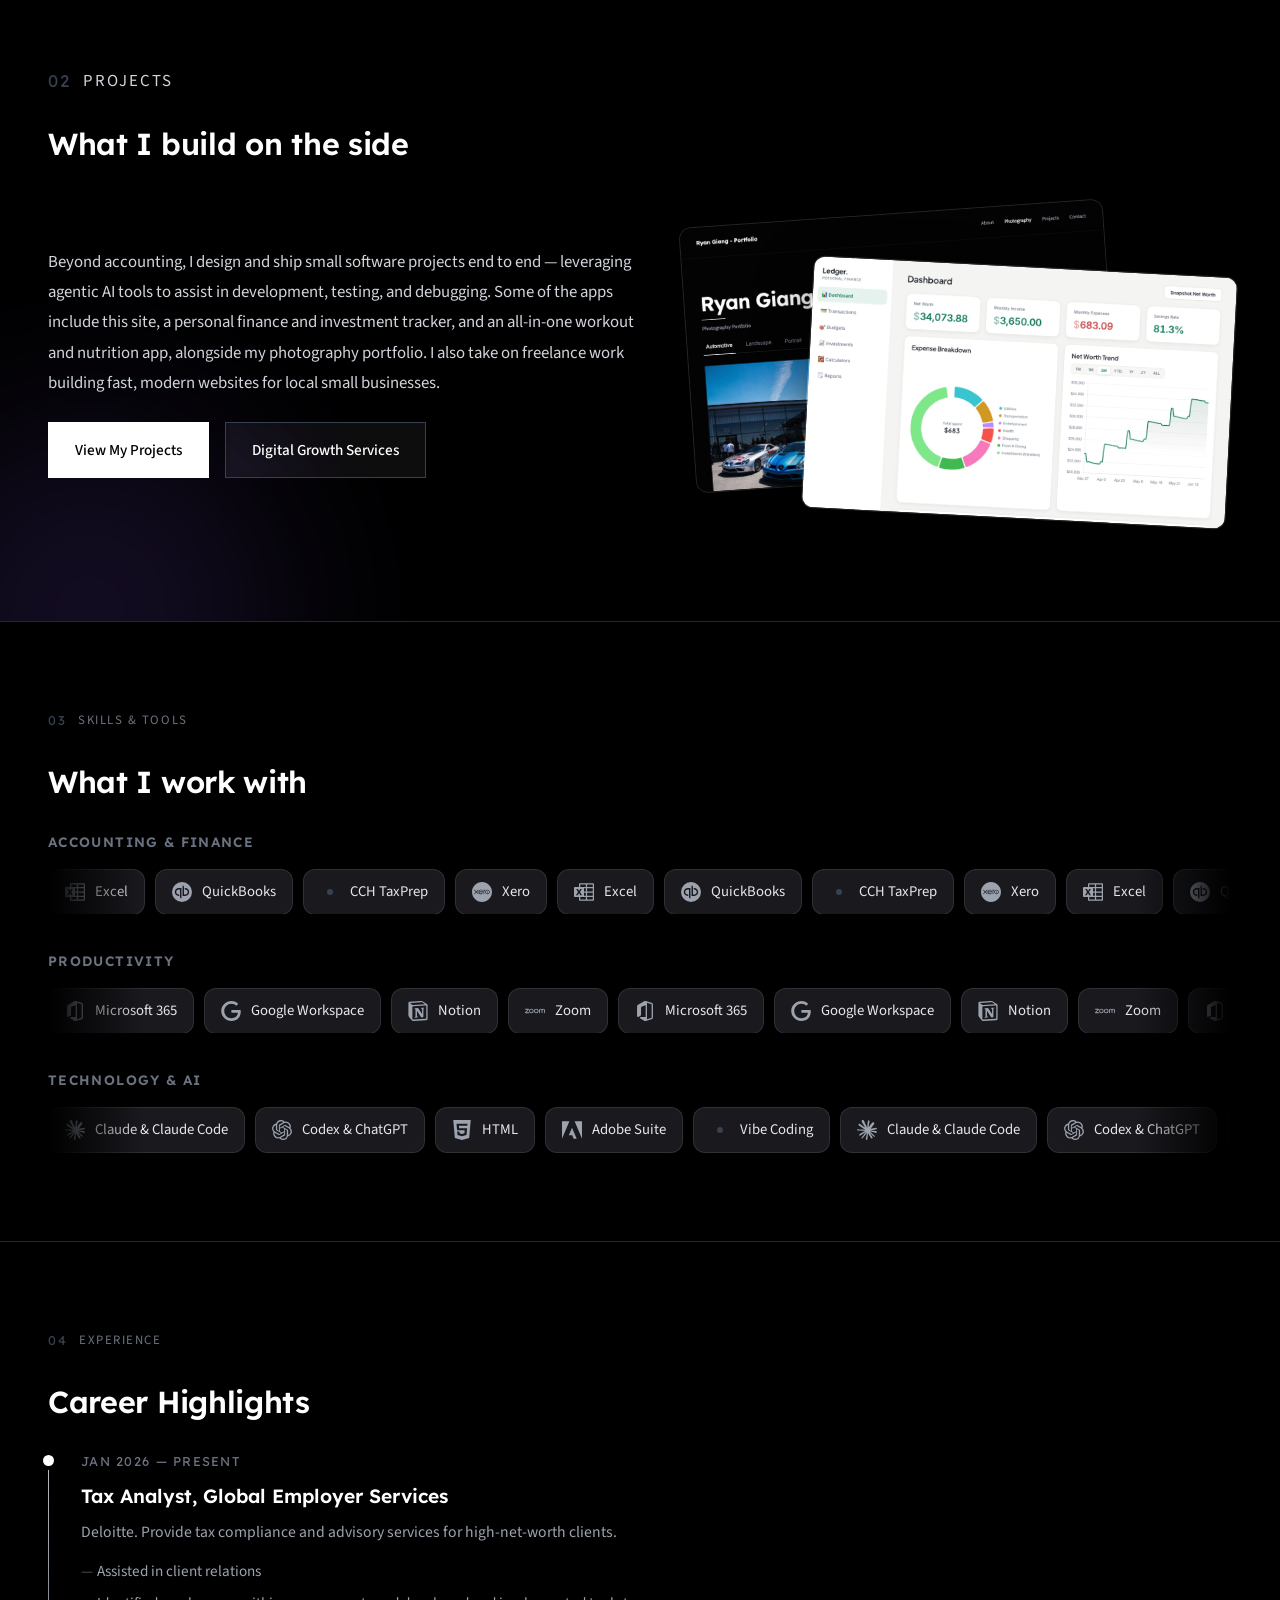
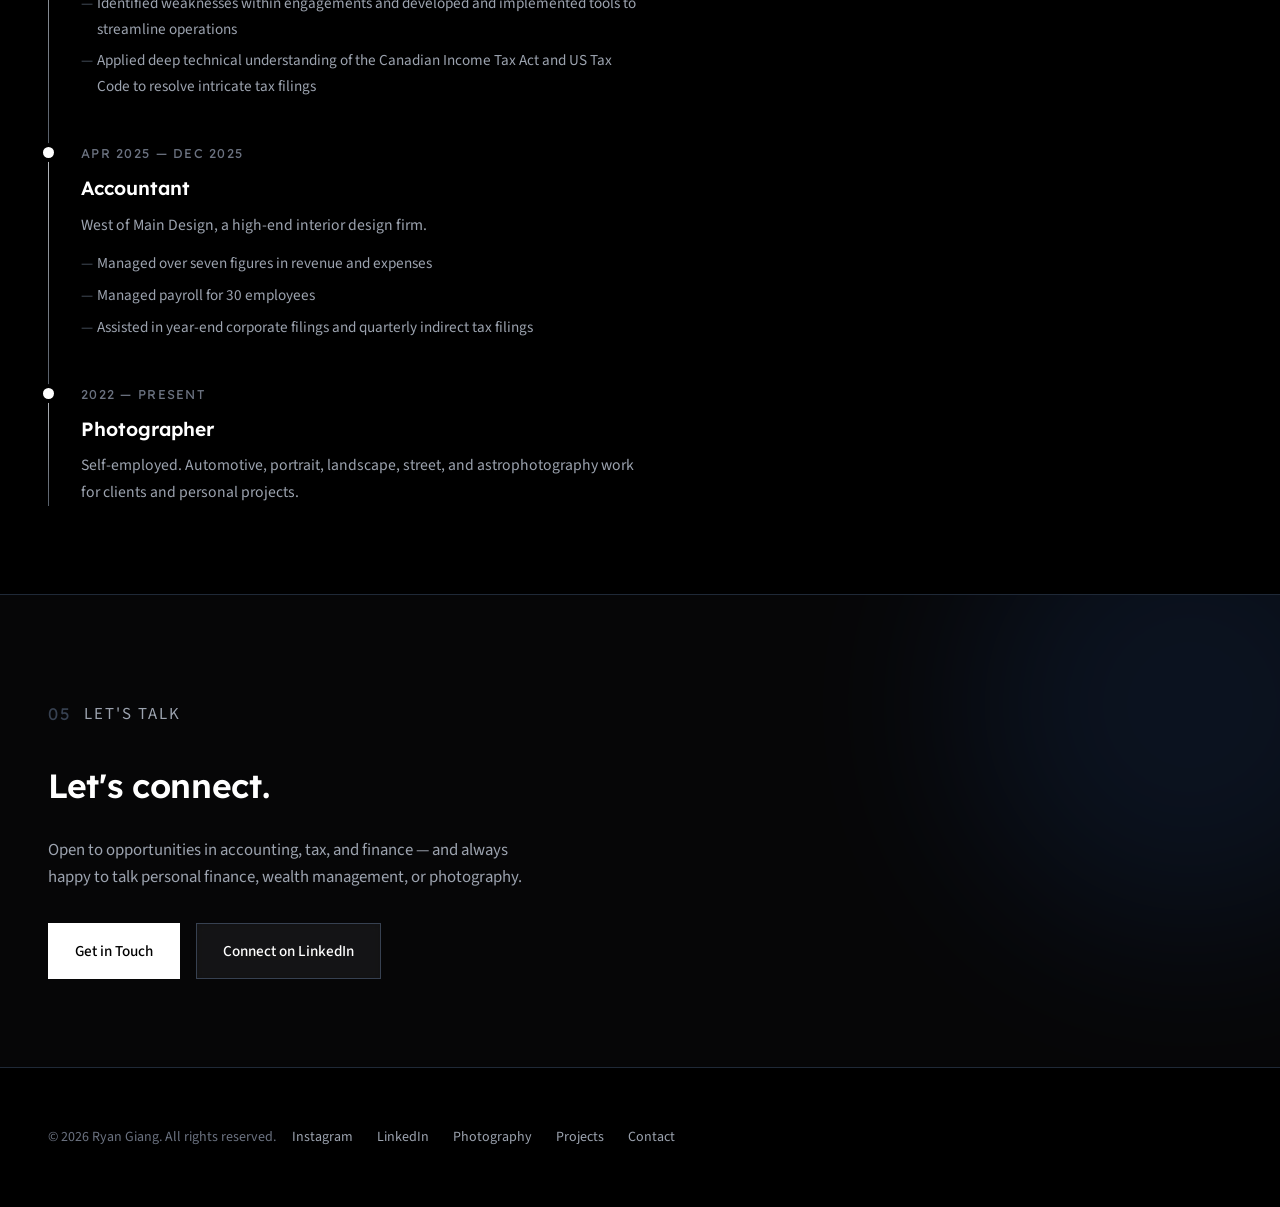
==== commit a4602856: "Rename service route to /digital-growth and switch to clean URLs Rename the digital-consulting/ fold" ====
--- a/index.html
+++ b/index.html
@@ -39,7 +39,7 @@
     "itemOffered": {
       "@type": "Service",
       "name": "Small business website design & development",
-      "url": "https://ryangiang.com/digital-consulting/"
+      "url": "https://ryangiang.com/digital-growth"
     }
   },
   "sameAs": [
@@ -188,13 +188,13 @@
 <canvas id="starfall" aria-hidden="true"></canvas>
 
 <div class="sitenav">
-  <a href="index.html" class="brand">Ryan Giang - Portfolio</a>
+  <a href="/" class="brand">Ryan Giang - Portfolio</a>
   <button type="button" class="nav-toggle" aria-label="Open menu" aria-expanded="false" aria-controls="siteNavLinks"><span></span></button>
   <div class="sitenav-links" id="siteNavLinks">
-    <a href="index.html" class="current">About</a>
-    <a href="photography.html">Photography</a>
-    <a href="projects.html">Projects</a>
-    <a href="/digital-consulting/">Digital Growth Services</a>
+    <a href="/" class="current">About</a>
+    <a href="/photography">Photography</a>
+    <a href="/projects">Projects</a>
+    <a href="/digital-growth">Digital Growth Services</a>
     <button type="button" data-open-contact>Contact</button>
   </div>
 </div>
@@ -208,7 +208,7 @@
       integrating AI, and helping businesses succeed in the new digital era.
     </p>
     <div class="cta-row">
-      <a href="projects.html" class="glass-btn">Explore My Work</a>
+      <a href="/projects" class="glass-btn">Explore My Work</a>
       <button type="button" class="glass-btn" data-open-contact>Contact Me</button>
     </div>
   </div>
@@ -239,14 +239,14 @@
       <p class="p-full">
         I also build and ship websites for small businesses — fast, modern sites
         that show up on Google and turn visitors into customers, with photography,
-        AI integration, and ongoing support included. See <a href="/digital-consulting/">digital
+        AI integration, and ongoing support included. See <a href="/digital-growth">digital
         growth services</a> for details.
       </p>
       <p class="p-short">
         Outside of tax season, I'm a working photographer since 2022 and an early
         adopter of agentic AI tools — the same curiosity and attention to detail
         I bring to every project, client return or line of code. I also build
-        <a href="/digital-consulting/">websites for small businesses</a>.
+        <a href="/digital-growth">websites for small businesses</a>.
       </p>
       <div class="bio-facts" aria-hidden="false">
         <div class="fact">
@@ -288,11 +288,11 @@
         building fast, modern websites for local small businesses.
       </p>
       <div class="cta-row" style="display:flex;gap:16px;flex-wrap:wrap;">
-        <a href="projects.html" class="btn btn-primary">View My Projects</a>
-        <a href="/digital-consulting/" class="btn btn-secondary">Digital Growth Services</a>
+        <a href="/projects" class="btn btn-primary">View My Projects</a>
+        <a href="/digital-growth" class="btn btn-secondary">Digital Growth Services</a>
       </div>
     </div>
-    <a class="teaser-stack" href="projects.html" aria-label="View my projects">
+    <a class="teaser-stack" href="/projects" aria-label="View my projects">
       <img class="ts-1" src="Media/Projects/photography-shot.jpg" alt="" loading="lazy">
       <img class="ts-2" src="Media/Projects/finance-app-shot.jpg" alt="" loading="lazy">
     </a>
@@ -425,8 +425,8 @@
     <div class="links">
       <a href="https://www.instagram.com/capitalcarz/" target="_blank" rel="noopener">Instagram</a>
       <a href="https://www.linkedin.com/in/ryangiang/" target="_blank" rel="noopener">LinkedIn</a>
-      <a href="photography.html">Photography</a>
-      <a href="projects.html">Projects</a>
+      <a href="/photography">Photography</a>
+      <a href="/projects">Projects</a>
       <button type="button" data-open-contact>Contact</button>
     </div>
   </div>
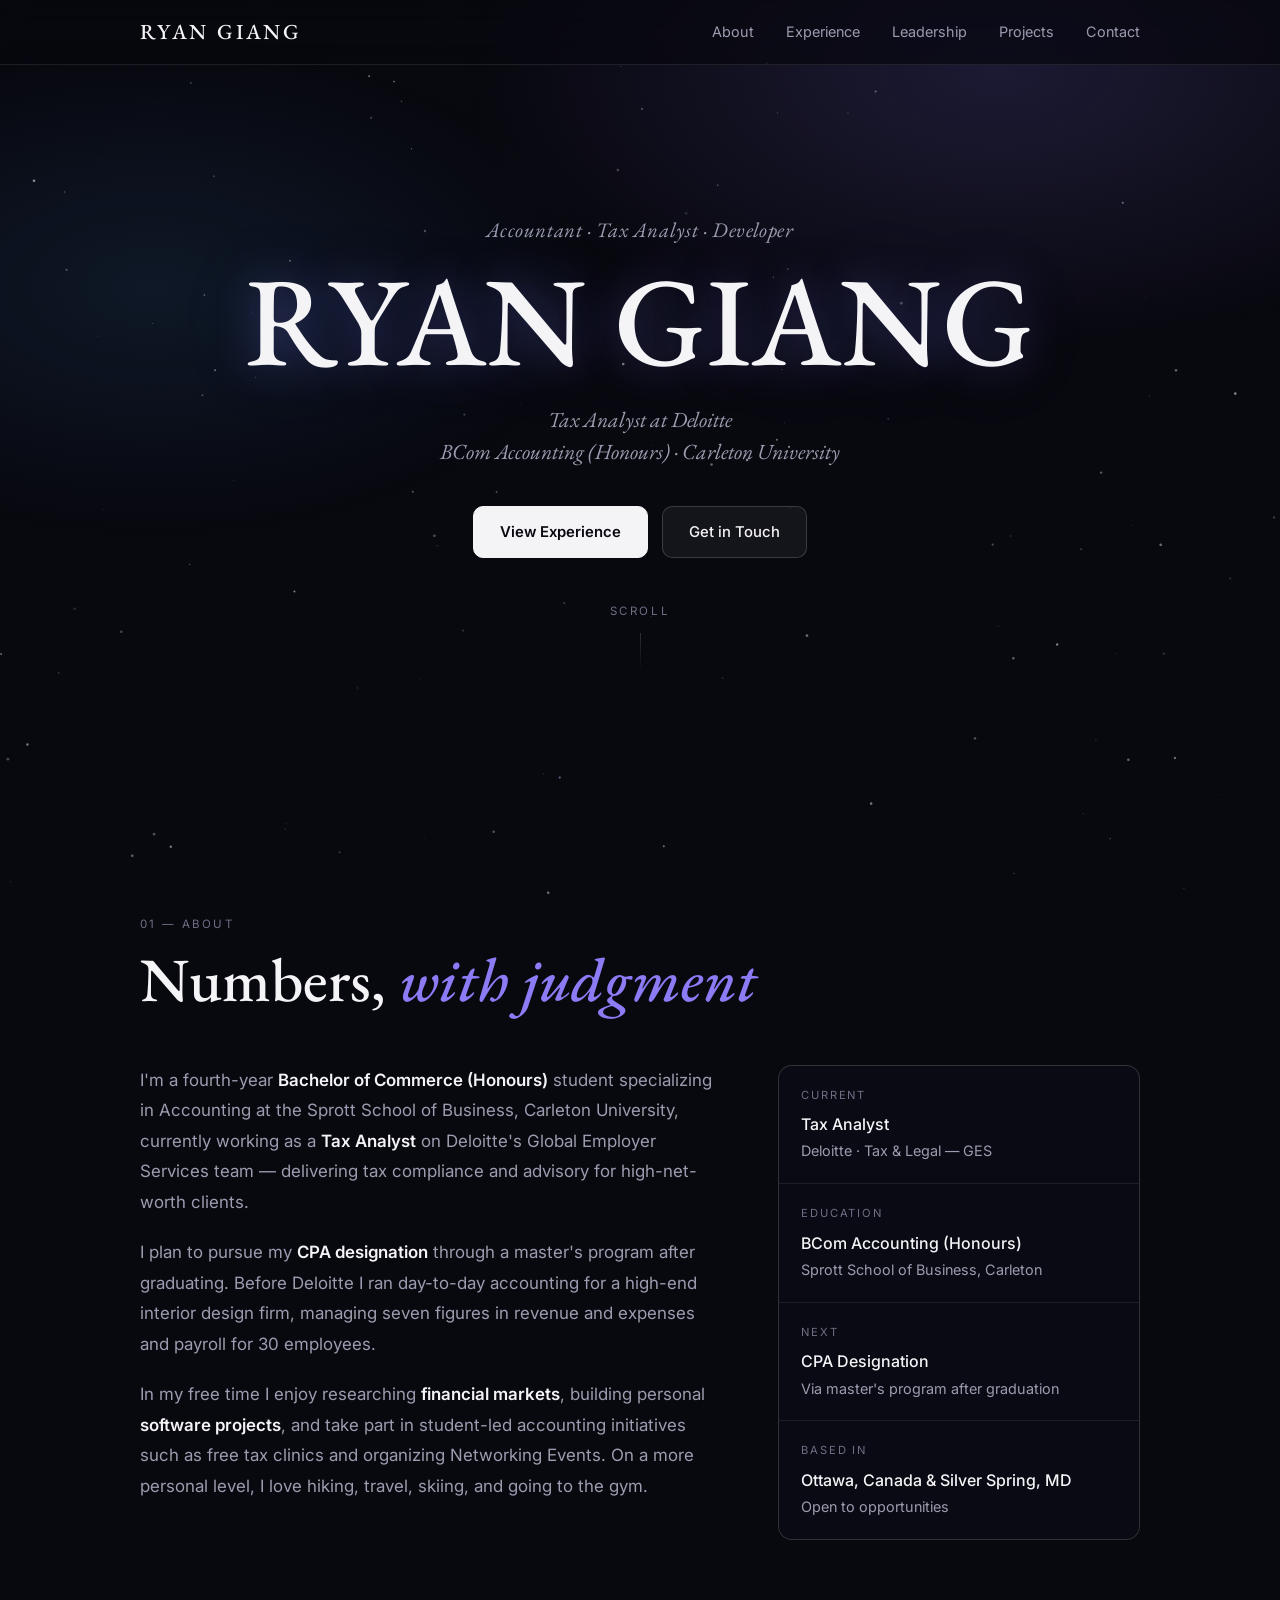
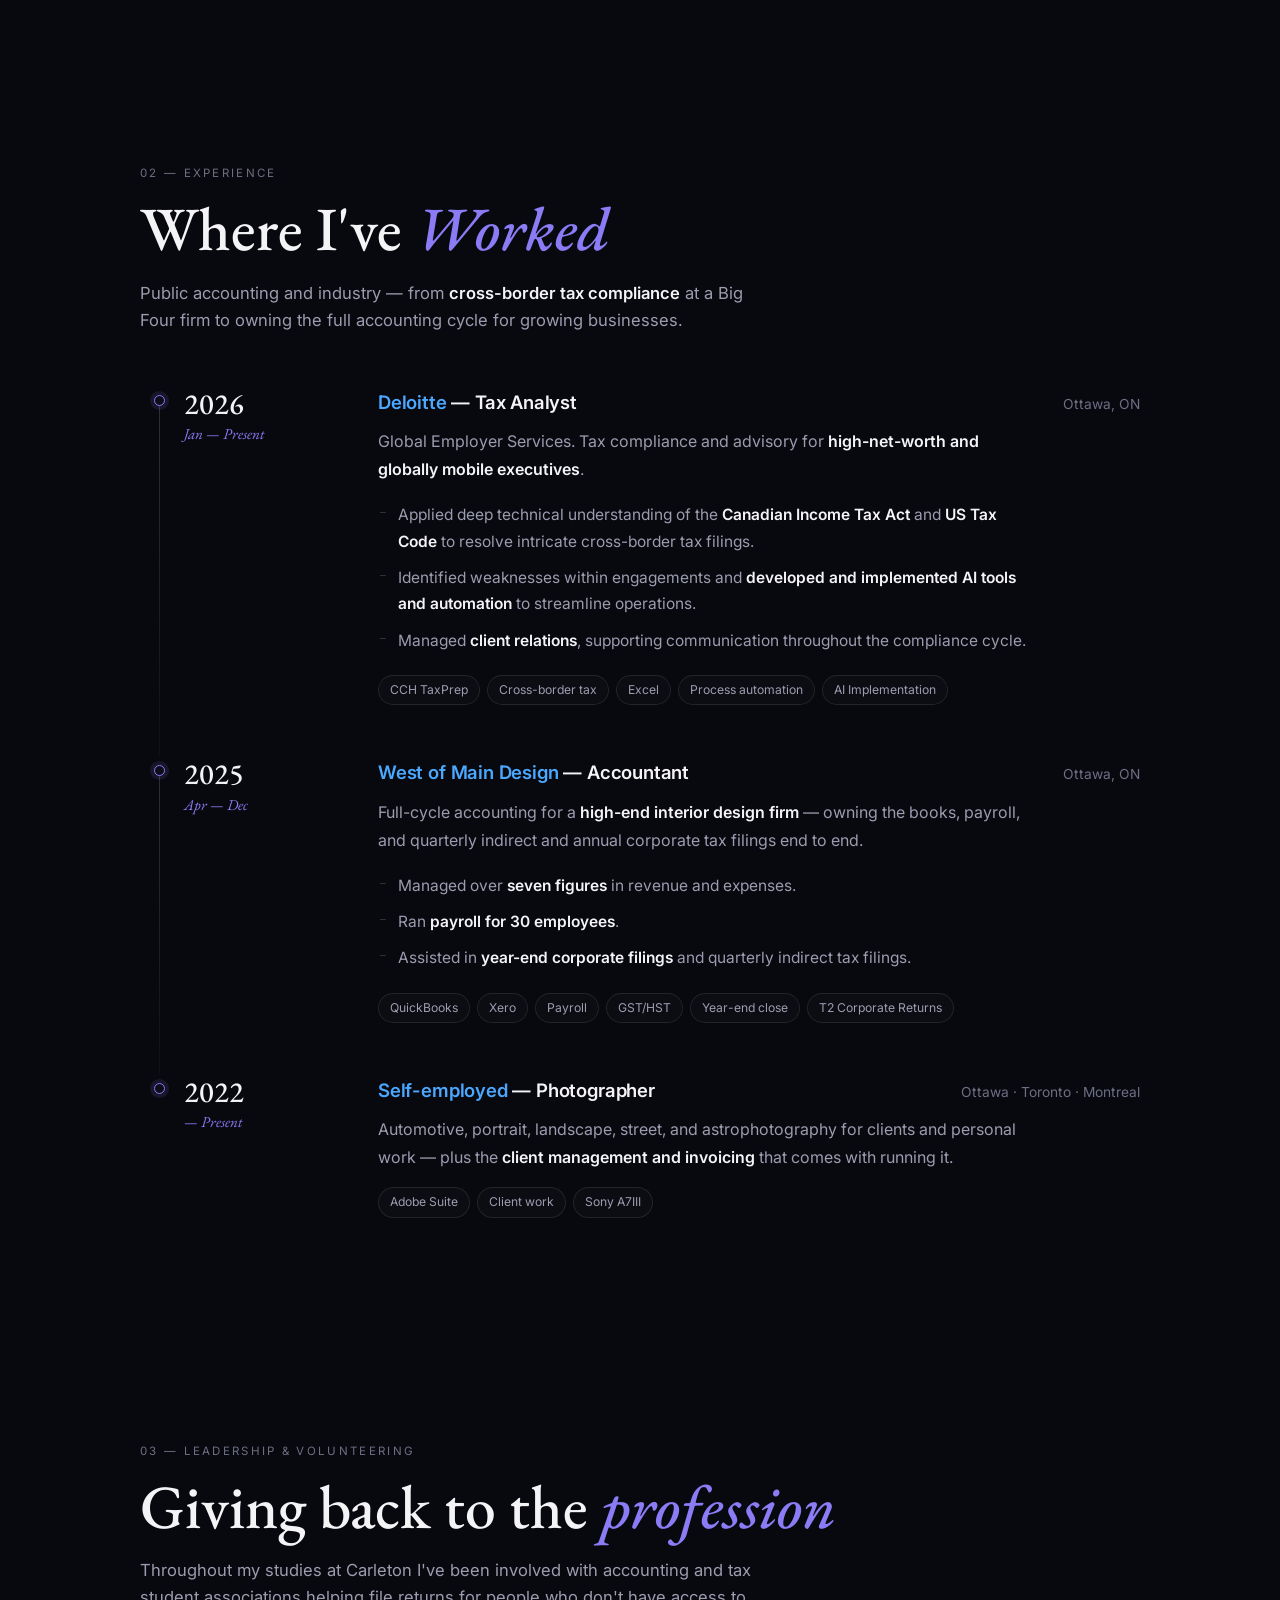
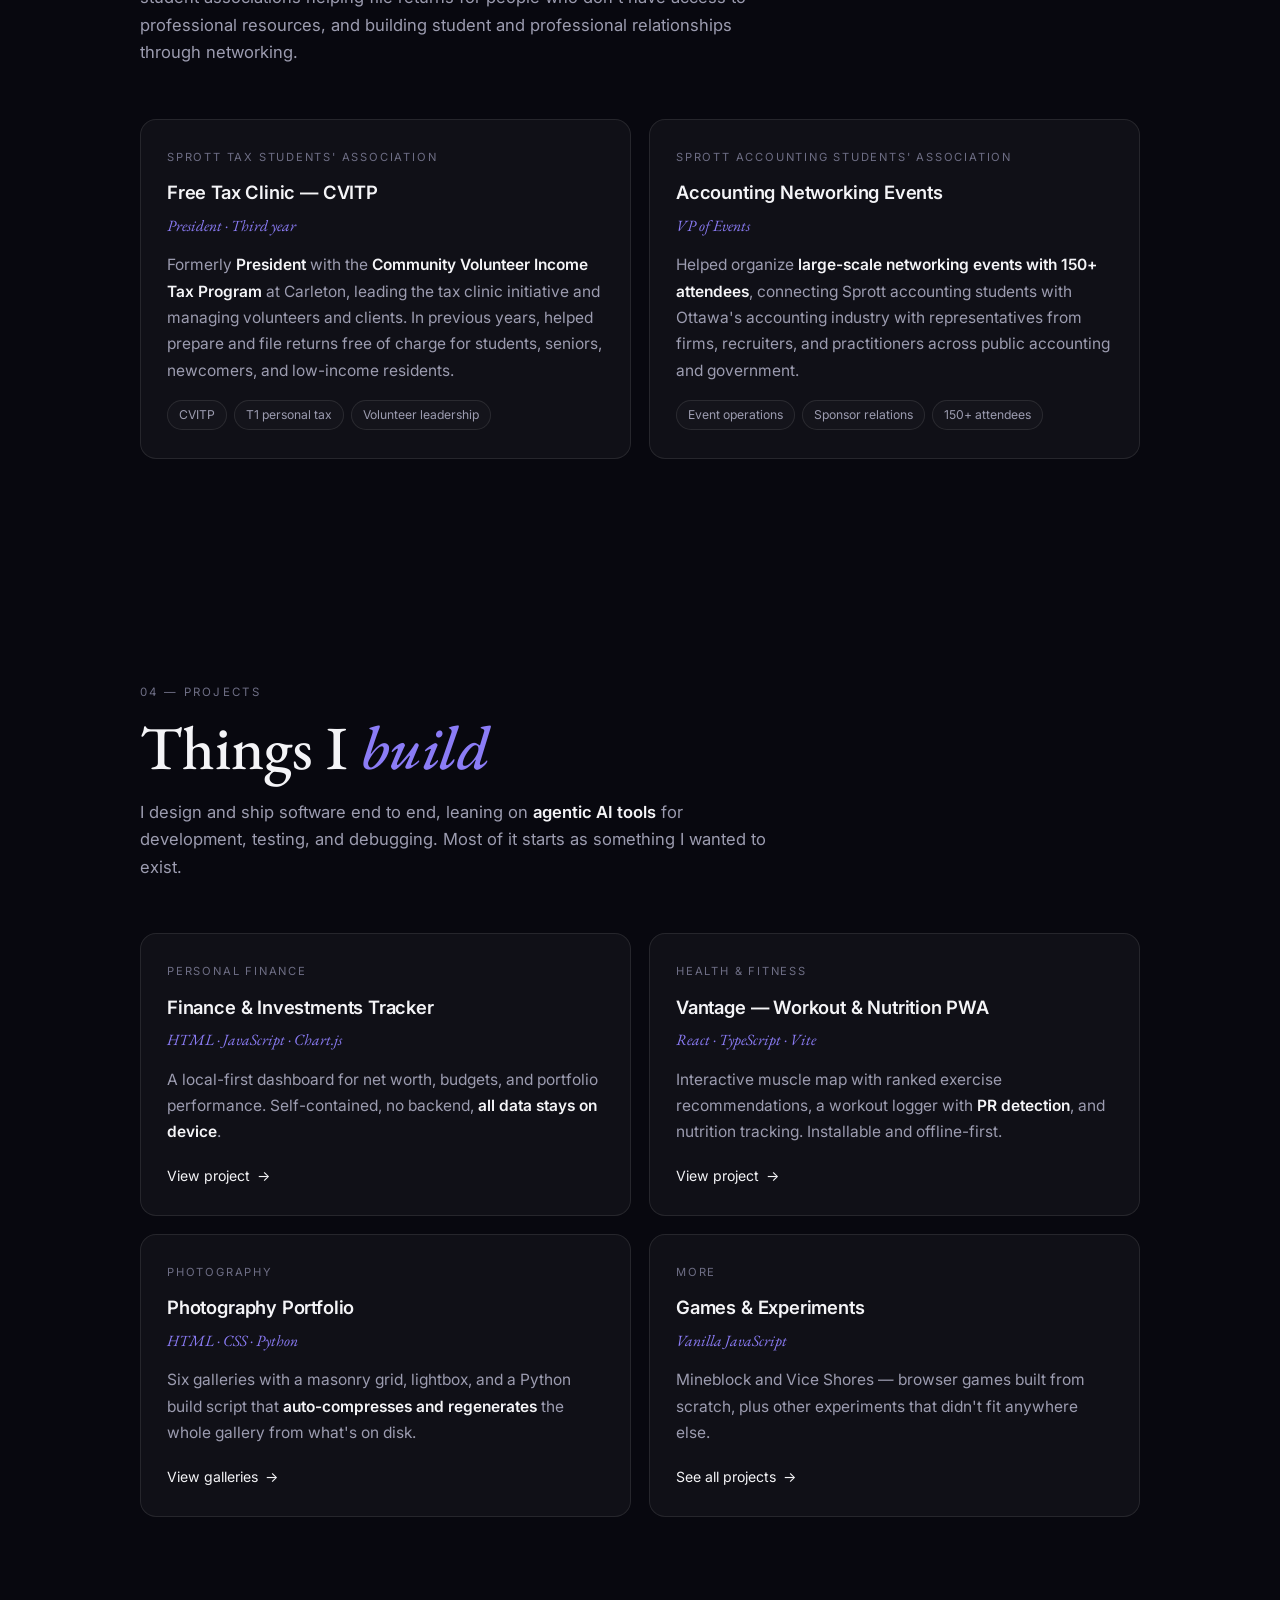
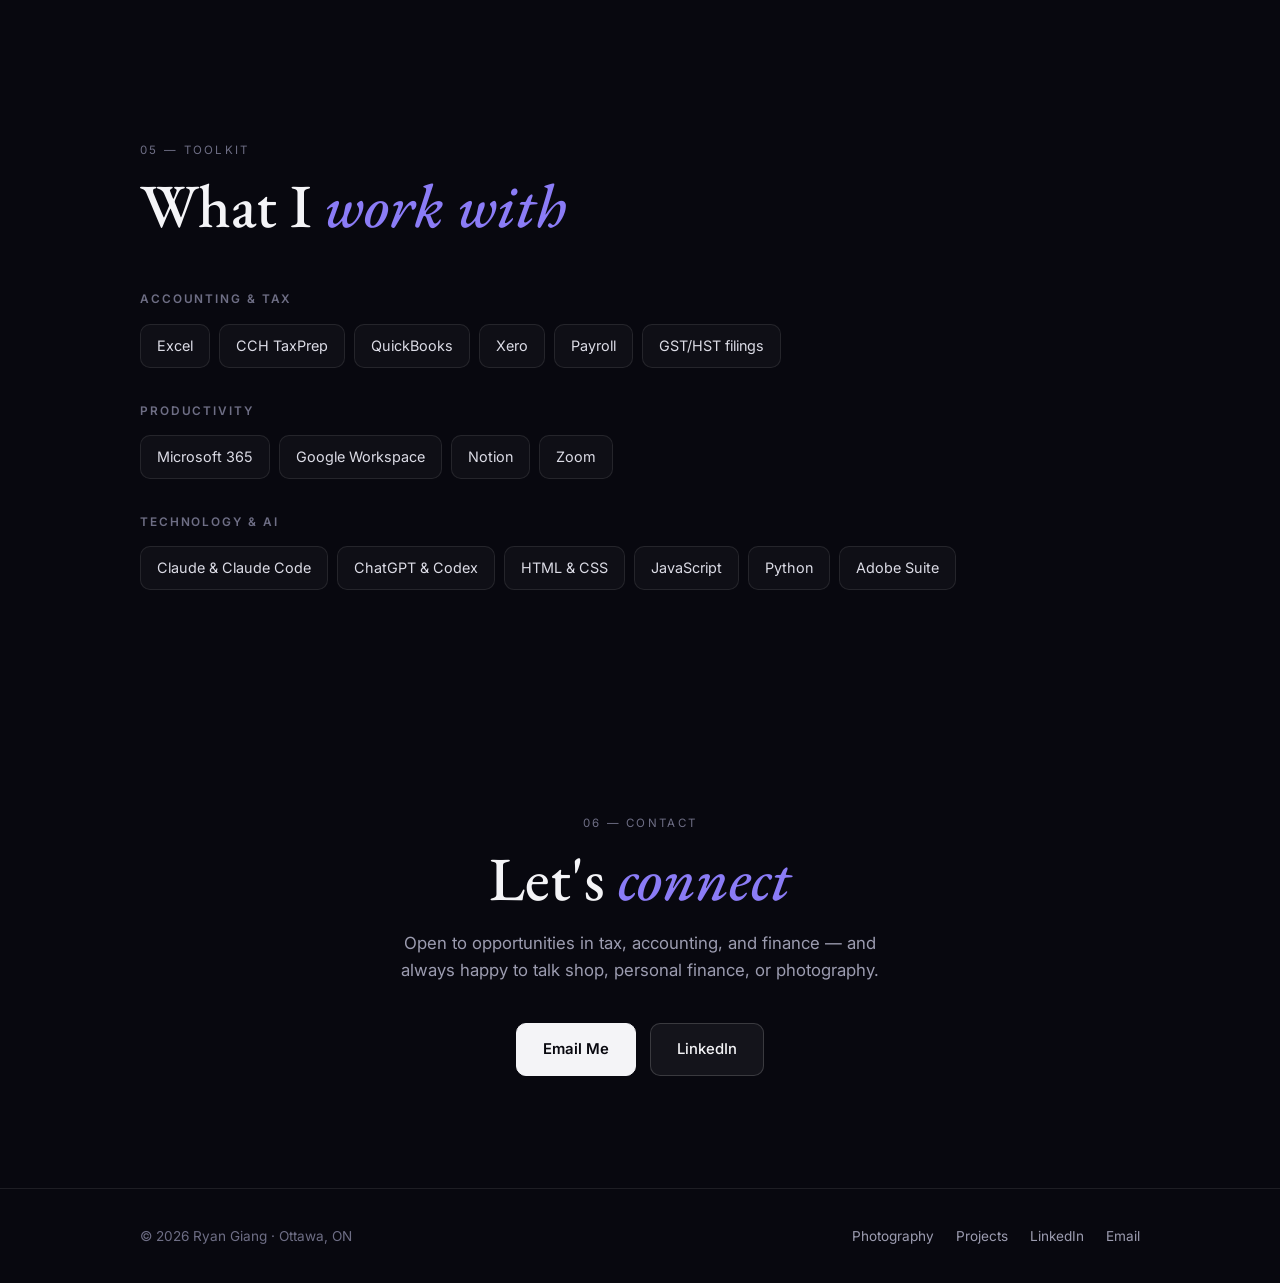
==== commit ac673431: "Rebuild homepage around work experience, volunteering, and projects Replace the previous About page " ====
--- a/index.html
+++ b/index.html
@@ -3,19 +3,19 @@
 <head>
 <meta charset="UTF-8">
 <meta name="viewport" content="width=device-width, initial-scale=1.0">
-<title>Ryan Giang | Tax Analyst &amp; Accountant in Ottawa</title>
-<meta name="description" content="Ryan Giang — Ottawa-based accountant and Tax Analyst at Deloitte who also designs and builds modern websites for small businesses. Photographer &amp; developer.">
+<title>Ryan Giang | Tax Analyst &amp; Accounting Professional in Ottawa</title>
+<meta name="description" content="Ryan Giang — Tax Analyst at Deloitte, BCom Accounting (Honours) at Carleton. Work experience, volunteer tax clinic leadership, and side projects.">
 <meta name="robots" content="index, follow">
 <link rel="canonical" href="https://ryangiang.com/">
 
 <meta property="og:type" content="profile">
-<meta property="og:title" content="Ryan Giang | Tax Analyst &amp; Accountant in Ottawa">
-<meta property="og:description" content="Ottawa-based Tax Analyst at Deloitte, BCom Accounting student pursuing the CPA designation, photographer, and developer.">
+<meta property="og:title" content="Ryan Giang | Tax Analyst &amp; Accounting Professional in Ottawa">
+<meta property="og:description" content="Tax Analyst at Deloitte and BCom Accounting (Honours) student at Carleton. Work experience, volunteer tax clinic leadership, and side projects.">
 <meta property="og:url" content="https://ryangiang.com/">
 <meta property="og:image" content="https://ryangiang.com/og/og-about.jpg">
 <meta name="twitter:card" content="summary_large_image">
 <meta name="twitter:title" content="Ryan Giang | Tax Analyst &amp; Accountant">
-<meta name="twitter:description" content="Ottawa-based Tax Analyst at Deloitte, BCom Accounting student pursuing the CPA designation.">
+<meta name="twitter:description" content="Tax Analyst at Deloitte, BCom Accounting (Honours) at Carleton, pursuing the CPA designation.">
 <meta name="twitter:image" content="https://ryangiang.com/og/og-about.jpg">
 
 <script type="application/ld+json">
@@ -24,508 +24,817 @@
   "@type": "Person",
   "name": "Ryan Giang",
   "url": "https://ryangiang.com/",
-  "jobTitle": ["Accountant", "Tax Analyst", "Web Designer"],
-  "description": "Ottawa-based accountant and Tax Analyst at Deloitte who also designs and builds websites for small businesses.",
-  "knowsAbout": ["Accounting", "Tax Advisory", "Web Design", "Website Development", "Local SEO", "Photography", "AI Integration"],
+  "jobTitle": ["Tax Analyst", "Accountant"],
+  "description": "Ottawa-based Tax Analyst at Deloitte and fourth-year BCom Accounting (Honours) student at Carleton University, pursuing the CPA designation.",
+  "worksFor": { "@type": "Organization", "name": "Deloitte" },
+  "alumniOf": { "@type": "CollegeOrUniversity", "name": "Sprott School of Business, Carleton University" },
+  "knowsAbout": ["Accounting", "Tax Compliance", "Cross-border Tax", "Payroll", "Financial Reporting", "Photography", "Software Development"],
   "address": {
     "@type": "PostalAddress",
     "addressLocality": "Ottawa",
     "addressRegion": "ON",
     "addressCountry": "CA"
   },
-  "areaServed": ["Ottawa", "Kanata", "Nepean", "Barrhaven", "Orleans"],
-  "makesOffer": {
-    "@type": "Offer",
-    "itemOffered": {
-      "@type": "Service",
-      "name": "Small business website design & development",
-      "url": "https://ryangiang.com/digital-growth"
-    }
-  },
   "sameAs": [
     "https://www.linkedin.com/in/ryangiang/",
     "https://www.instagram.com/capitalcarz/"
   ]
 }
 </script>
-
-<link rel="stylesheet" href="site.css">
+<link rel="preconnect" href="https://fonts.googleapis.com">
+<link rel="preconnect" href="https://fonts.gstatic.com" crossorigin>
+<link href="https://fonts.googleapis.com/css2?family=EB+Garamond:ital,wght@0,400;0,500;0,600;1,400;1,500&family=Inter:wght@400;500;600;700&display=swap" rel="stylesheet">
 <style>
-  /* ---- hero: centered "starfall" hero — gradient headline over animated light streaks ---- */
-  .hero{
-    position:relative;min-height:82vh;border-top:none;overflow:hidden;
-    display:flex;align-items:center;justify-content:center;text-align:center;
-    padding:80px 24px;
-  }
-  /* fixed behind the whole page so the streaks run under every section */
-  #starfall{position:fixed;inset:0;z-index:0;width:100%;height:100%;pointer-events:none;}
-  .hero-content{position:relative;z-index:1;max-width:820px;animation:heroFloat 6s ease-in-out infinite;}
-  @keyframes heroFloat{0%,100%{transform:translateY(0);}50%{transform:translateY(-10px);}}
-  .hero h1{
-    font-weight:300;letter-spacing:-0.03em;line-height:1.08;
-    font-size:clamp(2.5rem,7vw,4.5rem);
-  }
-  .hero h1 .gradient-text{
-    display:block;
-    background:linear-gradient(95deg,#38bdf8 5%,#3b82f6 45%,#6d5cf5 90%);
-    -webkit-background-clip:text;background-clip:text;color:transparent;
-  }
-  .hero .subtitle{
-    color:#9ca3af;margin:26px auto 0;font-size:clamp(1.05rem,2vw,1.25rem);
-    max-width:640px;line-height:1.65;font-weight:300;
-  }
-  .hero .cta-row{display:flex;gap:16px;margin-top:44px;flex-wrap:wrap;justify-content:center;}
-  .hero .glass-btn{
-    display:inline-block;min-width:170px;padding:15px 28px;border-radius:12px;cursor:pointer;
-    font-family:inherit;font-size:.95rem;font-weight:500;color:#fff;text-align:center;
-    background:rgba(255,255,255,.06);border:1px solid rgba(255,255,255,.14);
-    transition:background .2s,border-color .2s,transform .15s;
-  }
-  .hero .glass-btn:hover{background:rgba(255,255,255,.12);border-color:rgba(255,255,255,.3);transform:translateY(-1px);}
-  .hero .glass-btn:focus-visible{outline:2px solid #fff;outline-offset:2px;}
-  @media (prefers-reduced-motion: reduce){ .hero-content{animation:none;} }
-
-  /* ---- EDIT ME: bio ---- */
-  .bio-layout{display:grid;grid-template-columns:1fr;gap:36px;align-items:stretch;}
-  .bio-text{min-width:0;}
-  .bio-text p{color:#d1d5db;margin-bottom:18px;line-height:1.8;font-size:1.05rem;max-width:760px;}
-  .bio-text p:last-child{margin-bottom:0;}
-  .bio-text .p-short{display:none;}
-  @media(max-width:600px){
-    .bio-text p{font-size:.98rem;line-height:1.7;}
-    .bio-text .p-full{display:none;}
-    .bio-text .p-short{display:block;}
-  }
-
-  /* desktop-only photo mosaic — fills the full column height, no gaps */
-  .bio-collage{display:none;}
-  @media(min-width:900px){
-    .bio-layout{grid-template-columns:1fr 420px;gap:48px;}
-    .bio-collage{
-      display:grid;grid-template-columns:1fr 1fr;grid-template-rows:1fr 1fr 1fr;
-      gap:10px;height:520px;
-    }
-    .bio-collage img{min-height:0;}
-    .bio-collage .c1{grid-column:1;grid-row:1 / 3;}
-    .bio-collage .c2{grid-column:2;grid-row:1;}
-    .bio-collage .c3{grid-column:1;grid-row:3;}
-    .bio-collage .c4{grid-column:2;grid-row:2 / 4;}
-    .bio-collage img{
-      width:100%;height:100%;object-fit:cover;display:block;background:#111827;
-      border-radius:12px;transition:transform .4s ease,filter .4s ease;filter:saturate(.92);
-    }
-    .bio-collage img:hover{transform:scale(1.03);filter:saturate(1.1);}
-  }
-
-  /* mobile-only fun facts strip, shown instead of the photo collage */
-  .bio-facts{display:flex;gap:12px;overflow-x:auto;margin-top:28px;padding-bottom:4px;}
-  .bio-facts .fact{
-    flex:0 0 auto;background:rgba(255,255,255,.05);border:1px solid rgba(255,255,255,.1);
-    border-radius:12px;padding:14px 18px;min-width:170px;
-    -webkit-backdrop-filter:blur(10px);backdrop-filter:blur(10px);
-  }
-  .bio-facts .fact .fact-label{color:#6b7280;font-size:.72rem;letter-spacing:.08em;text-transform:uppercase;}
-  .bio-facts .fact .fact-value{color:#fff;font-size:.95rem;margin-top:6px;font-weight:500;}
-  @media(min-width:900px){ .bio-facts{display:none;} }
-
-  /* ---- projects teaser: text left, tilted screenshot stack right ---- */
-  .projects-teaser p{color:#d1d5db;max-width:680px;line-height:1.8;font-size:1.05rem;margin-bottom:24px;}
-  .teaser-layout{display:grid;grid-template-columns:1fr;gap:40px;align-items:center;}
-  .teaser-stack{display:none;}
-  @media(min-width:900px){
-    .teaser-layout{grid-template-columns:1.1fr 1fr;}
-    .teaser-stack{display:block;position:relative;height:340px;}
-    .teaser-stack img{
-      position:absolute;width:78%;border-radius:12px;display:block;
-      border:1px solid rgba(255,255,255,.14);box-shadow:0 18px 50px rgba(0,0,0,.55);
-      transition:transform .45s cubic-bezier(.22,1,.36,1);
-    }
-    .teaser-stack .ts-1{top:6%;left:0;transform:rotate(-4deg);z-index:1;}
-    .teaser-stack .ts-2{bottom:4%;right:0;transform:rotate(3deg);z-index:2;}
-    .teaser-stack:hover .ts-1{transform:rotate(-6deg) translate(-8px,-6px);}
-    .teaser-stack:hover .ts-2{transform:rotate(5deg) translate(8px,6px);}
-  }
-
-  /* ---- EDIT ME: skills & tools — icon chips instead of a boxed table ---- */
-  .tool-category{margin-bottom:36px;}
-  .tool-category:last-child{margin-bottom:0;}
-  .tool-category h3{
-    font-size:.85rem;color:#6b7280;text-transform:uppercase;letter-spacing:.1em;
-    margin-bottom:16px;font-weight:600;
-  }
-  .tool-chips{display:flex;flex-wrap:wrap;gap:10px;}
-  .tool-chip{
-    display:flex;align-items:center;gap:10px;
-    background:rgba(255,255,255,.05);border:1px solid rgba(255,255,255,.1);
-    border-radius:12px;padding:10px 16px;white-space:nowrap;
-    -webkit-backdrop-filter:blur(10px);backdrop-filter:blur(10px);
-    transition:border-color .2s,background .2s,transform .15s;
-  }
-  .tool-chip:hover{border-color:rgba(255,255,255,.25);background:rgba(255,255,255,.09);transform:translateY(-2px);}
-  .tool-chip .icon-slot{
-    width:20px;height:20px;flex-shrink:0;display:flex;align-items:center;justify-content:center;
-    color:#9ca3af;
-  }
-  .tool-chip .icon-slot svg{width:20px;height:20px;}
-  .tool-chip .icon-slot .dot{width:6px;height:6px;border-radius:50%;background:#374151;}
-  .tool-chip span{font-size:.92rem;color:#e5e7eb;}
-
-  /* ---- timeline highlight bullets ---- */
-  .timeline-item ul{list-style:none;margin-top:10px;max-width:560px;}
-  .timeline-item li{
-    color:#9ca3af;font-size:.95rem;line-height:1.7;padding:3px 0 3px 16px;position:relative;
-  }
-  .timeline-item li::before{content:'—';position:absolute;left:0;color:#4b5563;}
-
-  /* translucent so the fixed starfall shows through */
-  .cta-section{background:rgba(12,12,14,.55);}
-  .cta-section h2{font-size:2.1rem;max-width:560px;}
-  .cta-section p{color:#9ca3af;margin:18px 0 32px;max-width:480px;font-size:1.05rem;}
+/* ============================================================
+   TOKENS
+   ============================================================ */
+:root{
+  --bg:#08080f;
+  --bg-2:#0c0c18;
+  --ink:#f4f4f7;
+  --muted:#9c9cb0;
+  --dim:#6e6e85;
+  --line:rgba(255,255,255,.09);
+  --line-2:rgba(255,255,255,.16);
+  --card:rgba(255,255,255,.035);
+  --accent:#8b7cf6;
+  --accent-2:#4aa8ff;
+  --serif:'EB Garamond',Georgia,'Times New Roman',serif;
+  --sans:'Inter',-apple-system,BlinkMacSystemFont,'Segoe UI',sans-serif;
+  /* strong curves — built-in easings are too weak */
+  --ease-out:cubic-bezier(.23,1,.32,1);
+  --ease-in-out:cubic-bezier(.77,0,.175,1);
+}
+*{box-sizing:border-box;margin:0;padding:0;}
+html{scroll-behavior:smooth;}
+body{
+  background:var(--bg);color:var(--ink);font-family:var(--sans);
+  font-size:16px;line-height:1.65;-webkit-font-smoothing:antialiased;
+  overflow-x:hidden;
+}
+a{color:inherit;text-decoration:none;}
+img{max-width:100%;display:block;}
+.wrap{max-width:1080px;margin:0 auto;padding:0 24px;}
+@media(min-width:900px){ .wrap{padding:0 40px;} }
+
+/* ============================================================
+   STARFIELD (subtle — fixed, cheap, pauses offscreen)
+   ============================================================ */
+#stars{position:fixed;inset:0;width:100%;height:100%;z-index:0;pointer-events:none;opacity:.6;}
+.veil{
+  position:fixed;inset:0;z-index:1;pointer-events:none;
+  background:
+    radial-gradient(60% 45% at 78% 8%, rgba(139,124,246,.16), transparent 70%),
+    radial-gradient(50% 40% at 12% 32%, rgba(74,168,255,.10), transparent 70%);
+}
+.page{position:relative;z-index:2;}
+
+/* ============================================================
+   NAV
+   ============================================================ */
+.nav{
+  position:sticky;top:0;z-index:50;
+  background:rgba(8,8,15,.72);
+  -webkit-backdrop-filter:blur(14px) saturate(1.3);backdrop-filter:blur(14px) saturate(1.3);
+  border-bottom:1px solid var(--line);
+}
+.nav-in{display:flex;align-items:center;justify-content:space-between;height:64px;}
+.brand{
+  font-family:var(--serif);font-size:1.34rem;font-weight:500;letter-spacing:.13em;
+  text-transform:uppercase;
+}
+.nav-links{display:none;gap:32px;font-size:.9rem;}
+.nav-links a{color:var(--muted);transition:color 160ms ease;position:relative;padding:4px 0;}
+.nav-links a::after{
+  content:'';position:absolute;left:0;right:0;bottom:0;height:1px;
+  background:var(--ink);transform:scaleX(0);transform-origin:left;
+  transition:transform 200ms var(--ease-out);
+}
+@media(hover:hover) and (pointer:fine){
+  .nav-links a:hover{color:var(--ink);}
+  .nav-links a:hover::after{transform:scaleX(1);}
+}
+.nav-toggle{
+  width:44px;height:44px;display:flex;align-items:center;justify-content:center;
+  background:none;border:none;cursor:pointer;color:var(--ink);
+  transition:transform 160ms var(--ease-out);
+}
+.nav-toggle:active{transform:scale(.94);}
+.nav-toggle span{display:block;width:20px;height:1.5px;background:currentColor;position:relative;transition:background 160ms ease;}
+.nav-toggle span::before,.nav-toggle span::after{
+  content:'';position:absolute;left:0;width:20px;height:1.5px;background:currentColor;
+  transition:transform 200ms var(--ease-out),top 200ms var(--ease-out);
+}
+.nav-toggle span::before{top:-6px;} .nav-toggle span::after{top:6px;}
+.nav-toggle[aria-expanded="true"] span{background:transparent;}
+.nav-toggle[aria-expanded="true"] span::before{top:0;transform:rotate(45deg);}
+.nav-toggle[aria-expanded="true"] span::after{top:0;transform:rotate(-45deg);}
+@media(min-width:820px){
+  .nav-links{display:flex;}
+  .nav-toggle{display:none;}
+}
+.nav-drawer{
+  display:none;flex-direction:column;gap:2px;padding:8px 0 18px;
+  border-top:1px solid var(--line);
+}
+.nav-drawer.open{display:flex;}
+.nav-drawer a{color:var(--muted);padding:13px 0;font-size:.98rem;}
+@media(min-width:820px){ .nav-drawer,.nav-drawer.open{display:none;} }
+
+/* ============================================================
+   HERO
+   ============================================================ */
+.hero{
+  min-height:82vh;display:flex;flex-direction:column;
+  align-items:center;justify-content:center;text-align:center;
+  padding:80px 24px 64px;
+}
+.eyebrow{
+  font-family:var(--serif);font-style:italic;color:var(--muted);
+  font-size:clamp(1rem,2.2vw,1.3rem);letter-spacing:.03em;margin-bottom:14px;
+}
+.name-stack{position:relative;}
+.name{
+  font-family:var(--serif);font-weight:500;line-height:.95;
+  font-size:clamp(3.1rem,12.4vw,7.9rem);letter-spacing:.005em;
+  text-transform:uppercase;
+}
+.name.glow{
+  text-shadow:0 0 42px rgba(139,124,246,.34),0 0 90px rgba(74,168,255,.16);
+}
+.hero-sub{
+  color:var(--muted);font-family:var(--serif);font-style:italic;
+  font-size:clamp(1.02rem,2.4vw,1.35rem);margin-top:22px;line-height:1.5;
+}
+.hero-cta{display:flex;gap:14px;flex-wrap:wrap;justify-content:center;margin-top:38px;}
+.btn{
+  display:inline-block;padding:13px 26px;border-radius:10px;font-size:.93rem;
+  font-weight:500;cursor:pointer;font-family:inherit;border:1px solid var(--line-2);
+  color:var(--ink);background:rgba(255,255,255,.05);
+  transition:transform 160ms var(--ease-out),background 200ms ease,border-color 200ms ease;
+}
+.btn:active{transform:scale(.97);}
+@media(hover:hover) and (pointer:fine){
+  .btn:hover{background:rgba(255,255,255,.10);border-color:var(--line-2);}
+}
+.btn-solid{background:var(--ink);color:#08080f;border-color:var(--ink);font-weight:600;}
+@media(hover:hover) and (pointer:fine){ .btn-solid:hover{background:#e3e3ea;} }
+.btn:focus-visible,.nav-toggle:focus-visible,.nav-links a:focus-visible{outline:2px solid var(--accent);outline-offset:3px;}
+
+.scroll-hint{
+  margin-top:44px;color:var(--dim);font-size:.72rem;letter-spacing:.22em;
+  text-transform:uppercase;
+}
+.scroll-hint .line{
+  width:1px;height:38px;margin:12px auto 0;
+  background:linear-gradient(180deg,var(--line-2),transparent);
+}
+
+/* ============================================================
+   SECTIONS
+   ============================================================ */
+section{padding:88px 0;}
+@media(min-width:900px){ section{padding:112px 0;} }
+.sec-head{margin-bottom:52px;}
+.sec-num{
+  font-size:.72rem;letter-spacing:.2em;text-transform:uppercase;color:var(--dim);
+  display:block;margin-bottom:12px;
+}
+.sec-title{
+  font-family:var(--serif);font-weight:500;line-height:1.08;
+  font-size:clamp(2.35rem,6.2vw,3.85rem);
+}
+.sec-title em{font-style:italic;color:var(--accent);}
+.sec-intro{color:var(--muted);max-width:640px;margin-top:18px;font-size:1.04rem;}
+.sec-intro strong{color:var(--ink);font-weight:600;}
+
+/* about */
+.about-grid{display:grid;grid-template-columns:1fr;gap:40px;align-items:start;}
+@media(min-width:900px){ .about-grid{grid-template-columns:1.35fr .85fr;gap:64px;} }
+.about-body p{color:var(--muted);font-size:1.06rem;line-height:1.8;margin-bottom:20px;max-width:620px;}
+.about-body p:last-child{margin-bottom:0;}
+.about-body strong{color:var(--ink);font-weight:600;}
+.facts{display:flex;flex-direction:column;gap:1px;background:var(--line);border:1px solid var(--line);border-radius:14px;overflow:hidden;}
+.fact{background:#0a0a14;padding:20px 22px;}
+.fact dt{font-size:.7rem;letter-spacing:.16em;text-transform:uppercase;color:var(--dim);margin-bottom:7px;}
+.fact dd{font-size:1rem;font-weight:500;}
+.fact dd span{display:block;color:var(--muted);font-size:.9rem;font-weight:400;margin-top:2px;}
+
+/* ============================================================
+   TIMELINE
+   ============================================================ */
+.tl{position:relative;}
+.tl-item{
+  position:relative;display:grid;grid-template-columns:1fr;gap:14px;
+  padding:0 0 52px 30px;
+}
+.tl-item:last-child{padding-bottom:0;}
+/* rail */
+.tl-item::before{
+  content:'';position:absolute;left:5px;top:12px;bottom:0;width:1px;
+  background:linear-gradient(180deg,var(--line-2),rgba(255,255,255,.03));
+}
+.tl-item:last-child::before{display:none;}
+/* node */
+.tl-node{
+  position:absolute;left:0;top:8px;width:11px;height:11px;border-radius:50%;
+  border:1px solid var(--line-2);background:#0d0d1a;
+  transition:transform 220ms var(--ease-out),border-color 220ms ease,box-shadow 220ms ease;
+}
+.tl-item.in .tl-node{border-color:var(--accent);box-shadow:0 0 0 4px rgba(139,124,246,.12);}
+@media(min-width:820px){
+  .tl-item{grid-template-columns:158px 1fr;gap:36px;padding-left:44px;}
+  .tl-item::before{left:19px;}
+  .tl-node{left:14px;}
+}
+.tl-when{padding-top:2px;}
+.tl-year{font-family:var(--serif);font-weight:500;font-size:1.85rem;line-height:1;}
+.tl-range{
+  font-family:var(--serif);font-style:italic;color:var(--accent);
+  font-size:.95rem;margin-top:4px;
+}
+.tl-top{display:flex;flex-wrap:wrap;align-items:baseline;gap:8px;justify-content:space-between;}
+.tl-role{font-size:1.16rem;font-weight:600;letter-spacing:-.01em;}
+.tl-role .org{color:var(--accent-2);}
+.tl-place{color:var(--dim);font-size:.86rem;white-space:nowrap;}
+.tl-desc{color:var(--muted);margin-top:10px;font-size:1rem;line-height:1.75;max-width:660px;}
+.tl-desc b{color:var(--ink);font-weight:600;}
+.tl-list{list-style:none;margin-top:14px;max-width:660px;}
+.tl-list li{
+  color:var(--muted);font-size:.97rem;line-height:1.7;padding:5px 0 5px 20px;position:relative;
+}
+.tl-list li::before{
+  content:'';position:absolute;left:2px;top:15px;width:6px;height:1px;background:var(--line-2);
+}
+.tl-list b{color:var(--ink);font-weight:600;}
+.chips{display:flex;flex-wrap:wrap;gap:7px;margin-top:16px;}
+.chip{
+  font-size:.76rem;color:var(--muted);border:1px solid var(--line);
+  padding:4px 11px;border-radius:999px;background:rgba(255,255,255,.02);
+}
+
+/* ============================================================
+   CARDS (volunteer + projects)
+   ============================================================ */
+.cards{display:grid;grid-template-columns:1fr;gap:18px;}
+@media(min-width:760px){ .cards{grid-template-columns:repeat(2,1fr);} }
+.card{
+  background:var(--card);border:1px solid var(--line);border-radius:16px;
+  padding:28px 26px;display:flex;flex-direction:column;
+  transition:transform 220ms var(--ease-out),border-color 220ms ease,background 220ms ease;
+}
+@media(hover:hover) and (pointer:fine){
+  .card:hover{transform:translateY(-3px);border-color:var(--line-2);background:rgba(255,255,255,.055);}
+}
+.card-kicker{
+  font-size:.7rem;letter-spacing:.16em;text-transform:uppercase;color:var(--dim);margin-bottom:11px;
+}
+.card h3{font-size:1.15rem;font-weight:600;letter-spacing:-.01em;}
+.card .role{
+  font-family:var(--serif);font-style:italic;color:var(--accent);
+  font-size:.98rem;margin-top:5px;
+}
+.card p{color:var(--muted);font-size:.97rem;line-height:1.7;margin-top:13px;flex-grow:1;}
+.card p b{color:var(--ink);font-weight:600;}
+.card-link{
+  margin-top:18px;font-size:.88rem;color:var(--ink);display:inline-flex;
+  align-items:center;gap:7px;align-self:flex-start;
+}
+.card-link .arw{transition:transform 200ms var(--ease-out);display:inline-block;}
+@media(hover:hover) and (pointer:fine){
+  a.card:hover .card-link .arw{transform:translateX(4px);}
+}
+.badge{
+  font-size:.72rem;color:var(--dim);border:1px solid var(--line);
+  padding:4px 11px;border-radius:999px;align-self:flex-start;margin-top:18px;
+}
+
+/* skills */
+.skill-group{margin-bottom:34px;}
+.skill-group:last-child{margin-bottom:0;}
+.skill-group h3{
+  font-size:.74rem;letter-spacing:.16em;text-transform:uppercase;
+  color:var(--dim);margin-bottom:14px;font-weight:600;
+}
+.skill-row{display:flex;flex-wrap:wrap;gap:9px;}
+.skill{
+  border:1px solid var(--line);background:rgba(255,255,255,.03);
+  padding:9px 16px;border-radius:10px;font-size:.9rem;color:#dcdce6;
+  transition:transform 180ms var(--ease-out),border-color 180ms ease,background 180ms ease;
+}
+@media(hover:hover) and (pointer:fine){
+  .skill:hover{transform:translateY(-2px);border-color:var(--line-2);background:rgba(255,255,255,.07);}
+}
+
+/* contact */
+.contact{text-align:center;}
+.contact .sec-title{margin-bottom:18px;}
+.contact p{color:var(--muted);max-width:520px;margin:0 auto 34px;font-size:1.05rem;}
+
+footer{border-top:1px solid var(--line);padding:36px 0;}
+.foot{
+  display:flex;flex-direction:column;gap:14px;align-items:center;text-align:center;
+  color:var(--dim);font-size:.85rem;
+}
+.foot-links{display:flex;gap:22px;flex-wrap:wrap;justify-content:center;}
+.foot-links a{color:var(--muted);transition:color 160ms ease;}
+@media(hover:hover) and (pointer:fine){ .foot-links a:hover{color:var(--ink);} }
+@media(min-width:760px){ .foot{flex-direction:row;justify-content:space-between;text-align:left;} }
+
+/* ============================================================
+   REVEAL — transform+opacity only, staggered 60ms
+   ============================================================ */
+.rv{opacity:0;transform:translateY(14px);}
+.rv.in{
+  opacity:1;transform:translateY(0);
+  transition:opacity 620ms var(--ease-out),transform 620ms var(--ease-out);
+}
+@media (prefers-reduced-motion:reduce){
+  html{scroll-behavior:auto;}
+  .rv,.rv.in{opacity:1;transform:none;transition:none;}
+  *{animation-duration:.01ms !important;transition-duration:.01ms !important;}
+}
 </style>
 </head>
 <body>
 
-<canvas id="starfall" aria-hidden="true"></canvas>
-
-<div class="sitenav">
-  <a href="/" class="brand">Ryan Giang - Portfolio</a>
-  <button type="button" class="nav-toggle" aria-label="Open menu" aria-expanded="false" aria-controls="siteNavLinks"><span></span></button>
-  <div class="sitenav-links" id="siteNavLinks">
-    <a href="/" class="current">About</a>
-    <a href="/photography">Photography</a>
-    <a href="/projects">Projects</a>
-    <a href="/digital-growth">Digital Growth Services</a>
-    <button type="button" data-open-contact>Contact</button>
+<canvas id="stars" aria-hidden="true"></canvas>
+<div class="veil" aria-hidden="true"></div>
+
+<div class="page">
+
+<!-- ============ NAV ============ -->
+<div class="nav">
+  <div class="wrap">
+    <div class="nav-in">
+      <a href="#top" class="brand">Ryan Giang</a>
+      <nav class="nav-links">
+        <a href="#about">About</a>
+        <a href="#experience">Experience</a>
+        <a href="#leadership">Leadership</a>
+        <a href="#projects">Projects</a>
+        <a href="#contact">Contact</a>
+      </nav>
+      <button class="nav-toggle" type="button" aria-label="Open menu" aria-expanded="false" aria-controls="navDrawer"><span></span></button>
+    </div>
+    <div class="nav-drawer" id="navDrawer">
+      <a href="#about">About</a>
+      <a href="#experience">Experience</a>
+      <a href="#leadership">Leadership</a>
+      <a href="#projects">Projects</a>
+      <a href="#contact">Contact</a>
+    </div>
   </div>
 </div>
 
-<!-- ============ EDIT ME: HERO — headline copy + starfall canvas ============ -->
-<section class="hero">
-  <div class="hero-content">
-    <h1>Accountant &amp;<span class="gradient-text">Digital Consultant</span></h1>
-    <p class="subtitle">
-      I bring the same precision to numbers, media, and code — building websites,
-      integrating AI, and helping businesses succeed in the new digital era.
+<!-- ============ HERO ============ -->
+<header class="hero" id="top">
+  <p class="eyebrow rv">Accountant · Tax Analyst · Developer</p>
+  <div class="name-stack rv">
+    <h1 class="name glow">Ryan Giang</h1>
+  </div>
+  <p class="hero-sub rv">
+    Tax Analyst at Deloitte<br>
+    BCom Accounting (Honours) · Carleton University
+  </p>
+  <div class="hero-cta rv">
+    <a href="#experience" class="btn btn-solid">View Experience</a>
+    <a href="#contact" class="btn">Get in Touch</a>
+  </div>
+  <div class="scroll-hint rv">
+    Scroll
+    <div class="line"></div>
+  </div>
+</header>
+
+<!-- ============ ABOUT ============ -->
+<section id="about">
+  <div class="wrap">
+    <div class="sec-head rv">
+      <span class="sec-num">01 — About</span>
+      <h2 class="sec-title">Numbers, <em>with judgment</em></h2>
+    </div>
+    <div class="about-grid">
+      <div class="about-body">
+        <p class="rv">
+          I'm a fourth-year <strong>Bachelor of Commerce (Honours)</strong> student specializing in
+          Accounting at the Sprott School of Business, Carleton University, currently working as a
+          <strong>Tax Analyst</strong> on Deloitte's Global Employer Services team — delivering tax
+          compliance and advisory for high-net-worth clients.
+        </p>
+        <p class="rv">
+          I plan to pursue my <strong>CPA designation</strong> through a master's program after
+          graduating. Before Deloitte I ran day-to-day accounting for a high-end interior design firm,
+          managing seven figures in revenue and expenses and payroll for 30 employees.
+        </p>
+        <p class="rv">
+          In my free time I enjoy researching <strong>financial markets</strong>, building personal <strong>software projects</strong>, and take part in student-led accounting initiatives such as free tax clinics and organizing Networking Events. 
+          On a more personal level, I love hiking, travel, skiing, and going to the gym. 
+        </p>
+      </div>
+      <dl class="facts rv">
+        <div class="fact">
+          <dt>Current</dt>
+          <dd>Tax Analyst<span>Deloitte · Tax &amp; Legal — GES</span></dd>
+        </div>
+        <div class="fact">
+          <dt>Education</dt>
+          <dd>BCom Accounting (Honours)<span>Sprott School of Business, Carleton</span></dd>
+        </div>
+        <div class="fact">
+          <dt>Next</dt>
+          <dd>CPA Designation<span>Via master's program after graduation</span></dd>
+        </div>
+        <div class="fact">
+          <dt>Based in</dt>
+          <dd>Ottawa, Canada &amp; Silver Spring, MD<span>Open to opportunities</span></dd>
+        </div>
+      </dl>
+    </div>
+  </div>
+</section>
+
+<!-- ============ EXPERIENCE ============ -->
+<section id="experience">
+  <div class="wrap">
+    <div class="sec-head rv">
+      <span class="sec-num">02 — Experience</span>
+      <h2 class="sec-title">Where I've <em>Worked</em></h2>
+      <p class="sec-intro">
+        Public accounting and industry — from <strong>cross-border tax compliance</strong> at a Big Four
+        firm to owning the full accounting cycle for growing businesses.
+      </p>
+    </div>
+
+    <div class="tl">
+      <!-- Deloitte -->
+      <article class="tl-item rv">
+        <span class="tl-node" aria-hidden="true"></span>
+        <div class="tl-when">
+          <div class="tl-year">2026</div>
+          <div class="tl-range">Jan — Present</div>
+        </div>
+        <div>
+          <div class="tl-top">
+            <h3 class="tl-role"><span class="org">Deloitte</span> — Tax Analyst</h3>
+            <span class="tl-place">Ottawa, ON</span>
+          </div>
+          <p class="tl-desc">
+            Global Employer Services. Tax compliance and advisory for
+            <b>high-net-worth and globally mobile executives</b>.
+          </p>
+          <ul class="tl-list">
+            <li>Applied deep technical understanding of the <b>Canadian Income Tax Act</b> and <b>US Tax Code</b> to resolve intricate cross-border tax filings.</li>
+            <li>Identified weaknesses within engagements and <b>developed and implemented AI tools and automation</b> to streamline operations.</li>
+            <li>Managed <b>client relations</b>, supporting communication throughout the compliance cycle.</li>
+          </ul>
+          <div class="chips">
+            <span class="chip">CCH TaxPrep</span>
+            <span class="chip">Cross-border tax</span>
+            <span class="chip">Excel</span>
+            <span class="chip">Process automation</span>
+            <span class="chip">AI Implementation</span>
+          </div>
+        </div>
+      </article>
+
+      <!-- West of Main -->
+      <article class="tl-item rv">
+        <span class="tl-node" aria-hidden="true"></span>
+        <div class="tl-when">
+          <div class="tl-year">2025</div>
+          <div class="tl-range">Apr — Dec</div>
+        </div>
+        <div>
+          <div class="tl-top">
+            <h3 class="tl-role"><span class="org">West of Main Design</span> — Accountant</h3>
+            <span class="tl-place">Ottawa, ON</span>
+          </div>
+          <p class="tl-desc">
+            Full-cycle accounting for a <b>high-end interior design firm</b> — owning the books,
+            payroll, and quarterly indirect and annual corporate tax filings end to end.
+          </p>
+          <ul class="tl-list">
+            <li>Managed over <b>seven figures</b> in revenue and expenses.</li>
+            <li>Ran <b>payroll for 30 employees</b>.</li>
+            <li>Assisted in <b>year-end corporate filings</b> and quarterly indirect tax filings.</li>
+          </ul>
+          <div class="chips">
+            <span class="chip">QuickBooks</span>
+            <span class="chip">Xero</span>
+            <span class="chip">Payroll</span>
+            <span class="chip">GST/HST</span>
+            <span class="chip">Year-end close</span>
+            <span class="chip">T2 Corporate Returns</span>
+          </div>
+        </div>
+      </article>
+
+      <!-- Photography -->
+      <article class="tl-item rv">
+        <span class="tl-node" aria-hidden="true"></span>
+        <div class="tl-when">
+          <div class="tl-year">2022</div>
+          <div class="tl-range">— Present</div>
+        </div>
+        <div>
+          <div class="tl-top">
+            <h3 class="tl-role"><span class="org">Self-employed</span> — Photographer</h3>
+            <span class="tl-place">Ottawa · Toronto · Montreal</span>
+          </div>
+          <p class="tl-desc">
+            Automotive, portrait, landscape, street, and astrophotography for clients and personal work —
+            plus the <b>client management and invoicing</b> that comes with running it.
+          </p>
+          <div class="chips">
+            <span class="chip">Adobe Suite</span>
+            <span class="chip">Client work</span>
+            <span class="chip">Sony A7III</span>
+          </div>
+        </div>
+      </article>
+    </div>
+  </div>
+</section>
+
+<!-- ============ LEADERSHIP / VOLUNTEER ============ -->
+<section id="leadership">
+  <div class="wrap">
+    <div class="sec-head rv">
+      <span class="sec-num">03 — Leadership &amp; Volunteering</span>
+      <h2 class="sec-title">Giving back to the <em>profession</em></h2>
+      <p class="sec-intro">
+        Throughout my studies at Carleton I've been involved with accounting and tax student associations helping file returns for people who
+        don't have access to professional resources, and building student and professional relationships through networking.
+      </p>
+    </div>
+
+    <div class="cards">
+      <article class="card rv">
+        <span class="card-kicker">Sprott Tax Students' Association</span>
+        <h3>Free Tax Clinic — CVITP</h3>
+        <p class="role">President · Third year</p>
+        <p>
+          Formerly <b>President</b> with the <b>Community Volunteer Income Tax Program</b> at Carleton, leading the tax clinic initiative and managing volunteers and clients. In previous years, helped prepare and file returns free of charge for students, seniors, newcomers, and
+          low-income residents.
+        </p>
+        <div class="chips">
+          <span class="chip">CVITP</span>
+          <span class="chip">T1 personal tax</span>
+          <span class="chip">Volunteer leadership</span>
+        </div>
+      </article>
+
+      <article class="card rv">
+        <span class="card-kicker">Sprott Accounting Students' Association</span>
+        <h3>Accounting Networking Events</h3>
+        <p class="role">VP of Events</p>
+        <p>
+          Helped organize <b>large-scale networking events with 150+ attendees</b>, connecting Sprott
+          accounting students with Ottawa's accounting industry with representatives from firms, recruiters, and practitioners
+          across public accounting and government.
+        </p>
+        <div class="chips">
+          <span class="chip">Event operations</span>
+          <span class="chip">Sponsor relations</span>
+          <span class="chip">150+ attendees</span>
+        </div>
+      </article>
+    </div>
+  </div>
+</section>
+
+<!-- ============ PROJECTS ============ -->
+<section id="projects">
+  <div class="wrap">
+    <div class="sec-head rv">
+      <span class="sec-num">04 — Projects</span>
+      <h2 class="sec-title">Things I <em>build</em></h2>
+      <p class="sec-intro">
+        I design and ship software end to end, leaning on <strong>agentic AI tools</strong> for
+        development, testing, and debugging. Most of it starts as something I wanted to exist.
+      </p>
+    </div>
+
+    <div class="cards">
+      <a class="card rv" href="/finance-app">
+        <span class="card-kicker">Personal Finance</span>
+        <h3>Finance &amp; Investments Tracker</h3>
+        <p class="role">HTML · JavaScript · Chart.js</p>
+        <p>
+          A local-first dashboard for net worth, budgets, and portfolio performance. Self-contained,
+          no backend, <b>all data stays on device</b>.
+        </p>
+        <span class="card-link">View project <span class="arw" aria-hidden="true">→</span></span>
+      </a>
+
+      <a class="card rv" href="/vantage/">
+        <span class="card-kicker">Health &amp; Fitness</span>
+        <h3>Vantage — Workout &amp; Nutrition PWA</h3>
+        <p class="role">React · TypeScript · Vite</p>
+        <p>
+          Interactive muscle map with ranked exercise recommendations, a workout logger with
+          <b>PR detection</b>, and nutrition tracking. Installable and offline-first.
+        </p>
+        <span class="card-link">View project <span class="arw" aria-hidden="true">→</span></span>
+      </a>
+
+      <a class="card rv" href="/photography">
+        <span class="card-kicker">Photography</span>
+        <h3>Photography Portfolio</h3>
+        <p class="role">HTML · CSS · Python</p>
+        <p>
+          Six galleries with a masonry grid, lightbox, and a Python build script that
+          <b>auto-compresses and regenerates</b> the whole gallery from what's on disk.
+        </p>
+        <span class="card-link">View galleries <span class="arw" aria-hidden="true">→</span></span>
+      </a>
+
+      <a class="card rv" href="/projects">
+        <span class="card-kicker">More</span>
+        <h3>Games &amp; Experiments</h3>
+        <p class="role">Vanilla JavaScript</p>
+        <p>
+          Mineblock and Vice Shores — browser games built from scratch, plus other experiments that
+          didn't fit anywhere else.
+        </p>
+        <span class="card-link">See all projects <span class="arw" aria-hidden="true">→</span></span>
+      </a>
+    </div>
+  </div>
+</section>
+
+<!-- ============ SKILLS ============ -->
+<section id="skills">
+  <div class="wrap">
+    <div class="sec-head rv">
+      <span class="sec-num">05 — Toolkit</span>
+      <h2 class="sec-title">What I <em>work with</em></h2>
+    </div>
+
+    <div class="skill-group rv">
+      <h3>Accounting &amp; Tax</h3>
+      <div class="skill-row">
+        <span class="skill">Excel</span>
+        <span class="skill">CCH TaxPrep</span>
+        <span class="skill">QuickBooks</span>
+        <span class="skill">Xero</span>
+        <span class="skill">Payroll</span>
+        <span class="skill">GST/HST filings</span>
+      </div>
+    </div>
+
+    <div class="skill-group rv">
+      <h3>Productivity</h3>
+      <div class="skill-row">
+        <span class="skill">Microsoft 365</span>
+        <span class="skill">Google Workspace</span>
+        <span class="skill">Notion</span>
+        <span class="skill">Zoom</span>
+      </div>
+    </div>
+
+    <div class="skill-group rv">
+      <h3>Technology &amp; AI</h3>
+      <div class="skill-row">
+        <span class="skill">Claude &amp; Claude Code</span>
+        <span class="skill">ChatGPT &amp; Codex</span>
+        <span class="skill">HTML &amp; CSS</span>
+        <span class="skill">JavaScript</span>
+        <span class="skill">Python</span>
+        <span class="skill">Adobe Suite</span>
+      </div>
+    </div>
+  </div>
+</section>
+
+<!-- ============ CONTACT ============ -->
+<section id="contact" class="contact">
+  <div class="wrap">
+    <div class="sec-head rv" style="margin-bottom:0;">
+      <span class="sec-num">06 — Contact</span>
+      <h2 class="sec-title">Let's <em>connect</em></h2>
+    </div>
+    <p class="rv" style="margin-top:18px;">
+      Open to opportunities in tax, accounting, and finance — and always happy to talk shop,
+      personal finance, or photography.
     </p>
-    <div class="cta-row">
-      <a href="/projects" class="glass-btn">Explore My Work</a>
-      <button type="button" class="glass-btn" data-open-contact>Contact Me</button>
+    <div class="hero-cta rv">
+      <a href="mailto:ryangiang288@gmail.com" class="btn btn-solid">Email Me</a>
+      <a href="https://www.linkedin.com/in/ryangiang/" target="_blank" rel="noopener" class="btn">LinkedIn</a>
     </div>
   </div>
 </section>
 
-<!-- ============ EDIT ME: BIO — swap the 3 collage photos for any of your own shots ============ -->
-<section>
-  <p class="section-label"><span class="num">01</span> Bio</p>
-  <div class="bio-layout">
-    <div class="bio-text reveal">
-      <p>
-        I'm a fourth-year Bachelor of Commerce student at the Sprott School of
-        Business at Carleton University, specializing in Accounting, and currently
-        working as a Tax Analyst on Deloitte's Global Employer Services team —
-        providing tax compliance and advisory services for high-net-worth clients.
-        I plan to pursue my CPA designation through a master's program after
-        graduating, with a long-term interest in personal finance, wealth
-        management, and the technology shaping how both are delivered.
-      </p>
-      <p class="p-full">
-        Outside of tax season, I'm a working photographer — shooting automotive,
-        portrait, landscape, street, and astrophotography work since 2022 — and an
-        enthusiastic early adopter of agentic AI tools, which I use to design and
-        ship projects like this site. I bring the same attention to detail and
-        curiosity to every project, whether it's a client return, a balance sheet,
-        or a line of code.
-      </p>
-      <p class="p-full">
-        I also build and ship websites for small businesses — fast, modern sites
-        that show up on Google and turn visitors into customers, with photography,
-        AI integration, and ongoing support included. See <a href="/digital-growth">digital
-        growth services</a> for details.
-      </p>
-      <p class="p-short">
-        Outside of tax season, I'm a working photographer since 2022 and an early
-        adopter of agentic AI tools — the same curiosity and attention to detail
-        I bring to every project, client return or line of code. I also build
-        <a href="/digital-growth">websites for small businesses</a>.
-      </p>
-      <div class="bio-facts" aria-hidden="false">
-        <div class="fact">
-          <p class="fact-label">Current Role</p>
-          <p class="fact-value">Tax Analyst, Deloitte</p>
-        </div>
-        <div class="fact">
-          <p class="fact-label">Education</p>
-          <p class="fact-value">BCom Accounting, Carleton</p>
-        </div>
-        <div class="fact">
-          <p class="fact-label">Photographer Since</p>
-          <p class="fact-value">2022</p>
-        </div>
-      </div>
-    </div>
-    <div class="bio-collage" aria-hidden="true">
-      <img class="c1" src="Media/Portrait/ryan-giang-portrait-ottawa-06.jpg" alt="" loading="lazy">
-      <img class="c2" src="Media/Automotive/ryan-giang-automotive-ottawa-12.jpg" alt="" loading="lazy">
-      <img class="c3" src="Media/Landscape/ryan-giang-landscape-ottawa-04.jpg" alt="" loading="lazy">
-      <img class="c4" src="Media/Astrophotography/ryan-giang-astrophotography-ottawa-01.jpg" alt="" loading="lazy">
-    </div>
-  </div>
-</section>
-
-<!-- ============ EDIT ME: PROJECTS TEASER ============ -->
-<section class="projects-teaser">
-  <div class="glow glow-violet" style="width:380px;height:380px;bottom:-180px;left:-100px;" aria-hidden="true"></div>
-  <p class="section-label"><span class="num">02</span> Projects</p>
-  <h2>What I build on the side</h2>
-  <div class="teaser-layout">
-    <div class="reveal">
-      <p>
-        Beyond accounting, I design and ship small software projects end to end —
-        leveraging agentic AI tools to assist in development, testing, and
-        debugging. Some of the apps include this site, a personal finance and
-        investment tracker, and an all-in-one workout and nutrition app,
-        alongside my photography portfolio. I also take on freelance work
-        building fast, modern websites for local small businesses.
-      </p>
-      <div class="cta-row" style="display:flex;gap:16px;flex-wrap:wrap;">
-        <a href="/projects" class="btn btn-primary">View My Projects</a>
-        <a href="/digital-growth" class="btn btn-secondary">Digital Growth Services</a>
-      </div>
-    </div>
-    <a class="teaser-stack" href="/projects" aria-label="View my projects">
-      <img class="ts-1" src="Media/Projects/photography-shot.jpg" alt="" loading="lazy">
-      <img class="ts-2" src="Media/Projects/finance-app-shot.jpg" alt="" loading="lazy">
-    </a>
-  </div>
-</section>
-
-<!-- ============ EDIT ME: SKILLS / TOOLS ============ -->
-<section>
-  <p class="section-label"><span class="num">03</span> Skills &amp; Tools</p>
-  <h2>What I work with</h2>
-  <div class="reveal">
-    <div class="tool-category">
-      <h3>Accounting &amp; Finance</h3>
-      <div class="tool-chips">
-        <div class="tool-chip">
-          <span class="icon-slot"><svg role="img" viewBox="0 0 24 24" xmlns="http://www.w3.org/2000/svg" fill="currentColor"><path d="M23 1.5q.41 0 .7.3.3.29.3.7v19q0 .41-.3.7-.29.3-.7.3H7q-.41 0-.7-.3-.3-.29-.3-.7V18H1q-.41 0-.7-.3-.3-.29-.3-.7V7q0-.41.3-.7Q.58 6 1 6h5V2.5q0-.41.3-.7.29-.3.7-.3zM6 13.28l1.42 2.66h2.14l-2.38-3.87 2.34-3.8H7.46l-1.3 2.4-.05.08-.04.09-.64-1.28-.66-1.29H2.59l2.27 3.82-2.48 3.85h2.16zM14.25 21v-3H7.5v3zm0-4.5v-3.75H12v3.75zm0-5.25V7.5H12v3.75zm0-5.25V3H7.5v3zm8.25 15v-3h-6.75v3zm0-4.5v-3.75h-6.75v3.75zm0-5.25V7.5h-6.75v3.75zm0-5.25V3h-6.75v3Z"/></svg></span>
-          <span>Excel</span>
-        </div>
-        <div class="tool-chip">
-          <span class="icon-slot"><svg role="img" viewBox="0 0 24 24" xmlns="http://www.w3.org/2000/svg" fill="currentColor"><path d="M12 0A12 12 0 0 0 0 12a12 12 0 0 0 12 12 12 12 0 0 0 12-12A12 12 0 0 0 12 0zm.642 4.1335c.9554 0 1.7296.776 1.7296 1.7332v9.0667h1.6c1.614 0 2.9275-1.3156 2.9275-2.933 0-1.6173-1.3136-2.9333-2.9276-2.9333h-.6654V7.3334h.6654c2.5722 0 4.6577 2.0897 4.6577 4.667 0 2.5774-2.0855 4.6666-4.6577 4.6666H12.642zM7.9837 7.333h3.3291v12.533c-.9555 0-1.73-.7759-1.73-1.7332V9.0662H7.9837c-1.6146 0-2.9277 1.316-2.9277 2.9334 0 1.6175 1.3131 2.9333 2.9277 2.9333h.6654v1.7332h-.6654c-2.5725 0-4.6577-2.0892-4.6577-4.6665 0-2.5771 2.0852-4.6666 4.6577-4.6666Z"/></svg></span>
-          <span>QuickBooks</span>
-        </div>
-        <div class="tool-chip">
-          <span class="icon-slot"><span class="dot"></span></span>
-          <span>CCH TaxPrep</span>
-        </div>
-        <div class="tool-chip">
-          <span class="icon-slot"><svg role="img" viewBox="0 0 24 24" xmlns="http://www.w3.org/2000/svg" fill="currentColor"><path d="M12 0C5.373 0 0 5.373 0 12s5.373 12 12 12 12-5.373 12-12S18.627 0 12 0zm6.585 14.655c-1.485 0-2.69-1.206-2.69-2.689 0-1.485 1.207-2.691 2.69-2.691 1.485 0 2.69 1.207 2.69 2.691s-1.207 2.689-2.69 2.689zM7.53 14.644c-.099 0-.192-.041-.267-.116l-2.043-2.04-2.052 2.047c-.069.068-.16.108-.258.108-.202 0-.368-.166-.368-.368 0-.099.04-.191.111-.263l2.04-2.05-2.038-2.047c-.075-.069-.113-.162-.113-.261 0-.203.166-.366.368-.366.098 0 .188.037.258.105l2.055 2.048 2.048-2.045c.069-.071.162-.108.26-.108.211 0 .375.165.375.366 0 .098-.029.188-.104.258l-2.056 2.055 2.055 2.051c.068.069.104.16.104.258 0 .202-.165.368-.365.368h-.01zm8.017-4.591c-.796.101-.882.476-.882 1.404v2.787c0 .202-.165.366-.366.366-.203 0-.367-.165-.368-.366v-4.53c0-.204.16-.366.362-.366.166 0 .316.125.346.289.27-.209.6-.317.93-.317h.105c.195 0 .359.165.359.368 0 .201-.164.352-.375.359 0 0-.09 0-.164.008l.053-.002zm-3.091 2.205H8.625c0 .019.003.037.006.057.02.105.045.211.083.31.194.531.765 1.275 1.829 1.29.33-.003.631-.086.9-.229.21-.12.391-.271.525-.428.045-.058.09-.112.12-.168.18-.229.405-.186.54-.083.164.135.18.391.045.57l-.016.016c-.21.27-.435.495-.689.66-.255.164-.525.284-.811.345-.33.09-.645.104-.975.06-1.095-.135-2.01-.93-2.28-2.01-.06-.21-.09-.42-.09-.645 0-.855.421-1.695 1.125-2.205.885-.615 2.085-.66 3-.075.63.405 1.035 1.021 1.185 1.771.075.419-.21.794-.734.81l.068-.046zm6.129-2.223c-1.064 0-1.931.865-1.931 1.931 0 1.064.866 1.931 1.931 1.931s1.931-.867 1.931-1.931c0-1.065-.866-1.933-1.931-1.933v.002zm0 2.595c-.367 0-.666-.297-.666-.666 0-.367.3-.665.666-.665.367 0 .667.299.667.665 0 .369-.3.667-.667.666zm-8.04-2.603c-.91 0-1.672.623-1.886 1.466v.03h3.776c-.203-.855-.973-1.494-1.891-1.494v-.002z"/></svg></span>
-          <span>Xero</span>
-        </div>
-      </div>
-    </div>
-    <div class="tool-category">
-      <h3>Productivity</h3>
-      <div class="tool-chips">
-        <div class="tool-chip">
-          <span class="icon-slot"><svg role="img" viewBox="0 0 24 24" xmlns="http://www.w3.org/2000/svg" fill="currentColor"><path d="M21.53 4.306v15.363q0 .807-.472 1.433-.472.627-1.253.85l-6.888 1.974q-.136.037-.29.055-.156.019-.293.019-.396 0-.72-.105-.321-.106-.656-.292l-4.505-2.544q-.248-.137-.391-.366-.143-.23-.143-.515 0-.434.304-.738.304-.305.739-.305h5.831V4.964l-4.38 1.563q-.533.187-.856.658-.322.472-.322 1.03v8.078q0 .496-.248.912-.25.416-.683.651l-2.072 1.13q-.286.148-.571.148-.497 0-.844-.347-.348-.347-.348-.844V6.563q0-.62.33-1.19.328-.571.874-.881L11.07.285q.248-.136.534-.21.285-.075.57-.075.211 0 .38.031.166.031.364.093l6.888 1.899q.384.11.7.329.317.217.547.52.23.305.353.67.125.367.125.764zm-1.588 15.363V4.306q0-.273-.16-.478-.163-.204-.423-.28l-3.388-.93q-.397-.111-.794-.23-.397-.117-.794-.216v19.68l4.976-1.427q.26-.074.422-.28.161-.204.161-.477z"/></svg></span>
-          <span>Microsoft 365</span>
-        </div>
-        <div class="tool-chip">
-          <span class="icon-slot"><svg role="img" viewBox="0 0 24 24" xmlns="http://www.w3.org/2000/svg" fill="currentColor"><path d="M12.48 10.92v3.28h7.84c-.24 1.84-.853 3.187-1.787 4.133-1.147 1.147-2.933 2.4-6.053 2.4-4.827 0-8.6-3.893-8.6-8.72s3.773-8.72 8.6-8.72c2.6 0 4.507 1.027 5.907 2.347l2.307-2.307C18.747 1.44 16.133 0 12.48 0 5.867 0 .307 5.387.307 12s5.56 12 12.173 12c3.573 0 6.267-1.173 8.373-3.36 2.16-2.16 2.84-5.213 2.84-7.667 0-.76-.053-1.467-.173-2.053H12.48z"/></svg></span>
-          <span>Google Workspace</span>
-        </div>
-        <div class="tool-chip">
-          <span class="icon-slot"><svg role="img" viewBox="0 0 24 24" xmlns="http://www.w3.org/2000/svg" fill="currentColor"><path d="M4.459 4.208c.746.606 1.026.56 2.428.466l13.215-.793c.28 0 .047-.28-.046-.326L17.86 1.968c-.42-.326-.981-.7-2.055-.607L3.01 2.295c-.466.046-.56.28-.374.466zm.793 3.08v13.904c0 .747.373 1.027 1.214.98l14.523-.84c.841-.046.935-.56.935-1.167V6.354c0-.606-.233-.933-.748-.887l-15.177.887c-.56.047-.747.327-.747.933zm14.337.745c.093.42 0 .84-.42.888l-.7.14v10.264c-.608.327-1.168.514-1.635.514-.748 0-.935-.234-1.495-.933l-4.577-7.186v6.952L12.21 19s0 .84-1.168.84l-3.222.186c-.093-.186 0-.653.327-.746l.84-.233V9.854L7.822 9.76c-.094-.42.14-1.026.793-1.073l3.456-.233 4.764 7.279v-6.44l-1.215-.139c-.093-.514.28-.887.747-.933zM1.936 1.035l13.31-.98c1.634-.14 2.055-.047 3.082.7l4.249 2.986c.7.513.934.653.934 1.213v16.378c0 1.026-.373 1.634-1.68 1.726l-15.458.934c-.98.047-1.448-.093-1.962-.747l-3.129-4.06c-.56-.747-.793-1.306-.793-1.96V2.667c0-.839.374-1.54 1.447-1.632z"/></svg></span>
-          <span>Notion</span>
-        </div>
-        <div class="tool-chip">
-          <span class="icon-slot"><svg role="img" viewBox="0 0 24 24" xmlns="http://www.w3.org/2000/svg" fill="currentColor"><path d="M5.033 14.649H.743a.74.74 0 0 1-.686-.458.74.74 0 0 1 .16-.808L3.19 10.41H1.06A1.06 1.06 0 0 1 0 9.35h3.957c.301 0 .57.18.686.458a.74.74 0 0 1-.161.808L1.51 13.59h2.464c.585 0 1.06.475 1.06 1.06zM24 11.338c0-1.14-.927-2.066-2.066-2.066-.61 0-1.158.265-1.537.686a2.061 2.061 0 0 0-1.536-.686c-1.14 0-2.066.926-2.066 2.066v3.311a1.06 1.06 0 0 0 1.06-1.06v-2.251a1.004 1.004 0 0 1 2.013 0v2.251c0 .586.474 1.06 1.06 1.06v-3.311a1.004 1.004 0 0 1 2.012 0v2.251c0 .586.475 1.06 1.06 1.06zM16.265 12a2.728 2.728 0 1 1-5.457 0 2.728 2.728 0 0 1 5.457 0zm-1.06 0a1.669 1.669 0 1 0-3.338 0 1.669 1.669 0 0 0 3.338 0zm-4.82 0a2.728 2.728 0 1 1-5.458 0 2.728 2.728 0 0 1 5.457 0zm-1.06 0a1.669 1.669 0 1 0-3.338 0 1.669 1.669 0 0 0 3.338 0z"/></svg></span>
-          <span>Zoom</span>
-        </div>
-      </div>
-    </div>
-    <div class="tool-category">
-      <h3>Technology &amp; AI</h3>
-      <div class="tool-chips">
-        <div class="tool-chip">
-          <span class="icon-slot"><svg role="img" viewBox="0 0 24 24" xmlns="http://www.w3.org/2000/svg" fill="currentColor"><path d="m4.7144 15.9555 4.7174-2.6471.079-.2307-.079-.1275h-.2307l-.7893-.0486-2.6956-.0729-2.3375-.0971-2.2646-.1214-.5707-.1215-.5343-.7042.0546-.3522.4797-.3218.686.0608 1.5179.1032 2.2767.1578 1.6514.0972 2.4468.255h.3886l.0546-.1579-.1336-.0971-.1032-.0972L6.973 9.8356l-2.55-1.6879-1.3356-.9714-.7225-.4918-.3643-.4614-.1578-1.0078.6557-.7225.8803.0607.2246.0607.8925.686 1.9064 1.4754 2.4893 1.8336.3643.3035.1457-.1032.0182-.0728-.164-.2733-1.3539-2.4467-1.445-2.4893-.6435-1.032-.17-.6194c-.0607-.255-.1032-.4674-.1032-.7285L6.287.1335 6.6997 0l.9957.1336.419.3642.6192 1.4147 1.0018 2.2282 1.5543 3.0296.4553.8985.2429.8318.091.255h.1579v-.1457l.1275-1.706.2368-2.0947.2307-2.6957.0789-.7589.3764-.9107.7468-.4918.5828.2793.4797.686-.0668.4433-.2853 1.8517-.5586 2.9021-.3643 1.9429h.2125l.2429-.2429.9835-1.3053 1.6514-2.0643.7286-.8196.85-.9046.5464-.4311h1.0321l.759 1.1293-.34 1.1657-1.0625 1.3478-.8804 1.1414-1.2628 1.7-.7893 1.36.0729.1093.1882-.0183 2.8535-.607 1.5421-.2794 1.8396-.3157.8318.3886.091.3946-.3278.8075-1.967.4857-2.3072.4614-3.4364.8136-.0425.0304.0486.0607 1.5482.1457.6618.0364h1.621l3.0175.2247.7892.522.4736.6376-.079.4857-1.2142.6193-1.6393-.3886-3.825-.9107-1.3113-.3279h-.1822v.1093l1.0929 1.0686 2.0035 1.8092 2.5075 2.3314.1275.5768-.3218.4554-.34-.0486-2.2039-1.6575-.85-.7468-1.9246-1.621h-.1275v.17l.4432.6496 2.3436 3.5214.1214 1.0807-.17.3521-.6071.2125-.6679-.1214-1.3721-1.9246L14.38 17.959l-1.1414-1.9428-.1397.079-.674 7.2552-.3156.3703-.7286.2793-.6071-.4614-.3218-.7468.3218-1.4753.3886-1.9246.3157-1.53.2853-1.9004.17-.6314-.0121-.0425-.1397.0182-1.4328 1.9672-2.1796 2.9446-1.7243 1.8456-.4128.164-.7164-.3704.0667-.6618.4008-.5889 2.386-3.0357 1.4389-1.882.929-1.0868-.0062-.1579h-.0546l-6.3385 4.1164-1.1293.1457-.4857-.4554.0608-.7467.2307-.2429 1.9064-1.3114Z"/></svg></span>
-          <span>Claude &amp; Claude Code</span>
-        </div>
-        <div class="tool-chip">
-          <span class="icon-slot"><svg role="img" viewBox="0 0 24 24" xmlns="http://www.w3.org/2000/svg" fill="currentColor"><path d="M22.2819 9.8211a5.9847 5.9847 0 0 0-.5157-4.9108 6.0462 6.0462 0 0 0-6.5098-2.9A6.0651 6.0651 0 0 0 4.9807 4.1818a5.9847 5.9847 0 0 0-3.9977 2.9 6.0462 6.0462 0 0 0 .7427 7.0966 5.98 5.98 0 0 0 .511 4.9107 6.051 6.051 0 0 0 6.5146 2.9001A5.9847 5.9847 0 0 0 13.2599 24a6.0557 6.0557 0 0 0 5.7718-4.2058 5.9894 5.9894 0 0 0 3.9977-2.9001 6.0557 6.0557 0 0 0-.7475-7.0729zm-9.022 12.6081a4.4755 4.4755 0 0 1-2.8764-1.0408l.1419-.0804 4.7783-2.7582a.7948.7948 0 0 0 .3927-.6813v-6.7369l2.02 1.1686a.071.071 0 0 1 .038.052v5.5826a4.504 4.504 0 0 1-4.4945 4.4944zm-9.6607-4.1254a4.4708 4.4708 0 0 1-.5346-3.0137l.142.0852 4.783 2.7582a.7712.7712 0 0 0 .7806 0l5.8428-3.3685v2.3324a.0804.0804 0 0 1-.0332.0615L9.74 19.9502a4.4992 4.4992 0 0 1-6.1408-1.6464zM2.3408 7.8956a4.485 4.485 0 0 1 2.3655-1.9728V11.6a.7664.7664 0 0 0 .3879.6765l5.8144 3.3543-2.0201 1.1685a.0757.0757 0 0 1-.071 0l-4.8303-2.7865A4.504 4.504 0 0 1 2.3408 7.872zm16.5963 3.8558L13.1038 8.364 15.1192 7.2a.0757.0757 0 0 1 .071 0l4.8303 2.7913a4.4944 4.4944 0 0 1-.6765 8.1042v-5.6772a.79.79 0 0 0-.407-.667zm2.0107-3.0231l-.142-.0852-4.7735-2.7818a.7759.7759 0 0 0-.7854 0L9.409 9.2297V6.8974a.0662.0662 0 0 1 .0284-.0615l4.8303-2.7866a4.4992 4.4992 0 0 1 6.6802 4.66zM8.3065 12.863l-2.02-1.1638a.0804.0804 0 0 1-.038-.0567V6.0742a4.4992 4.4992 0 0 1 7.3757-3.4537l-.142.0805L8.704 5.459a.7948.7948 0 0 0-.3927.6813zm1.0976-2.3654l2.602-1.4998 2.6069 1.4998v2.9994l-2.5974 1.4997-2.6067-1.4997Z"/></svg></span>
-          <span>Codex &amp; ChatGPT</span>
-        </div>
-        <div class="tool-chip">
-          <span class="icon-slot"><svg role="img" viewBox="0 0 24 24" xmlns="http://www.w3.org/2000/svg" fill="currentColor"><path d="M1.5 0h21l-1.91 21.563L11.977 24l-8.564-2.438L1.5 0zm7.031 9.75l-.232-2.718 10.059.003.23-2.622L5.412 4.41l.698 8.01h9.126l-.326 3.426-2.91.804-2.955-.81-.188-2.11H6.248l.33 4.171L12 19.351l5.379-1.443.744-8.157H8.531z"/></svg></span>
-          <span>HTML</span>
-        </div>
-        <div class="tool-chip">
-          <span class="icon-slot"><svg role="img" viewBox="0 0 24 24" xmlns="http://www.w3.org/2000/svg" fill="currentColor"><path d="M13.966 22.624l-1.69-4.281H8.122l3.892-9.144 5.662 13.425zM8.884 1.376H0v21.248zm15.116 0h-8.884L24 22.624Z"/></svg></span>
-          <span>Adobe Suite</span>
-        </div>
-        <div class="tool-chip">
-          <span class="icon-slot"><span class="dot"></span></span>
-          <span>Vibe Coding</span>
-        </div>
-      </div>
-    </div>
-  </div>
-</section>
-
-<!-- ============ EDIT ME: EXPERIENCE / HIGHLIGHTS ============ -->
-<section>
-  <p class="section-label"><span class="num">04</span> Experience</p>
-  <h2>Career Highlights</h2>
-  <div class="timeline reveal">
-    <div class="timeline-item">
-      <p class="year">Jan 2026 — Present</p>
-      <h3>Tax Analyst, Global Employer Services</h3>
-      <p>Deloitte. Provide tax compliance and advisory services for high-net-worth clients.</p>
-      <ul>
-        <li>Assisted in client relations</li>
-        <li>Identified weaknesses within engagements and developed and implemented tools to streamline operations</li>
-        <li>Applied deep technical understanding of the Canadian Income Tax Act and US Tax Code to resolve intricate tax filings</li>
-      </ul>
-    </div>
-    <div class="timeline-item">
-      <p class="year">Apr 2025 — Dec 2025</p>
-      <h3>Accountant</h3>
-      <p>West of Main Design, a high-end interior design firm.</p>
-      <ul>
-        <li>Managed over seven figures in revenue and expenses</li>
-        <li>Managed payroll for 30 employees</li>
-        <li>Assisted in year-end corporate filings and quarterly indirect tax filings</li>
-      </ul>
-    </div>
-    <div class="timeline-item">
-      <p class="year">2022 — Present</p>
-      <h3>Photographer</h3>
-      <p>Self-employed. Automotive, portrait, landscape, street, and astrophotography work for clients and personal projects.</p>
-    </div>
-  </div>
-</section>
-
-<!-- ============ EDIT ME: CLOSING CTA ============ -->
-<section class="cta-section reveal">
-  <div class="glow glow-blue" style="width:460px;height:460px;top:-120px;right:-140px;opacity:.1;" aria-hidden="true"></div>
-  <p class="section-label"><span class="num">05</span> Let's Talk</p>
-  <h2>Let's connect.</h2>
-  <p>Open to opportunities in accounting, tax, and finance — and always happy to talk personal finance, wealth management, or photography.</p>
-  <div class="cta-row" style="display:flex;gap:16px;flex-wrap:wrap;">
-    <button type="button" class="btn btn-primary" data-open-contact>Get in Touch</button>
-    <a href="https://www.linkedin.com/in/ryangiang/" target="_blank" rel="noopener" class="btn btn-secondary">Connect on LinkedIn</a>
-  </div>
-</section>
-
 <footer>
-  <div class="row">
-    <p>&copy; 2026 Ryan Giang. All rights reserved.</p>
-    <div class="links">
-      <a href="https://www.instagram.com/capitalcarz/" target="_blank" rel="noopener">Instagram</a>
-      <a href="https://www.linkedin.com/in/ryangiang/" target="_blank" rel="noopener">LinkedIn</a>
+  <div class="wrap foot">
+    <span>© 2026 Ryan Giang · Ottawa, ON</span>
+    <div class="foot-links">
       <a href="/photography">Photography</a>
       <a href="/projects">Projects</a>
-      <button type="button" data-open-contact>Contact</button>
+      <a href="https://www.linkedin.com/in/ryangiang/" target="_blank" rel="noopener">LinkedIn</a>
+      <a href="mailto:ryangiang288@gmail.com">Email</a>
     </div>
   </div>
 </footer>
 
-<div id="contactModal" class="modal-overlay" role="dialog" aria-modal="true" aria-labelledby="contactTitle">
-  <div class="modal">
-    <button class="modal-close" id="contactClose" aria-label="Close contact form">&times;</button>
-    <h2 id="contactTitle">Get in Touch</h2>
-    <p class="modal-sub">Have an opportunity, a project, or just want to connect? Send a message below.</p>
-    <form id="contactForm" novalidate>
-      <label for="cf-name">Name</label>
-      <input type="text" id="cf-name" name="name" autocomplete="name" required>
-      <label for="cf-email">Email</label>
-      <input type="email" id="cf-email" name="email" autocomplete="email" required>
-      <label for="cf-message">Message</label>
-      <textarea id="cf-message" name="message" rows="5" required></textarea>
-      <button type="submit" id="cf-submit">Send Message</button>
-      <p class="form-status" id="cf-status" role="status" aria-live="polite"></p>
-    </form>
-  </div>
-</div>
-
-<script src="contact.js"></script>
-<script src="motion.js"></script>
+</div><!-- /.page -->
+
 <script>
-/* Starfall hero background — diagonal light streaks on canvas.
-   Runs only while the hero is on screen; skipped for reduced motion. */
+/* ---------- mobile nav ---------- */
 (function(){
-  const canvas = document.getElementById('starfall');
-  if (!canvas) return;
-  const reduce = window.matchMedia('(prefers-reduced-motion: reduce)').matches;
-  const ctx = canvas.getContext('2d');
-  const hues = [200, 215, 230, 255, 275, 315]; // cyan → blue → violet → pink
-  let w, h, dpr, streaks = [], running = false, rafId = null;
-
-  function resize(){
-    dpr = Math.min(window.devicePixelRatio || 1, 2);
-    w = canvas.offsetWidth; h = canvas.offsetHeight;
-    canvas.width = w * dpr; canvas.height = h * dpr;
-    ctx.setTransform(dpr, 0, 0, dpr, 0, 0);
+  var t=document.querySelector('.nav-toggle'), d=document.getElementById('navDrawer');
+  if(!t||!d) return;
+  t.addEventListener('click',function(){
+    var open=d.classList.toggle('open');
+    t.setAttribute('aria-expanded',open?'true':'false');
+  });
+  d.querySelectorAll('a').forEach(function(a){
+    a.addEventListener('click',function(){d.classList.remove('open');t.setAttribute('aria-expanded','false');});
+  });
+})();
+
+/* ---------- staggered reveal (60ms, transform+opacity only) ---------- */
+(function(){
+  var reduce=window.matchMedia('(prefers-reduced-motion: reduce)').matches;
+  var items=document.querySelectorAll('.rv');
+  if(reduce){items.forEach(function(e){e.classList.add('in');});return;}
+
+  // hero reveals immediately, staggered
+  var hero=document.querySelectorAll('.hero .rv');
+  hero.forEach(function(e,i){
+    e.style.transitionDelay=(i*60)+'ms';
+    requestAnimationFrame(function(){e.classList.add('in');});
+  });
+
+  var io=new IntersectionObserver(function(entries){
+    entries.forEach(function(en){
+      if(!en.isIntersecting) return;
+      var el=en.target;
+      // stagger siblings within the same section
+      var group=el.parentElement?el.parentElement.querySelectorAll(':scope > .rv'):[el];
+      var idx=Array.prototype.indexOf.call(group,el);
+      el.style.transitionDelay=(Math.max(0,idx)*60)+'ms';
+      el.classList.add('in');
+      io.unobserve(el);
+    });
+  },{threshold:.12,rootMargin:'0px 0px -40px 0px'});
+  items.forEach(function(e){ if(!e.closest('.hero')) io.observe(e); });
+})();
+
+/* ---------- starfield: static field, slow drift, pauses offscreen ---------- */
+(function(){
+  var c=document.getElementById('stars');
+  if(!c) return;
+  var reduce=window.matchMedia('(prefers-reduced-motion: reduce)').matches;
+  var ctx=c.getContext('2d'), w,h,dpr,stars=[],raf=null,running=false;
+
+  function size(){
+    dpr=Math.min(window.devicePixelRatio||1,2);
+    w=c.offsetWidth; h=c.offsetHeight;
+    c.width=w*dpr; c.height=h*dpr;
+    ctx.setTransform(dpr,0,0,dpr,0,0);
   }
-
-  function makeStreak(initial){
-    const speed = 2 + Math.random() * 5;
-    return {
-      x: Math.random() * (w * 1.4) - w * 0.2,
-      y: initial ? Math.random() * h : -60 - Math.random() * h * 0.5,
-      len: 60 + Math.random() * 180,
-      speed,
-      hue: hues[Math.floor(Math.random() * hues.length)],
-      alpha: 0.25 + Math.random() * 0.5,
-      width: 0.6 + Math.random() * 1.6
-    };
+  function seed(){
+    var n=Math.round(Math.min(160,(w*h)/9000));
+    stars=[];
+    for(var i=0;i<n;i++){
+      stars.push({
+        x:Math.random()*w, y:Math.random()*h,
+        r:Math.random()*1.15+.25,
+        a:Math.random()*.5+.25,
+        tw:Math.random()*.012+.003,
+        p:Math.random()*Math.PI*2,
+        vy:Math.random()*.045+.012
+      });
+    }
   }
-
-  // streaks travel down-right at ~34° like the reference design
-  const DX = 0.55, DY = 0.83;
-
-  function frame(){
-    ctx.clearRect(0, 0, w, h);
-    ctx.globalCompositeOperation = 'lighter';
-    for (const s of streaks){
-      const grad = ctx.createLinearGradient(s.x, s.y, s.x - DX * s.len, s.y - DY * s.len);
-      grad.addColorStop(0, 'hsla(' + s.hue + ',95%,72%,' + s.alpha + ')');
-      grad.addColorStop(1, 'hsla(' + s.hue + ',95%,60%,0)');
-      ctx.strokeStyle = grad;
-      ctx.lineWidth = s.width;
-      ctx.lineCap = 'round';
-      ctx.beginPath();
-      ctx.moveTo(s.x, s.y);
-      ctx.lineTo(s.x - DX * s.len, s.y - DY * s.len);
-      ctx.stroke();
-      s.x += DX * s.speed;
-      s.y += DY * s.speed;
-      if (s.y - s.len > h || s.x - s.len > w) Object.assign(s, makeStreak(false));
+  function draw(){
+    ctx.clearRect(0,0,w,h);
+    for(var i=0;i<stars.length;i++){
+      var s=stars[i];
+      s.p+=s.tw;
+      var a=s.a+Math.sin(s.p)*.22;
+      ctx.globalAlpha=a<0?0:a;
+      ctx.fillStyle= i%9===0 ? '#b9c8ff' : '#ffffff';
+      ctx.beginPath(); ctx.arc(s.x,s.y,s.r,0,6.2832); ctx.fill();
+      s.y+=s.vy; if(s.y>h+2){s.y=-2;s.x=Math.random()*w;}
     }
-    if (running) rafId = requestAnimationFrame(frame);
+    ctx.globalAlpha=1;
+    if(running) raf=requestAnimationFrame(draw);
   }
-
-  resize();
-  streaks = Array.from({ length: 26 }, () => makeStreak(true));
-  window.addEventListener('resize', () => { resize(); });
-
-  if (reduce){ frame(); return; } // one static frame, no animation
-
-  const io = new IntersectionObserver((entries) => {
-    entries.forEach(entry => {
-      if (entry.isIntersecting && !running){
-        running = true; rafId = requestAnimationFrame(frame);
-      } else if (!entry.isIntersecting && running){
-        running = false; if (rafId) cancelAnimationFrame(rafId);
-      }
-    });
+  size(); seed();
+  var rt;
+  window.addEventListener('resize',function(){
+    clearTimeout(rt); rt=setTimeout(function(){size();seed();},150);
   });
-  io.observe(canvas);
+  if(reduce){ draw(); return; }
+  running=true; raf=requestAnimationFrame(draw);
+  document.addEventListener('visibilitychange',function(){
+    if(document.hidden){ running=false; if(raf)cancelAnimationFrame(raf); }
+    else if(!running){ running=true; raf=requestAnimationFrame(draw); }
+  });
 })();
 </script>
-<script defer src="/_vercel/insights/script.js"></script>
-<script defer src="/_vercel/speed-insights/script.js"></script>
 </body>
 </html>
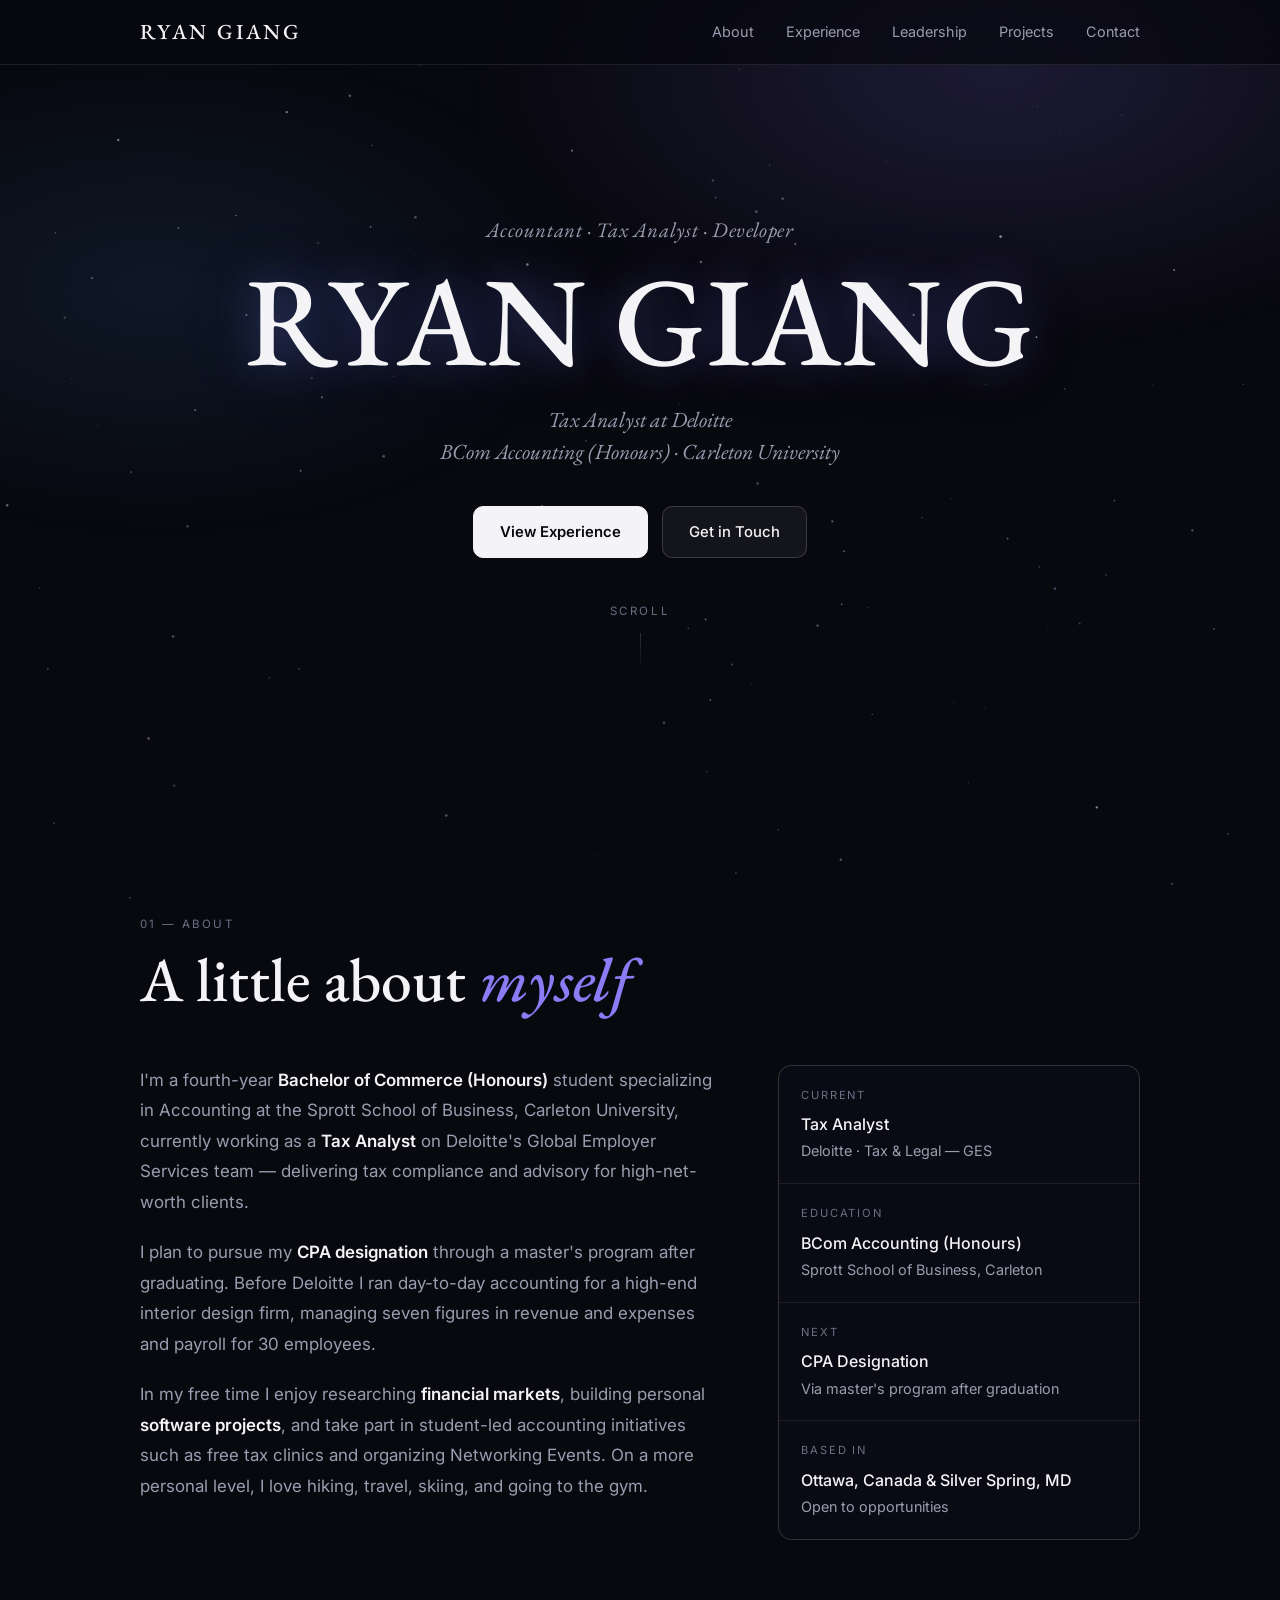
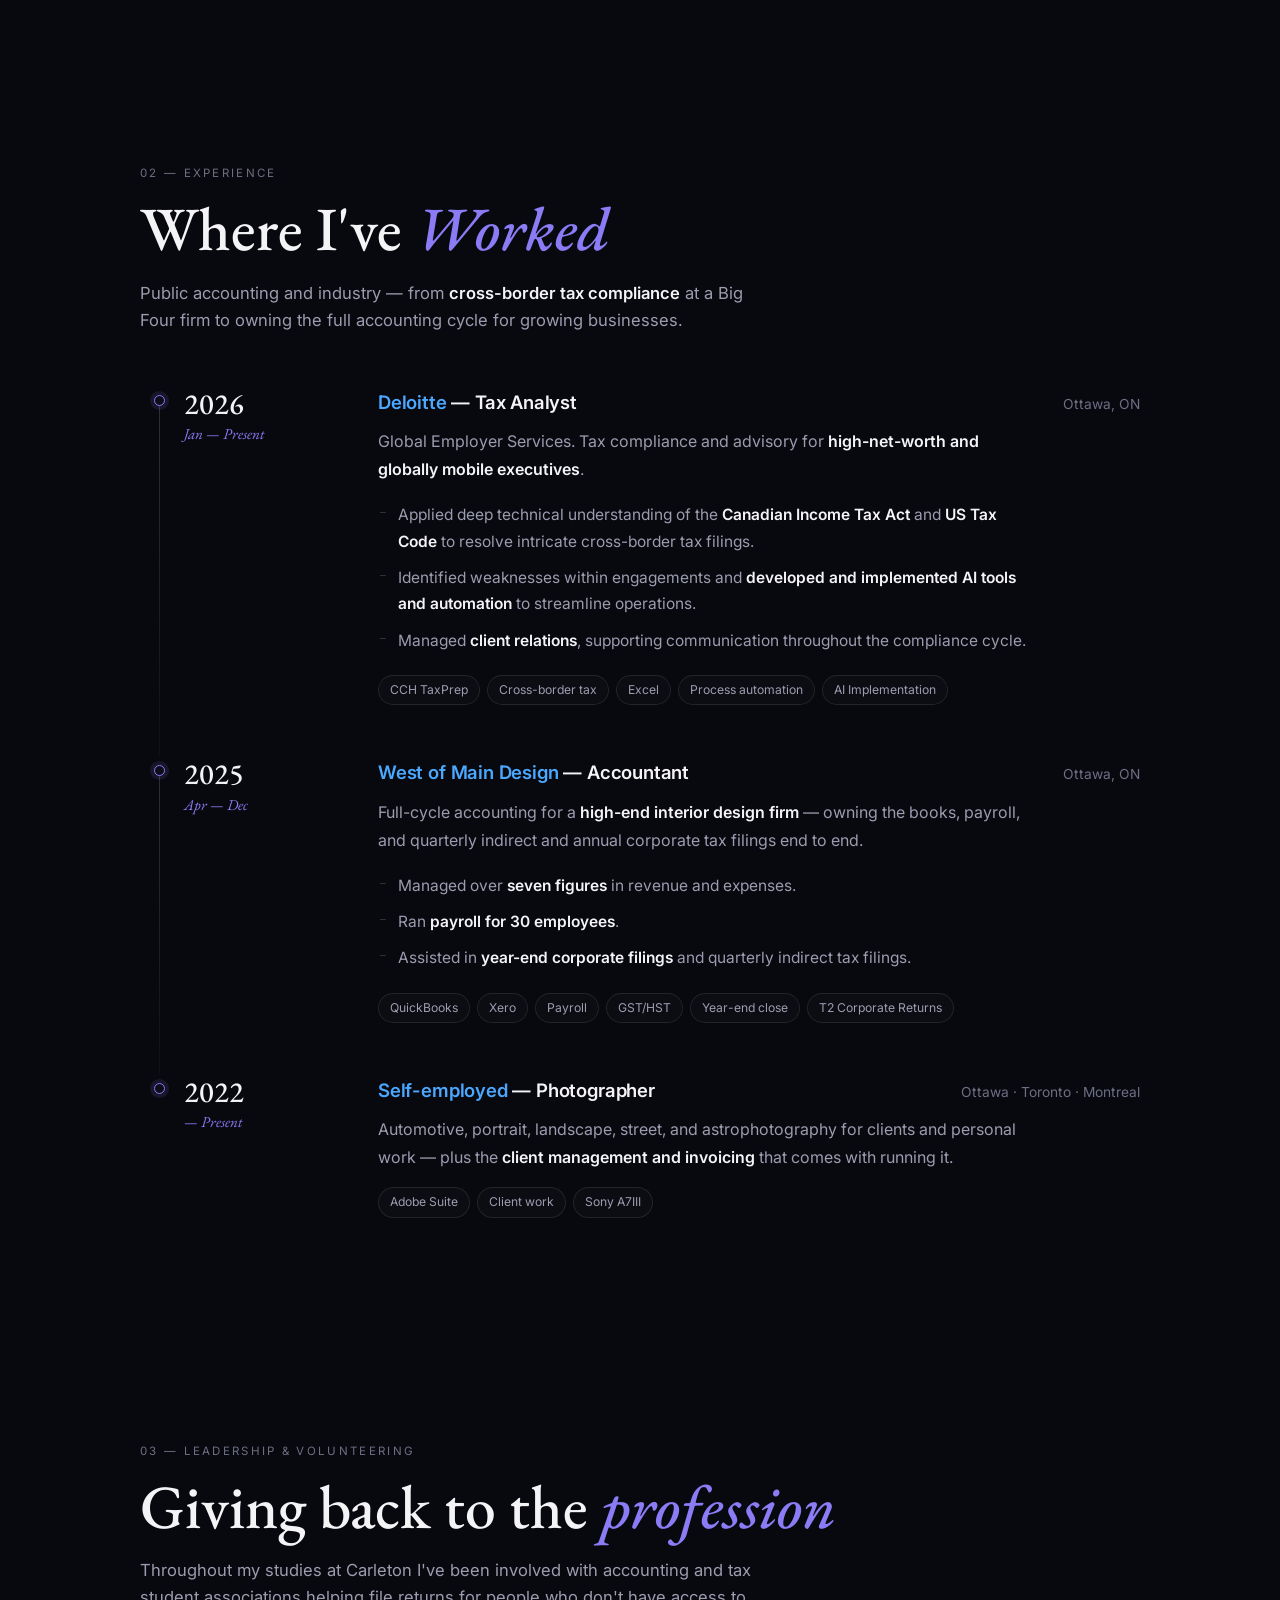
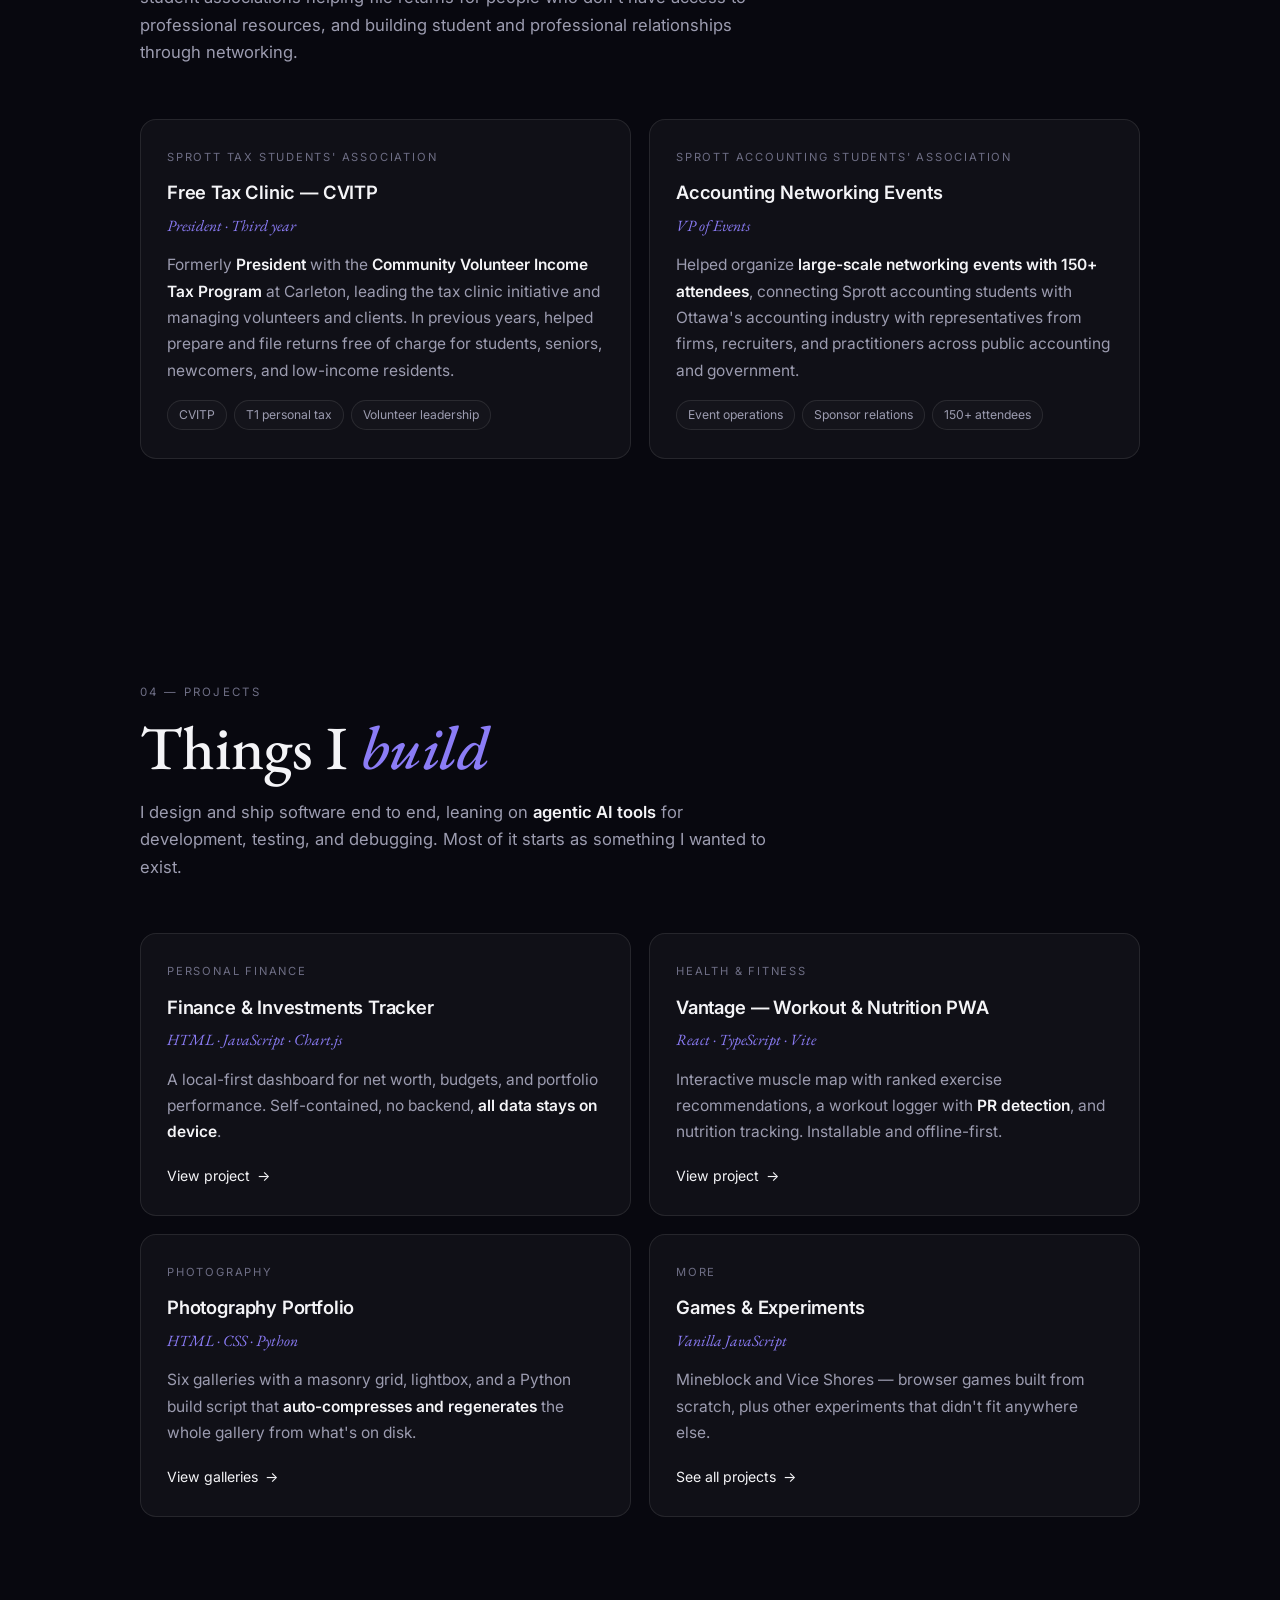
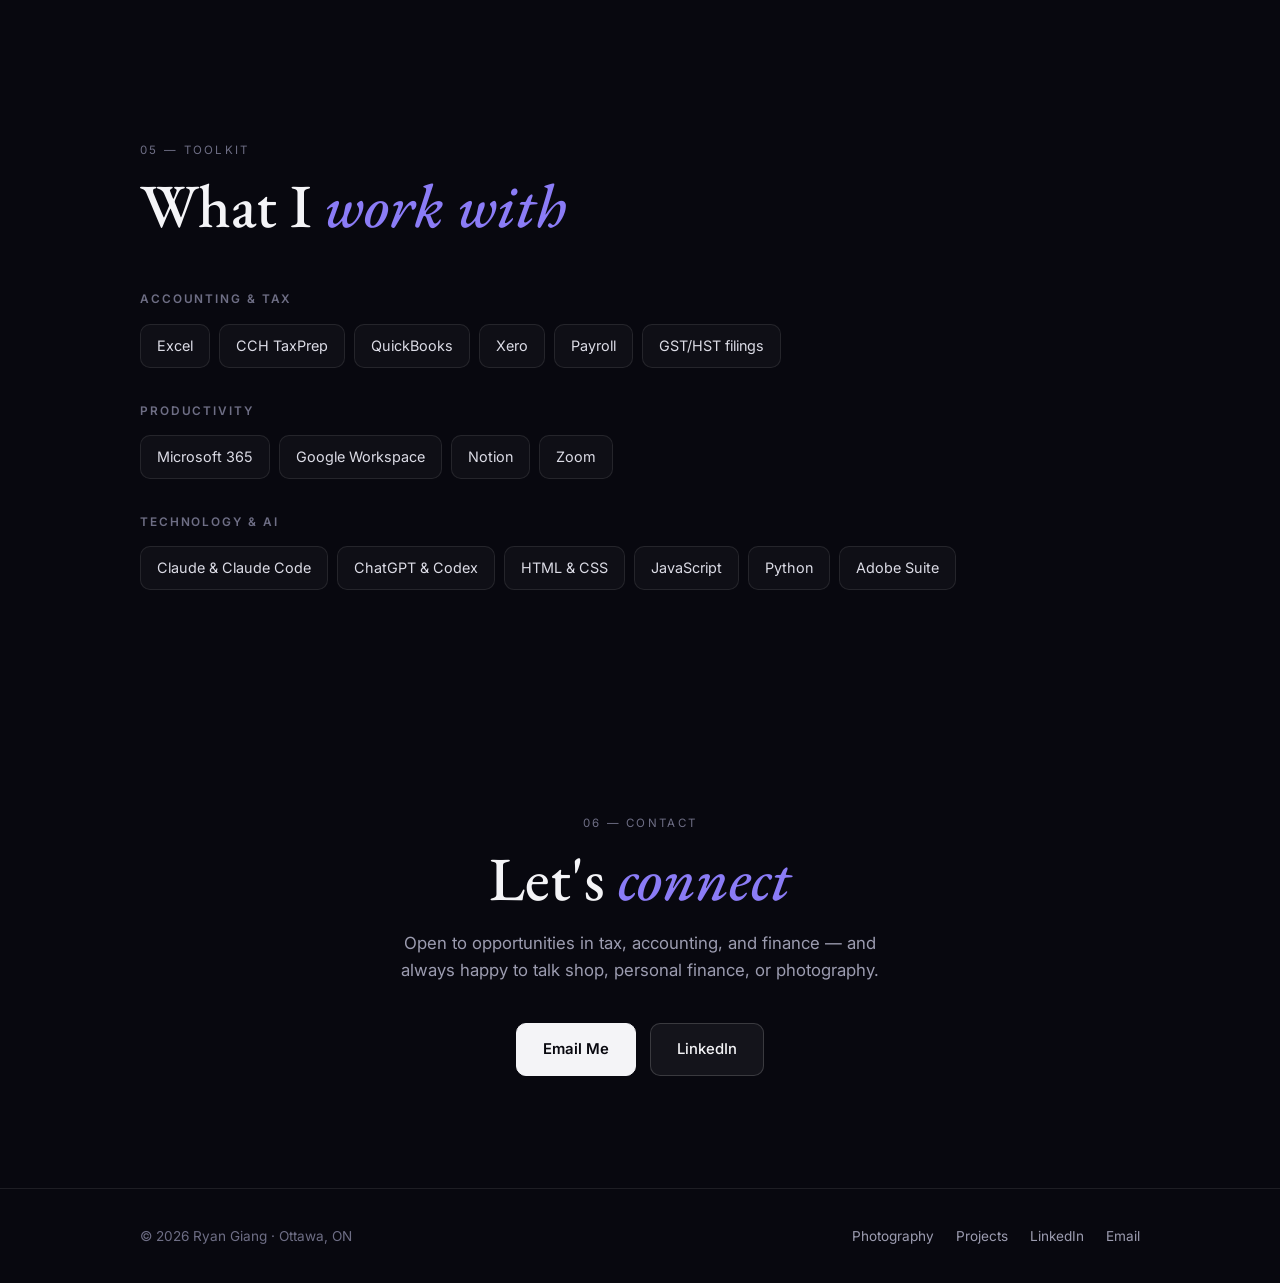
==== commit 2ace0584: "Reword About section heading Co-Authored-By: Claude Opus 4.8 <noreply@anthropic.com>" ====
--- a/index.html
+++ b/index.html
@@ -412,7 +412,7 @@
   <div class="wrap">
     <div class="sec-head rv">
       <span class="sec-num">01 — About</span>
-      <h2 class="sec-title">Numbers, <em>with judgment</em></h2>
+      <h2 class="sec-title">A little about <em>myself</em></h2>
     </div>
     <div class="about-grid">
       <div class="about-body">
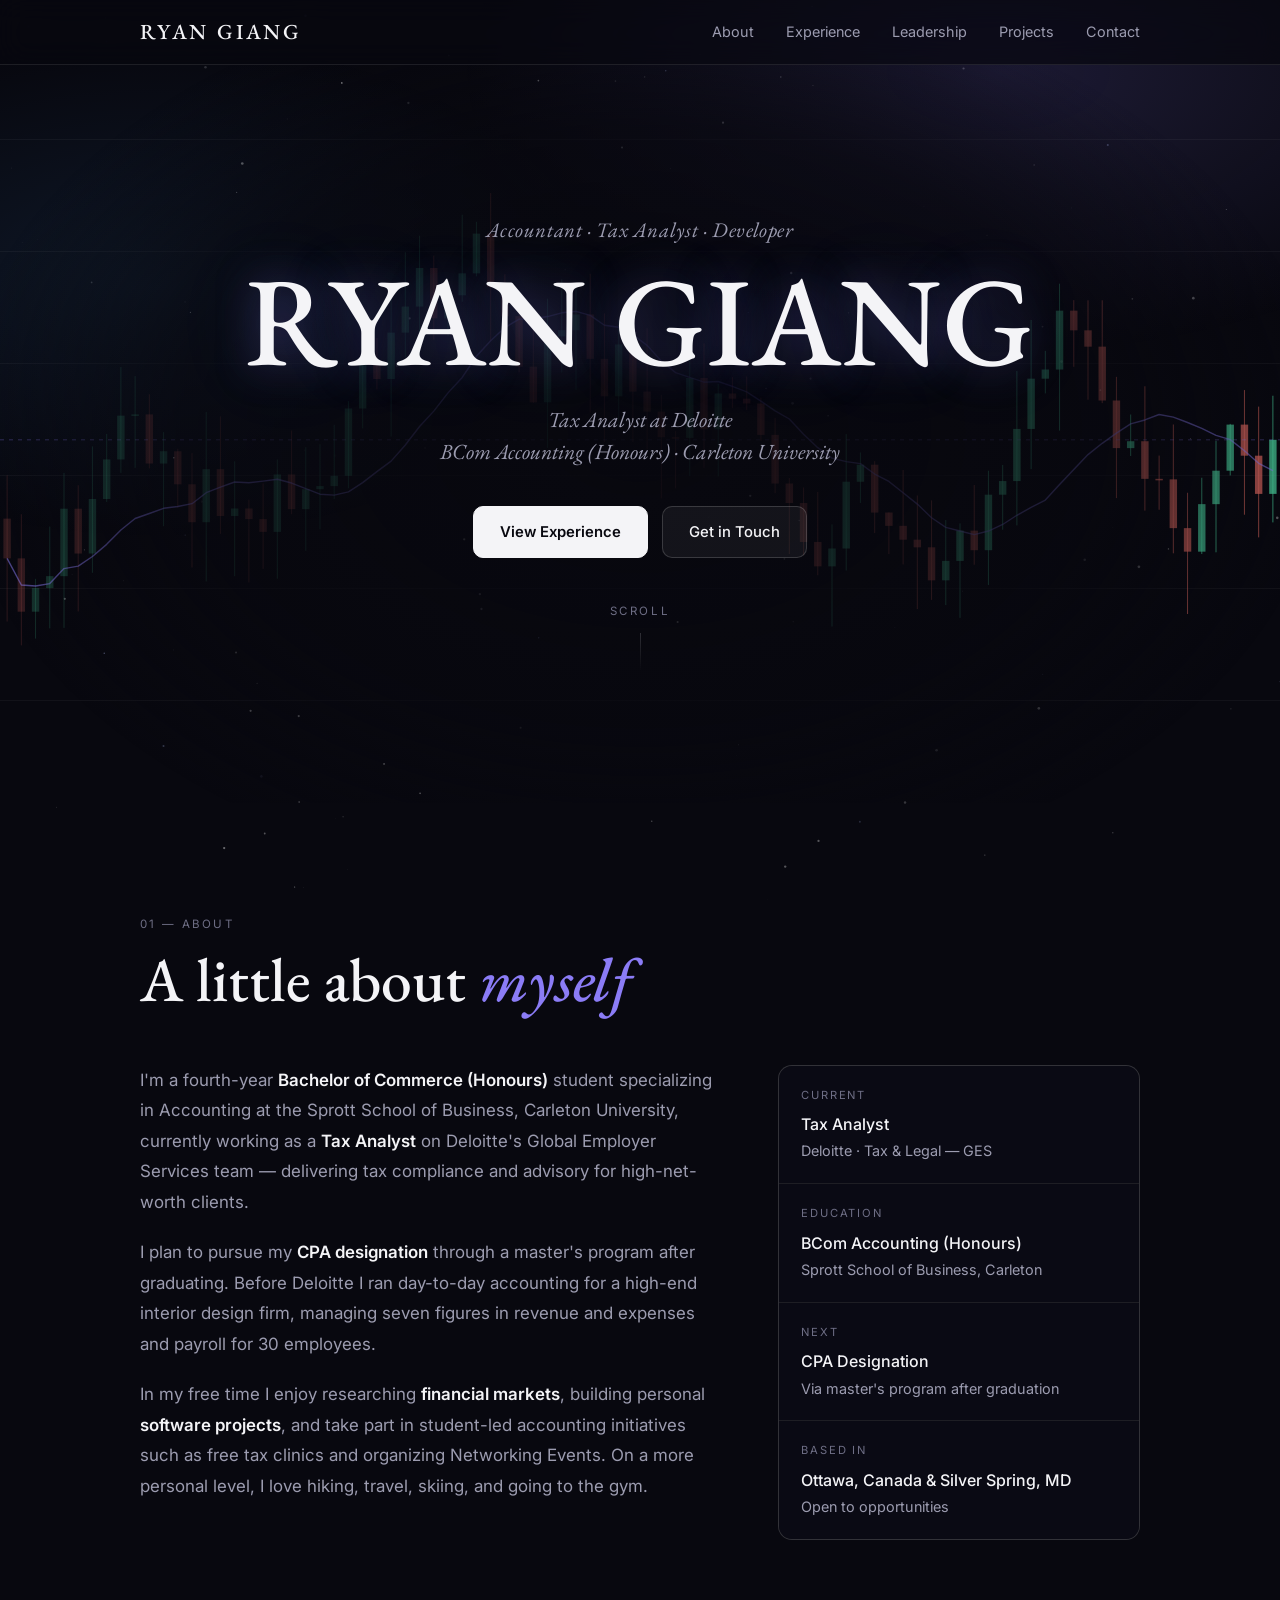
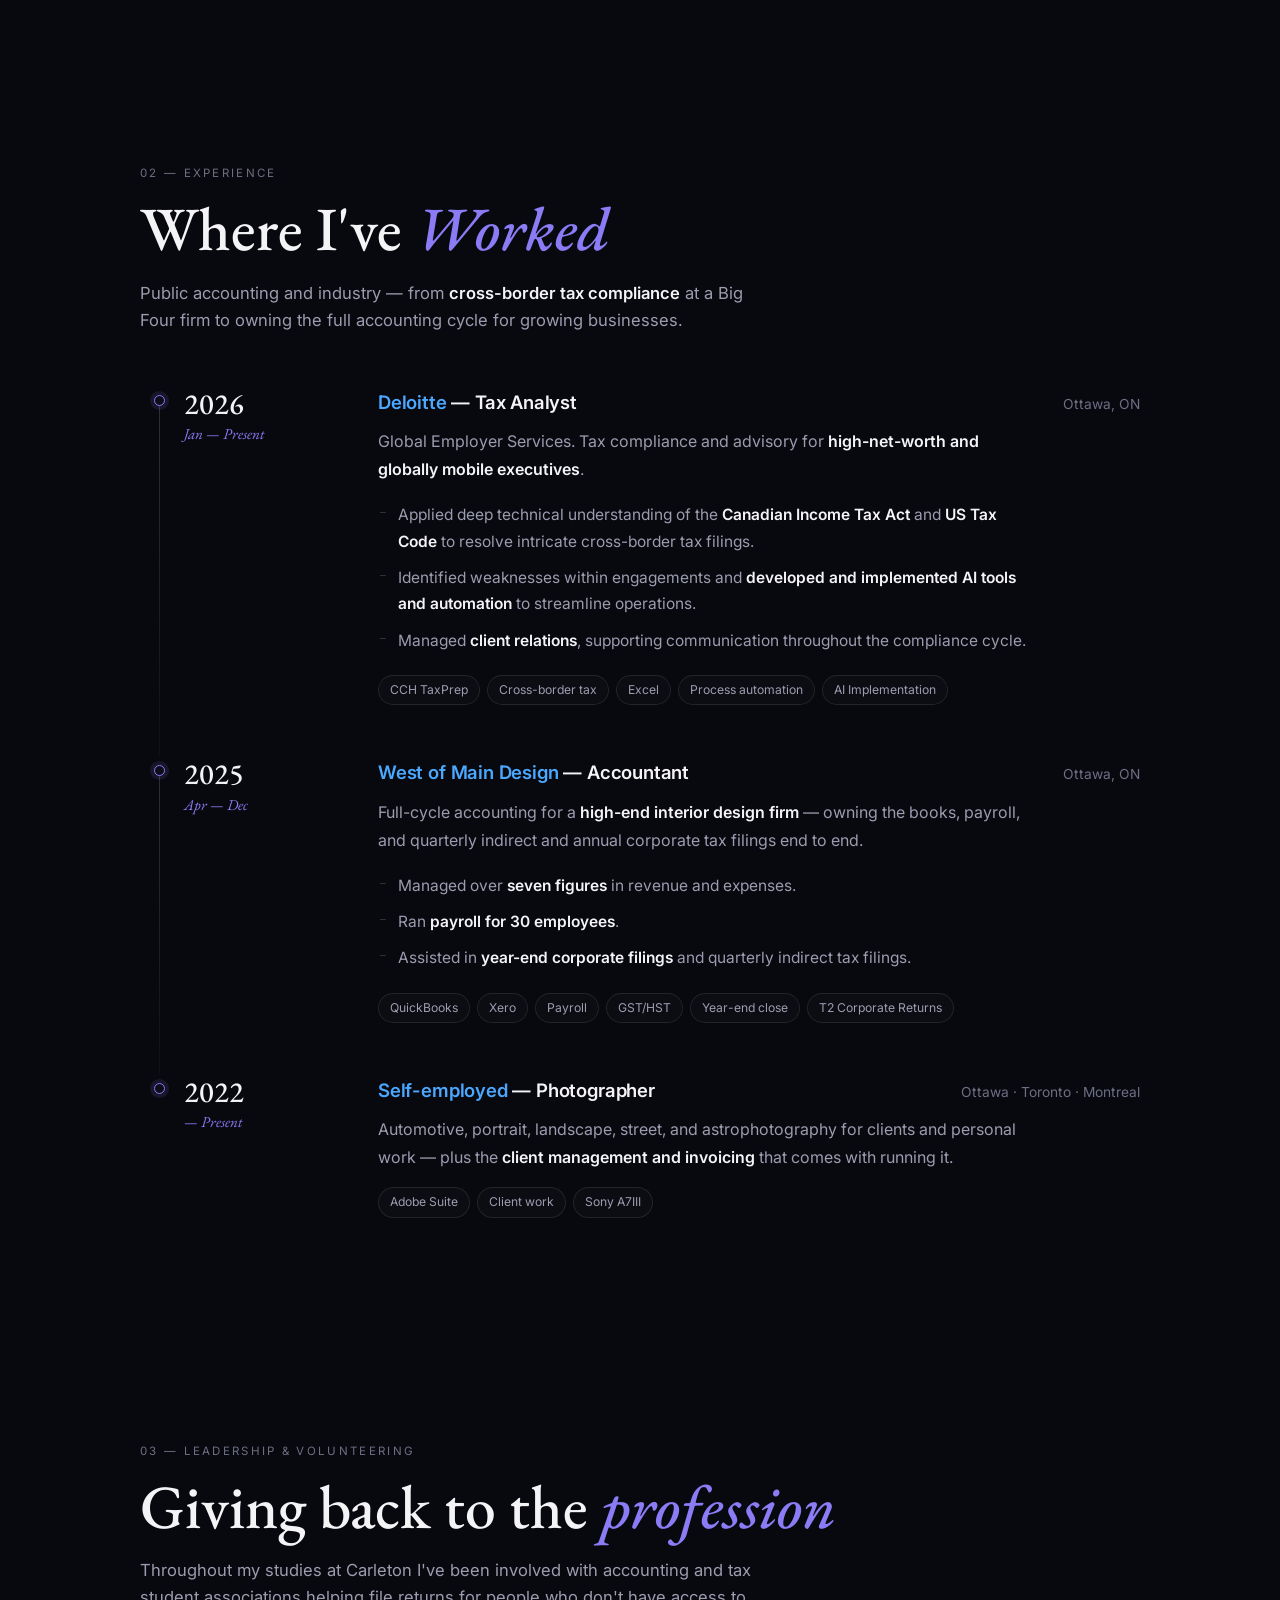
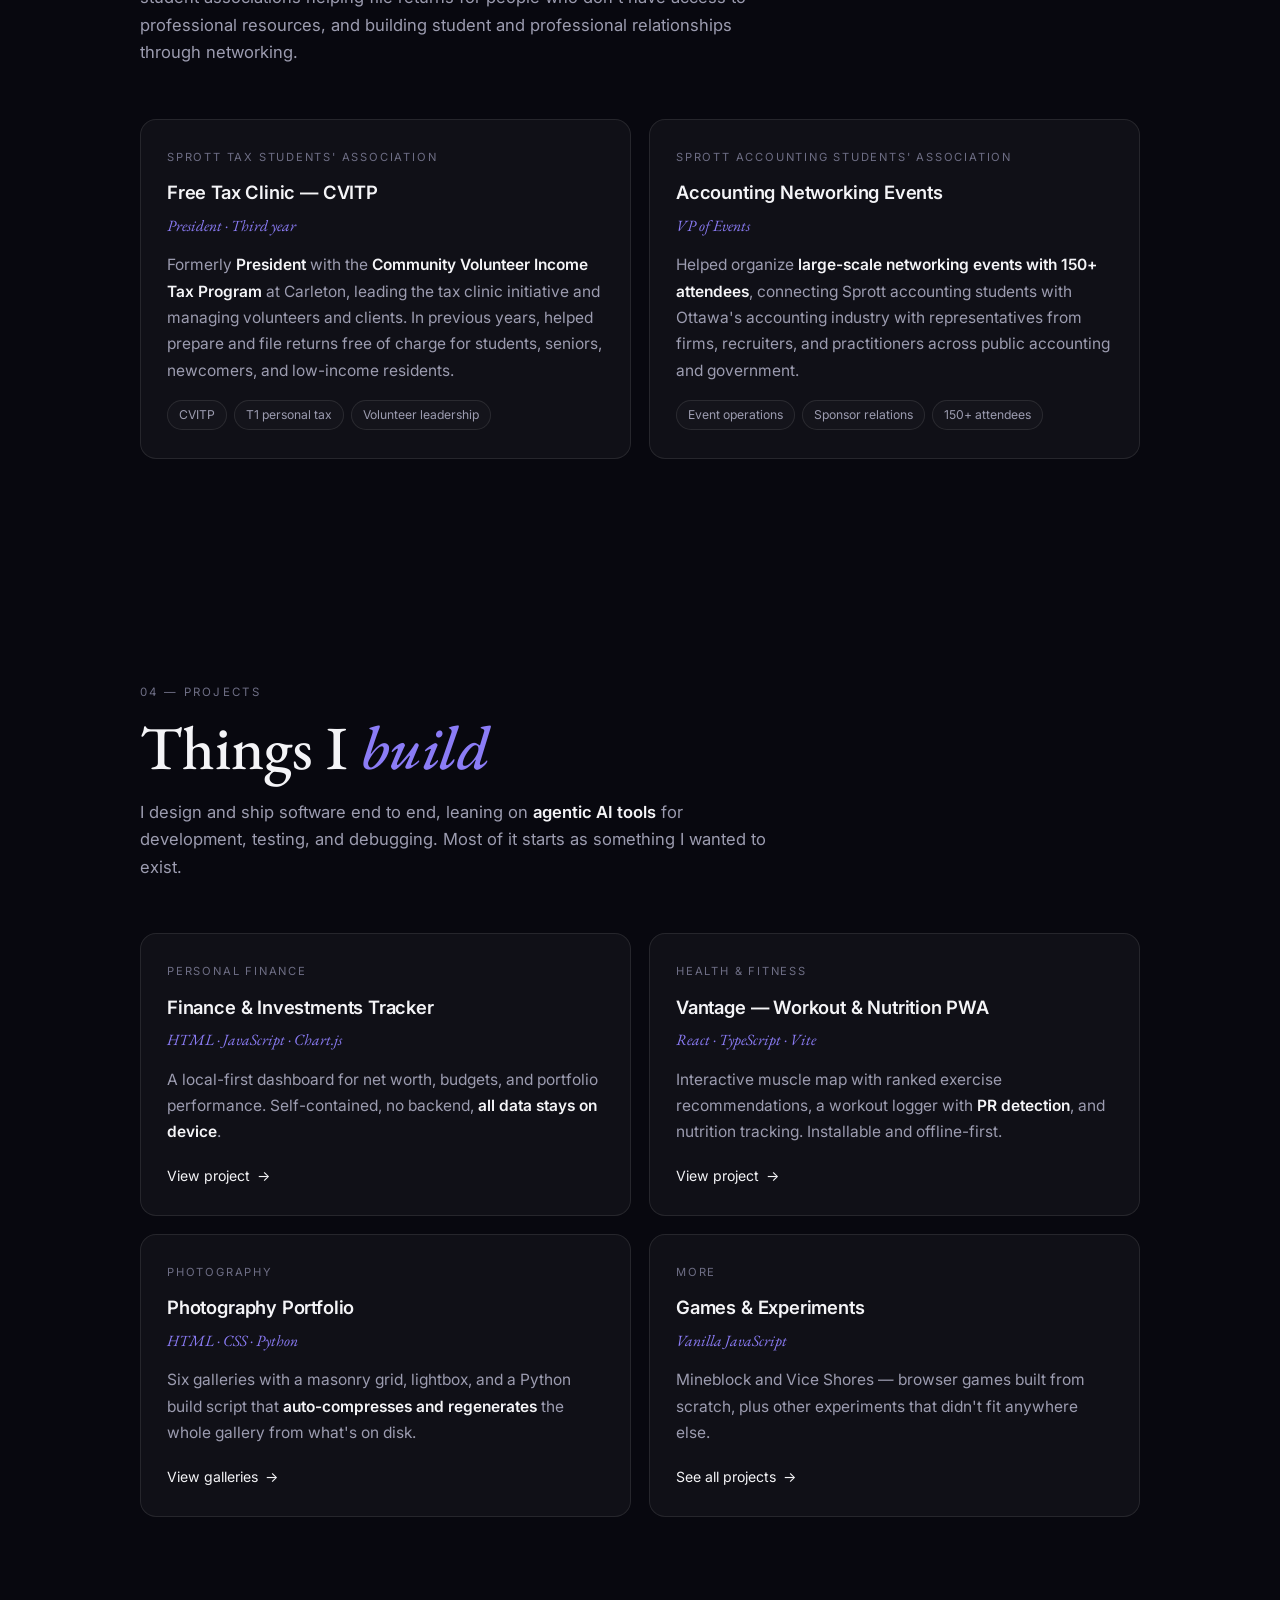
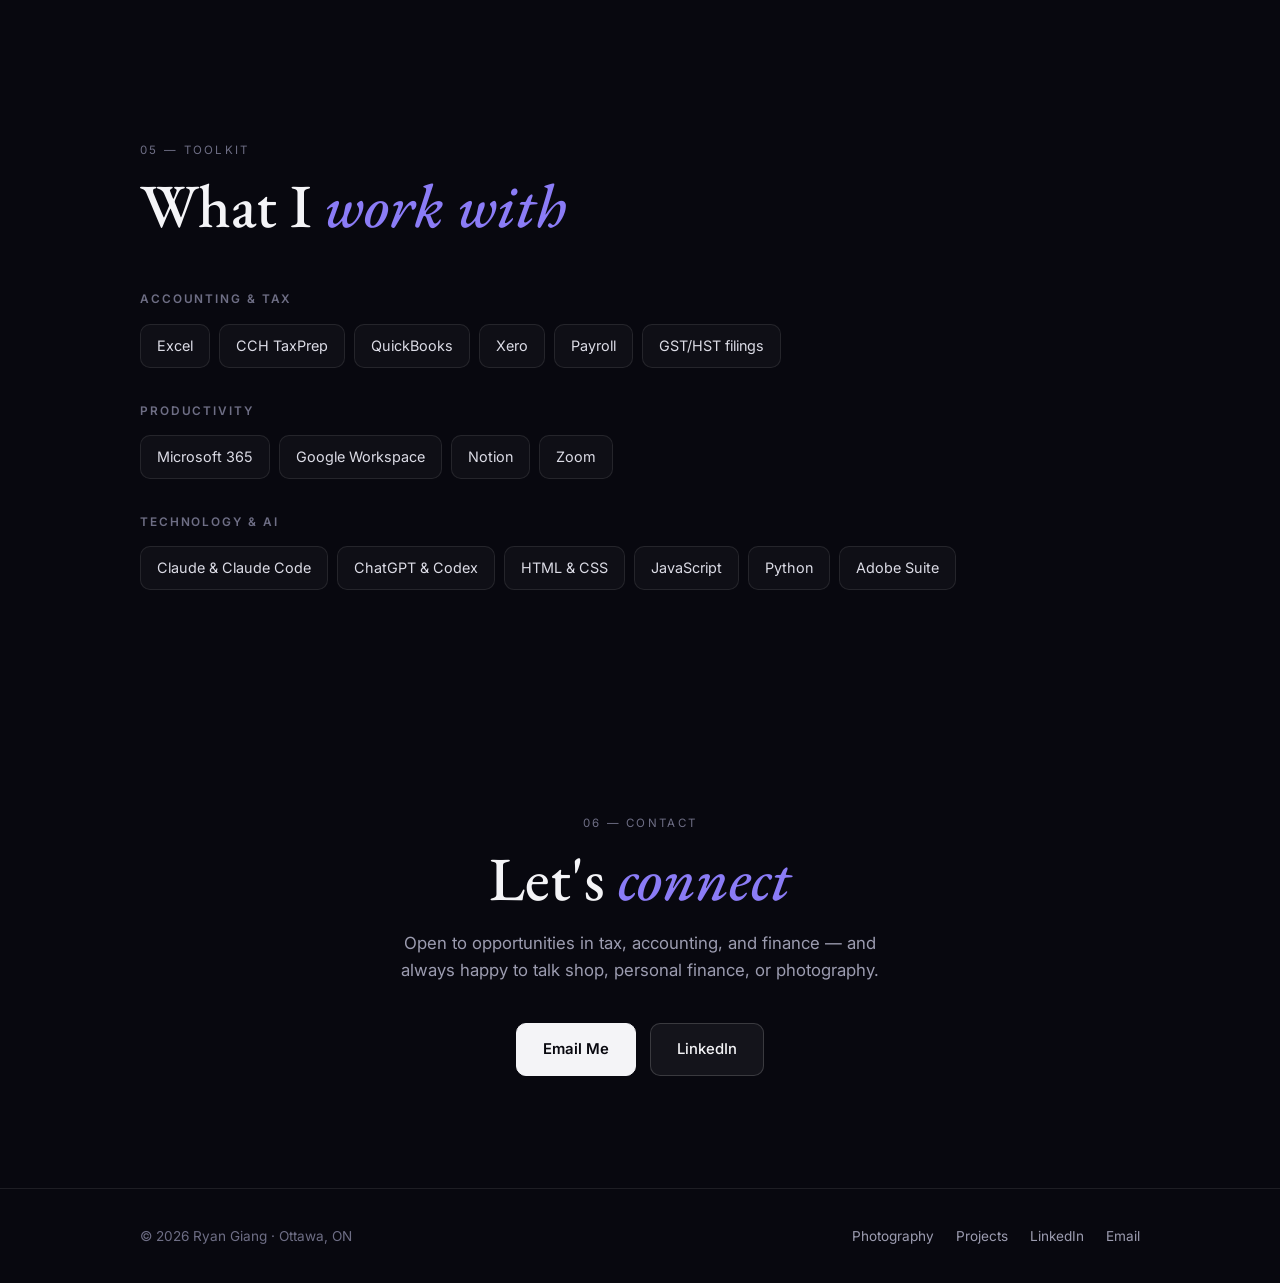
==== commit c7f64c38: "Add candlestick market backdrop to the homepage hero New bars print every ~40 frames over a price gr" ====
--- a/index.html
+++ b/index.html
@@ -145,10 +145,20 @@
    HERO
    ============================================================ */
 .hero{
+  position:relative;overflow:hidden;
   min-height:82vh;display:flex;flex-direction:column;
   align-items:center;justify-content:center;text-align:center;
   padding:80px 24px 64px;
 }
+/* candlestick backdrop sits behind the hero copy */
+#mkt{position:absolute;inset:0;width:100%;height:100%;z-index:0;pointer-events:none;}
+/* vignette keeps the name legible over the chart */
+.hero::after{
+  content:'';position:absolute;left:50%;top:50%;
+  transform:translate(-50%,-50%);width:150%;height:190%;z-index:1;pointer-events:none;
+  background:radial-gradient(ellipse 46% 42% at 50% 50%,rgba(8,8,15,.92),rgba(8,8,15,.66) 52%,transparent 78%);
+}
+.hero > *:not(#mkt){position:relative;z-index:2;}
 .eyebrow{
   font-family:var(--serif);font-style:italic;color:var(--muted);
   font-size:clamp(1rem,2.2vw,1.3rem);letter-spacing:.03em;margin-bottom:14px;
@@ -389,6 +399,7 @@
 
 <!-- ============ HERO ============ -->
 <header class="hero" id="top">
+  <canvas id="mkt" aria-hidden="true"></canvas>
   <p class="eyebrow rv">Accountant · Tax Analyst · Developer</p>
   <div class="name-stack rv">
     <h1 class="name glow">Ryan Giang</h1>
@@ -835,6 +846,106 @@
     else if(!running){ running=true; raf=requestAnimationFrame(draw); }
   });
 })();
+
+/* ---------- hero candlesticks: a new bar prints every ~40 frames ----------
+   Deliberately unlabelled — this is texture, not a quote feed. ---------- */
+(function(){
+  var c=document.getElementById('mkt');
+  if(!c) return;
+  var reduce=window.matchMedia('(prefers-reduced-motion: reduce)').matches;
+  var ctx=c.getContext('2d'), w,h,candles=[],ma=[],t=0,raf=null;
+
+  function step(prev){
+    var drift=0.22, vol=1.9, o=prev;
+    var cl=o+drift+(Math.random()-0.5)*vol*2;
+    return {o:o,c:cl,
+      h:Math.max(o,cl)+Math.random()*vol,
+      l:Math.min(o,cl)-Math.random()*vol};
+  }
+  function count(){ return w<620?46:90; }
+  function rebuildMA(){
+    ma=[]; var win=12;
+    for(var i=0;i<candles.length;i++){
+      var s=0,n=0;
+      for(var j=Math.max(0,i-win);j<=i;j++){ s+=candles[j].c; n++; }
+      ma.push(s/n);
+    }
+  }
+  function seed(){
+    candles=[]; var px=100, n=count();
+    for(var i=0;i<n;i++){ candles.push(step(px)); px=candles[i].c; }
+    rebuildMA();
+  }
+  function size(){
+    var dpr=Math.min(window.devicePixelRatio||1,2);
+    w=c.offsetWidth; h=c.offsetHeight;
+    c.width=w*dpr; c.height=h*dpr;
+    ctx.setTransform(dpr,0,0,dpr,0,0);
+  }
+
+  function draw(){
+    ctx.clearRect(0,0,w,h);
+    var lo=Infinity,hi=-Infinity;
+    for(var i=0;i<candles.length;i++){ lo=Math.min(lo,candles[i].l); hi=Math.max(hi,candles[i].h); }
+    var pad=(hi-lo)*0.12; lo-=pad; hi+=pad;
+    var top=h*0.10, bot=h*0.86;
+    function Y(v){ return bot-((v-lo)/(hi-lo))*(bot-top); }
+
+    ctx.strokeStyle='rgba(255,255,255,.045)'; ctx.lineWidth=1;
+    for(var g=0;g<=5;g++){
+      var gy=Math.round(top+(bot-top)*(g/5))+.5;
+      ctx.beginPath(); ctx.moveTo(0,gy); ctx.lineTo(w,gy); ctx.stroke();
+    }
+
+    var cw=w/candles.length, bw=Math.max(2,cw*0.52);
+    for(var k=0;k<candles.length;k++){
+      var kk=candles[k], x=k*cw+cw/2;
+      var col=kk.c>=kk.o?'rgba(74,214,160,':'rgba(224,104,95,';
+      var a=0.20+0.55*(k/candles.length);   // older bars recede
+      ctx.strokeStyle=col+(a*0.85).toFixed(3)+')'; ctx.lineWidth=1;
+      ctx.beginPath(); ctx.moveTo(x,Y(kk.h)); ctx.lineTo(x,Y(kk.l)); ctx.stroke();
+      ctx.fillStyle=col+a.toFixed(3)+')';
+      var yo=Y(kk.o), yc=Y(kk.c);
+      ctx.fillRect(x-bw/2,Math.min(yo,yc),bw,Math.max(1.5,Math.abs(yc-yo)));
+    }
+
+    ctx.strokeStyle='rgba(139,124,246,.55)'; ctx.lineWidth=1.4; ctx.lineJoin='round';
+    ctx.beginPath();
+    for(var m=0;m<ma.length;m++){
+      var mx=m*cw+cw/2, my=Y(ma[m]);
+      m?ctx.lineTo(mx,my):ctx.moveTo(mx,my);
+    }
+    ctx.stroke();
+
+    var ly=Y(candles[candles.length-1].c);
+    ctx.setLineDash([4,5]);
+    ctx.strokeStyle='rgba(139,124,246,.35)'; ctx.lineWidth=1;
+    ctx.beginPath(); ctx.moveTo(0,ly); ctx.lineTo(w,ly); ctx.stroke();
+    ctx.setLineDash([]);
+  }
+
+  function tick(){
+    t++;
+    if(t%40===0){
+      candles.push(step(candles[candles.length-1].c));
+      candles.shift(); rebuildMA();
+    }
+    draw();
+    raf=requestAnimationFrame(tick);
+  }
+
+  size(); seed();
+  var mt;
+  window.addEventListener('resize',function(){
+    clearTimeout(mt); mt=setTimeout(function(){ size(); seed(); draw(); },150);
+  });
+  if(reduce){ draw(); return; }
+  raf=requestAnimationFrame(tick);
+  document.addEventListener('visibilitychange',function(){
+    if(document.hidden){ if(raf)cancelAnimationFrame(raf); raf=null; }
+    else if(!raf){ raf=requestAnimationFrame(tick); }
+  });
+})();
 </script>
 </body>
 </html>
